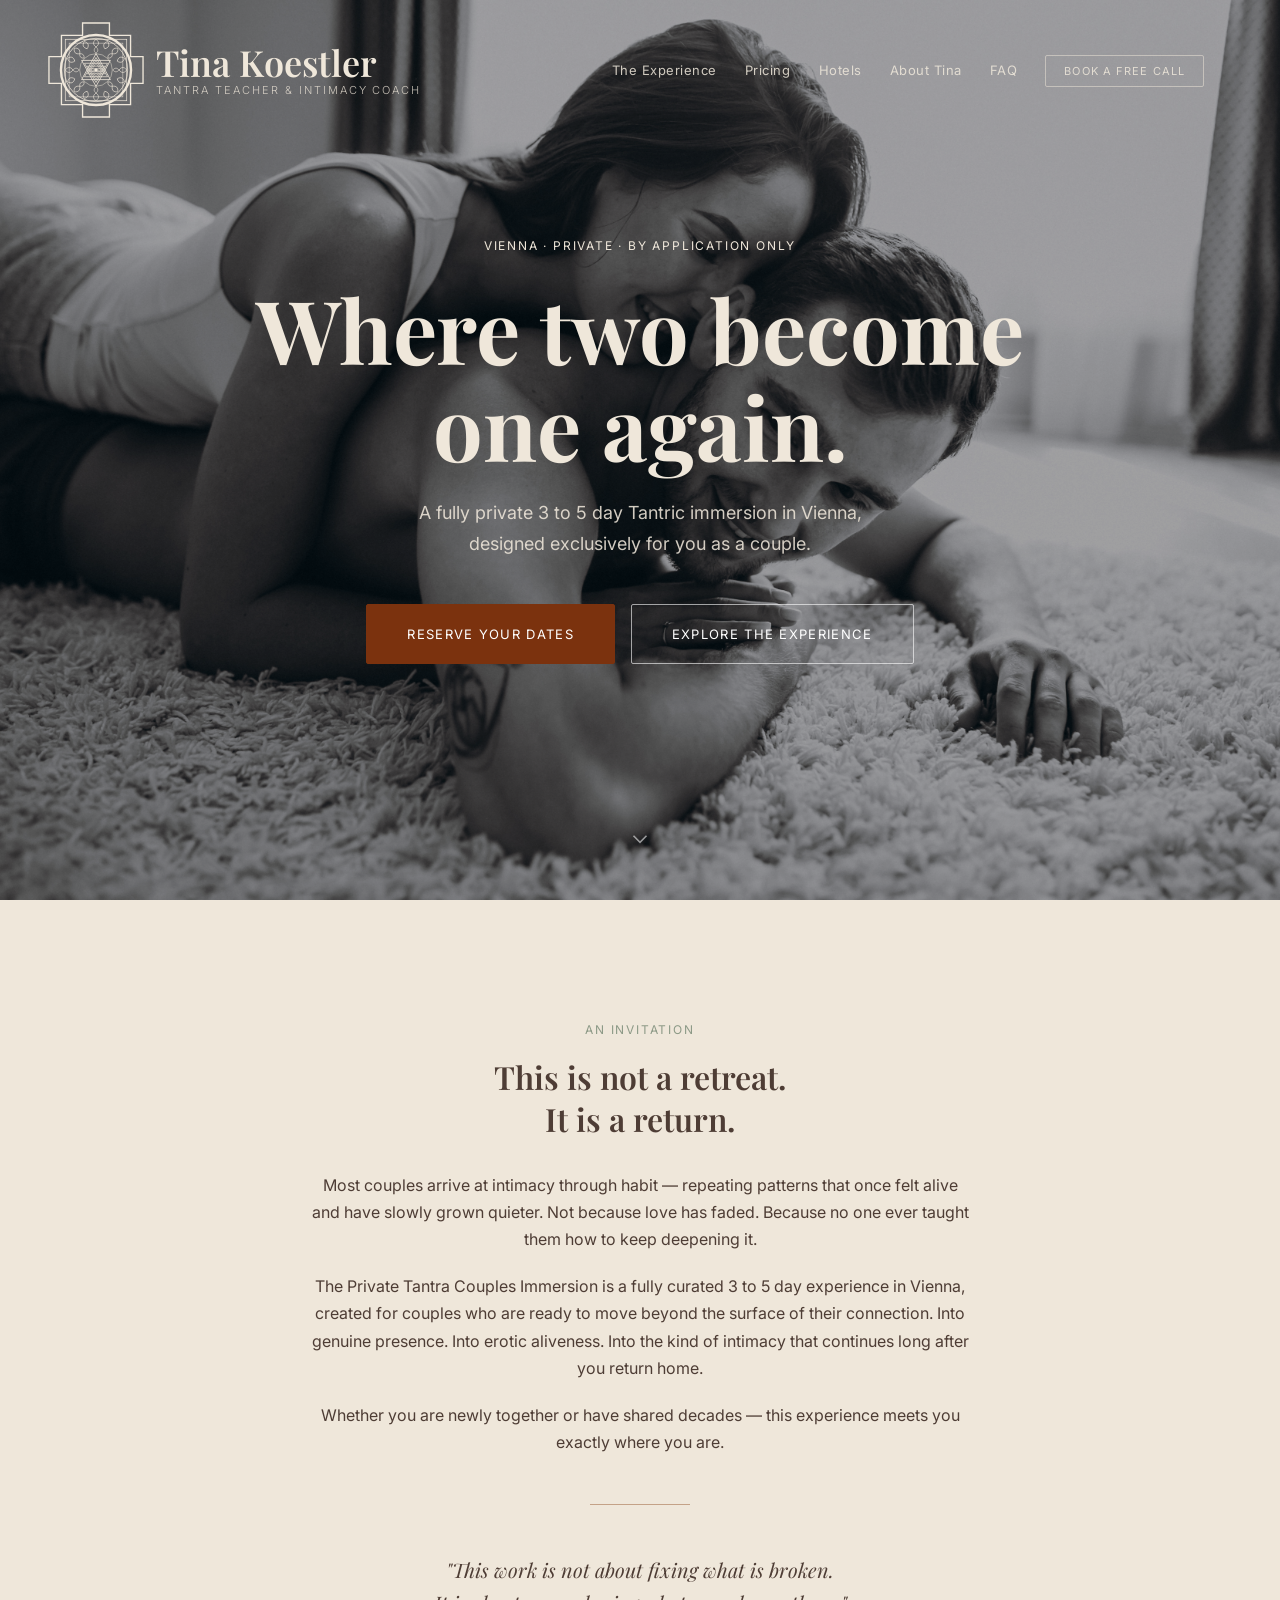
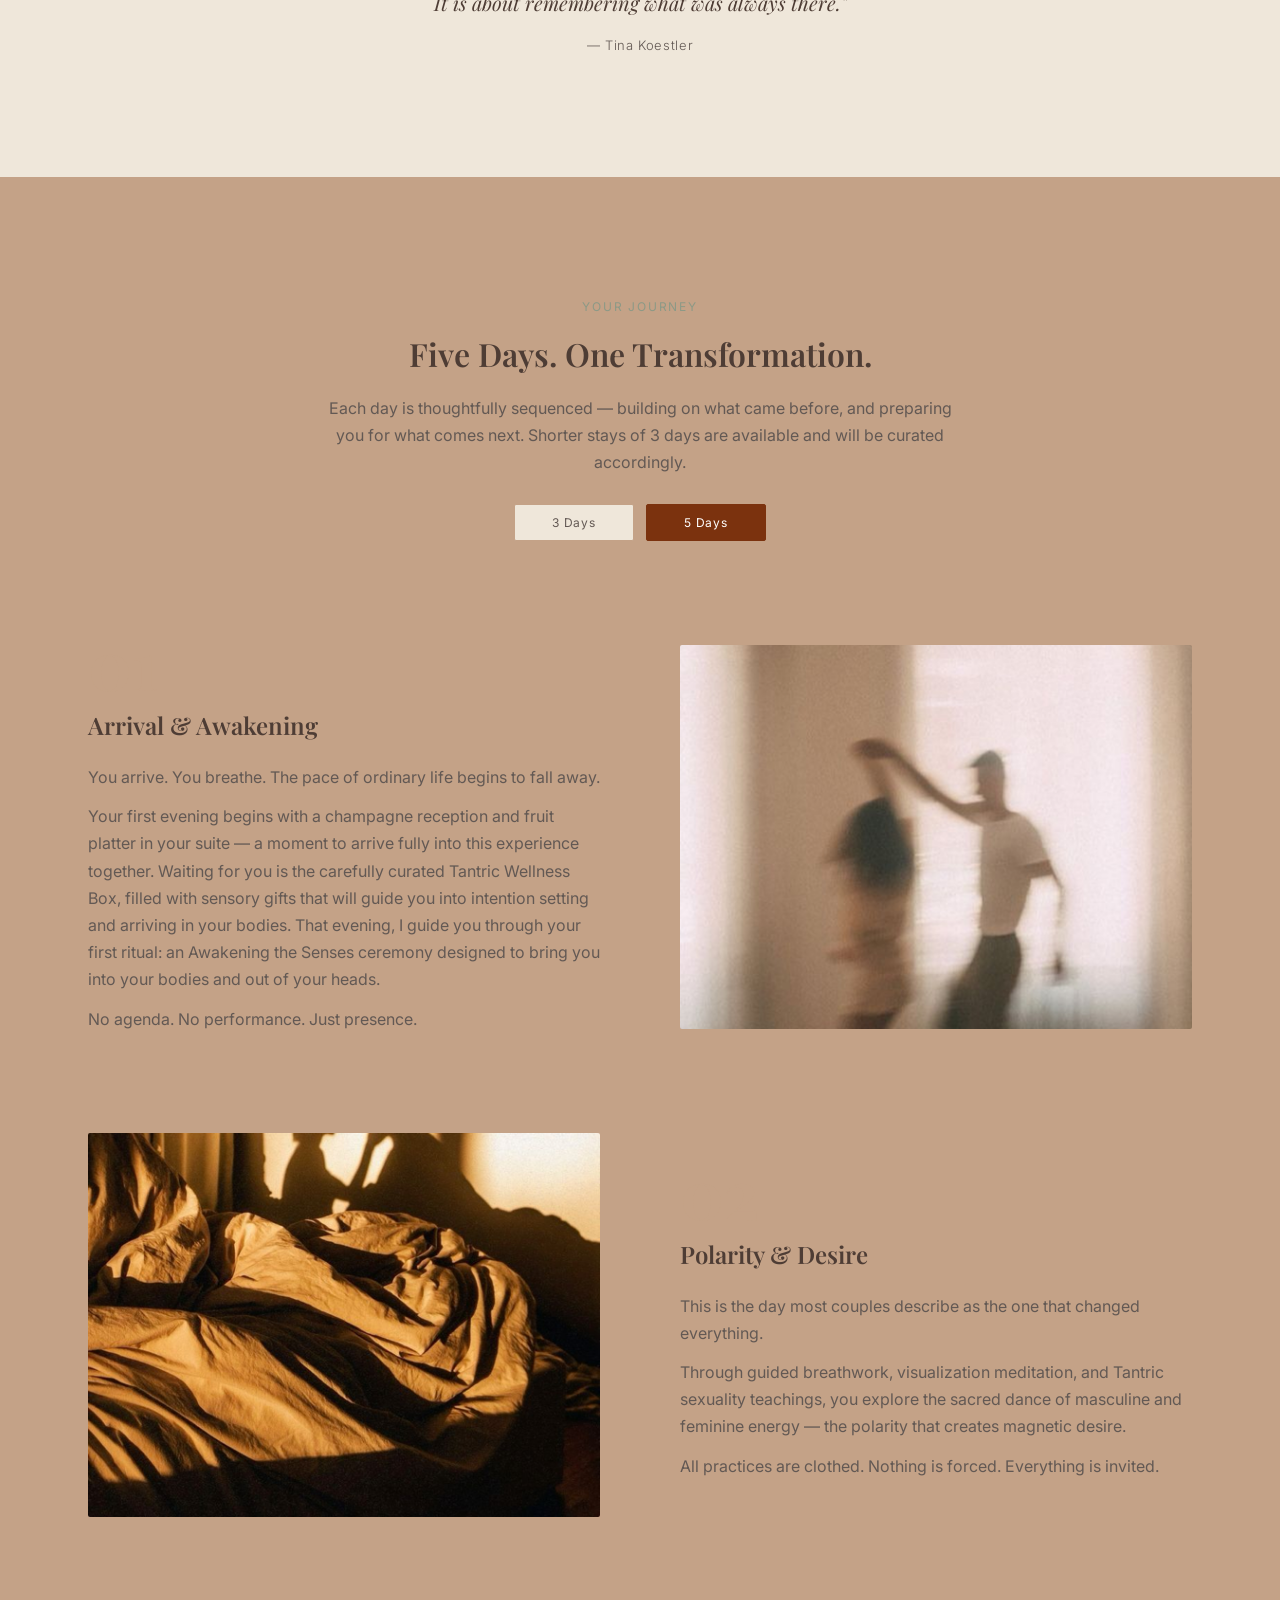
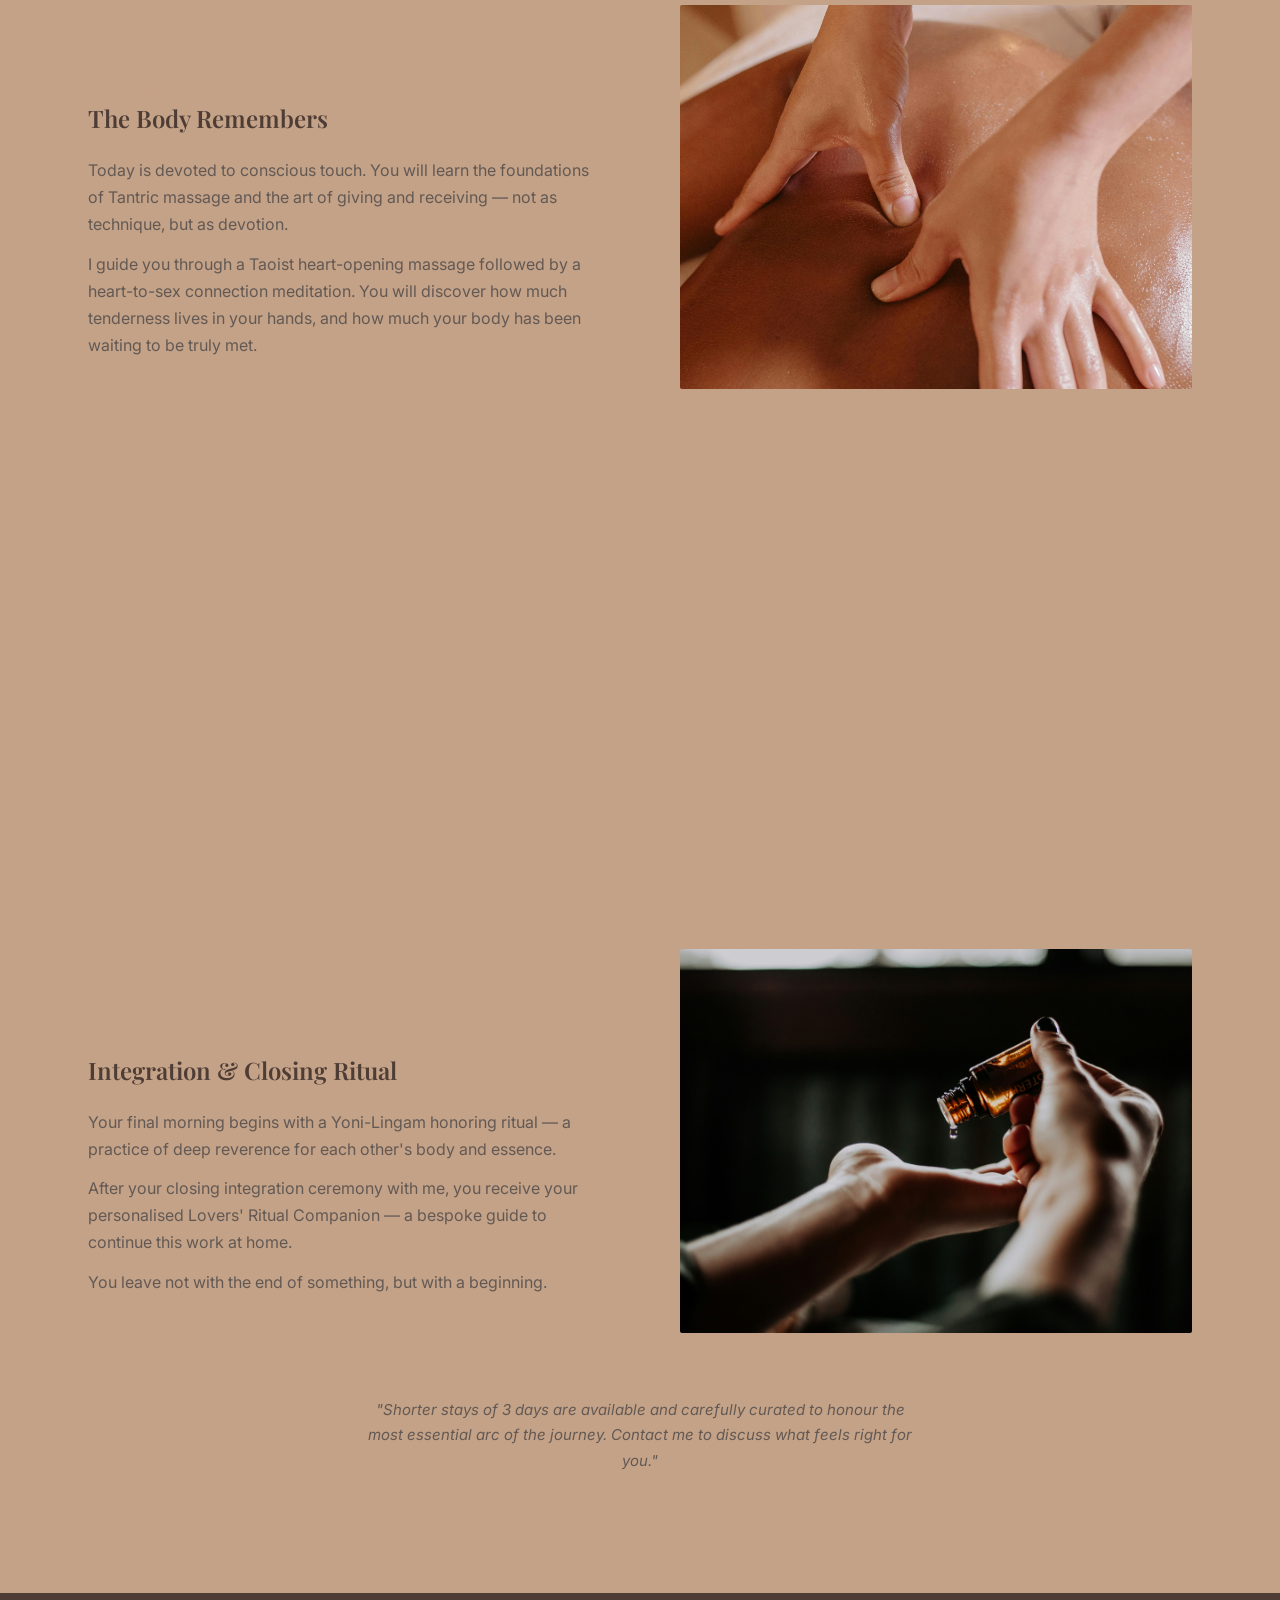
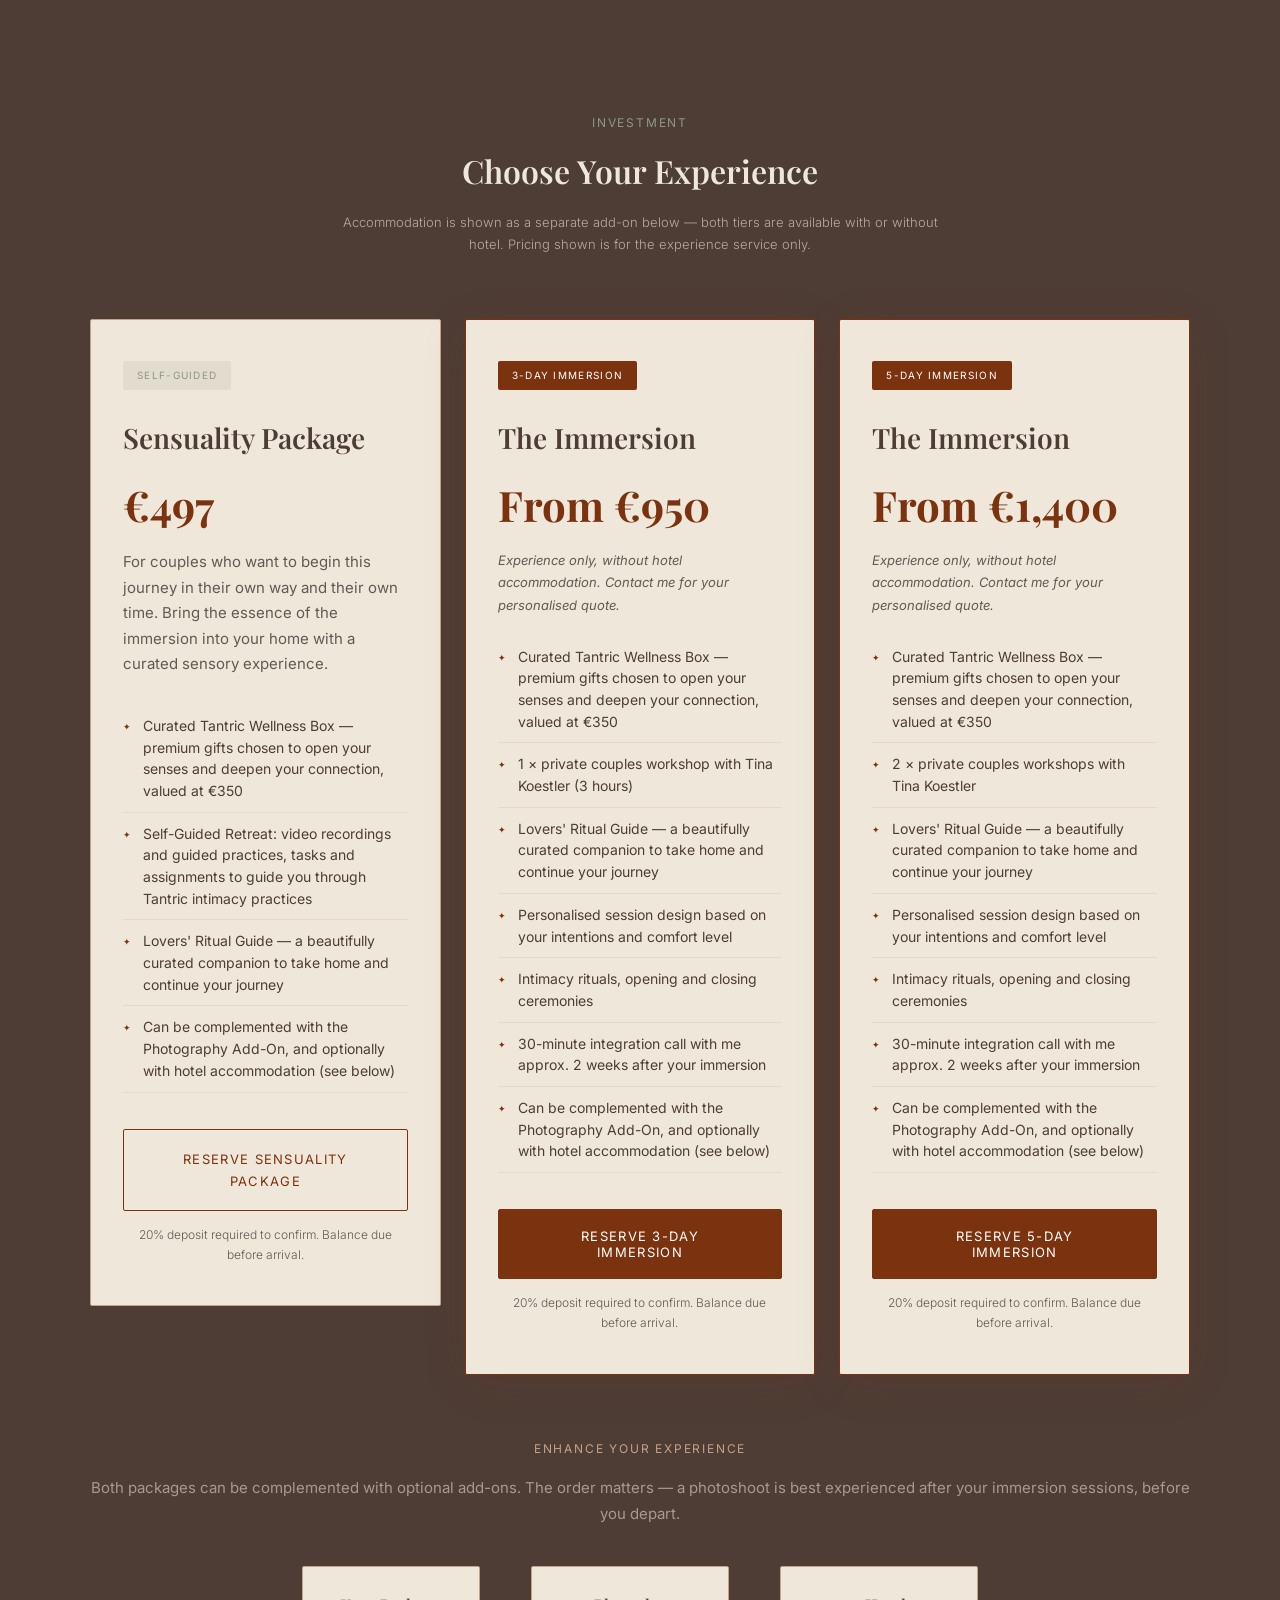
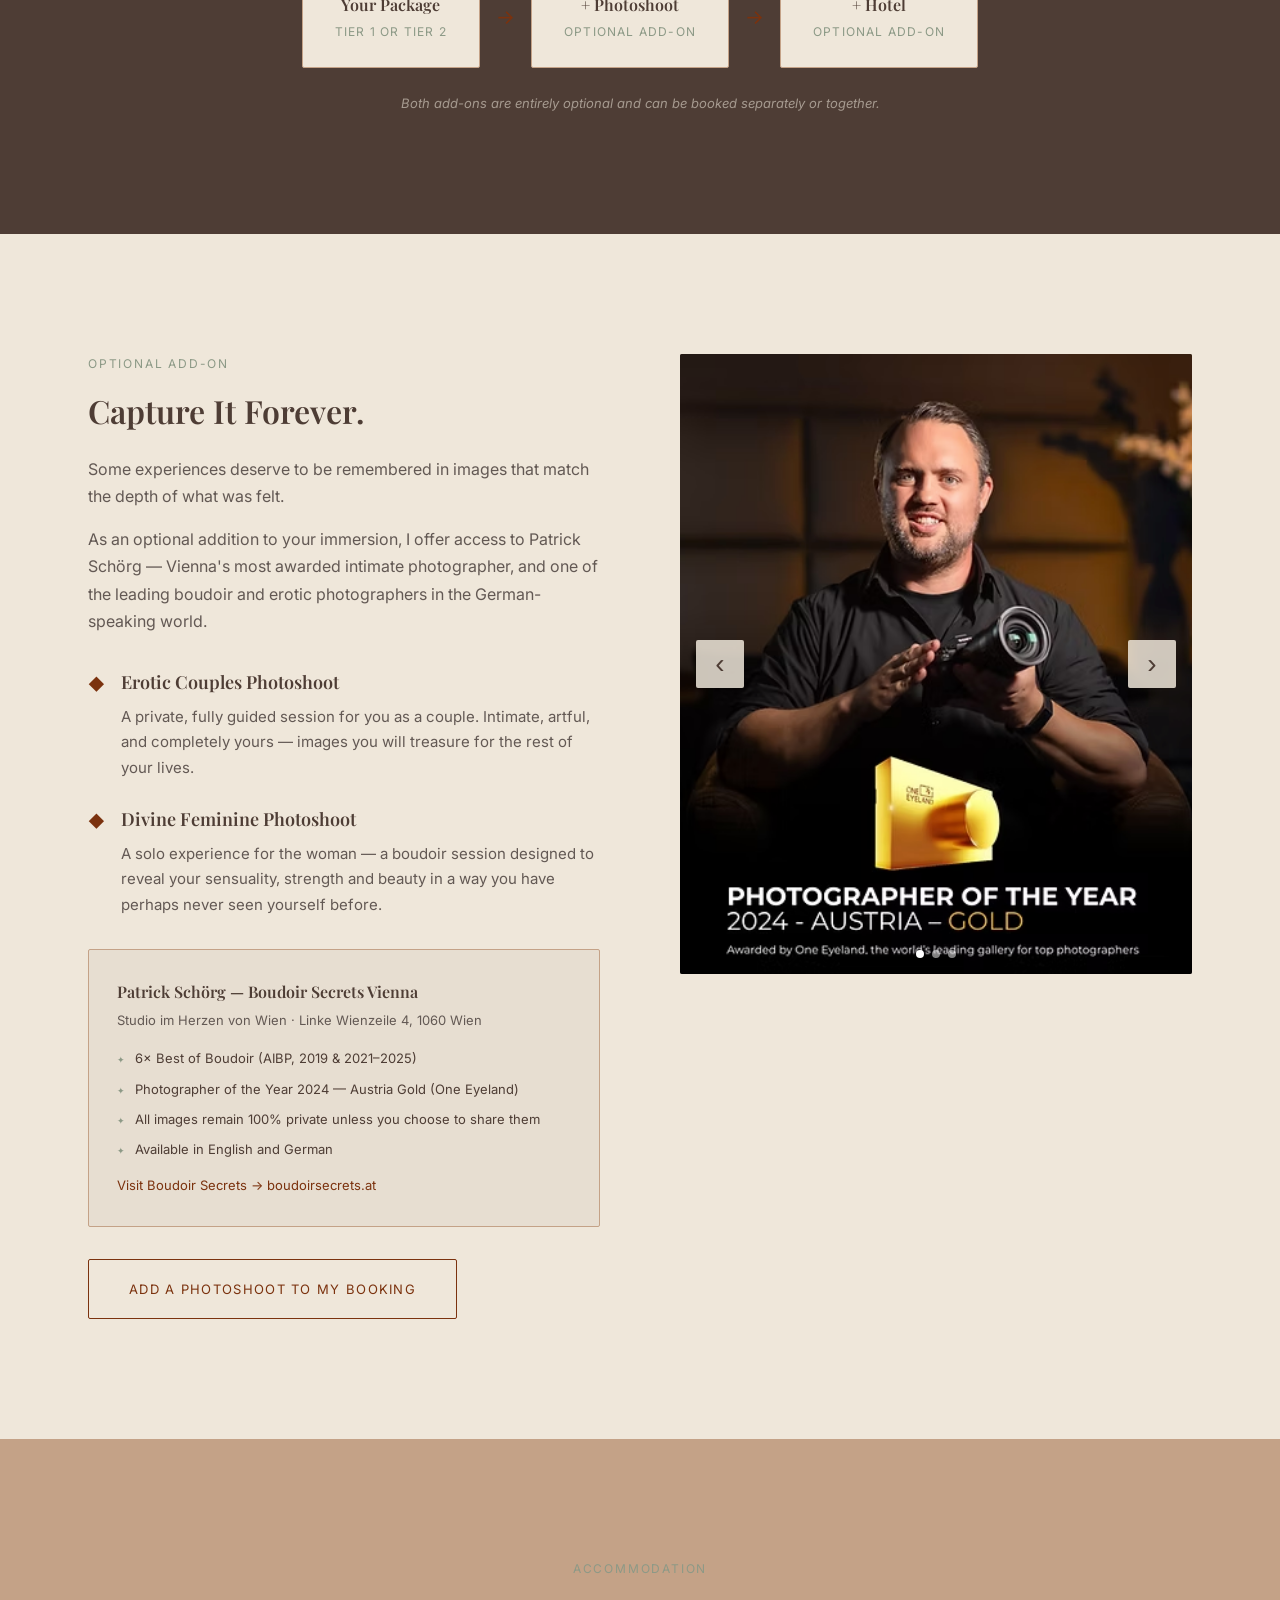
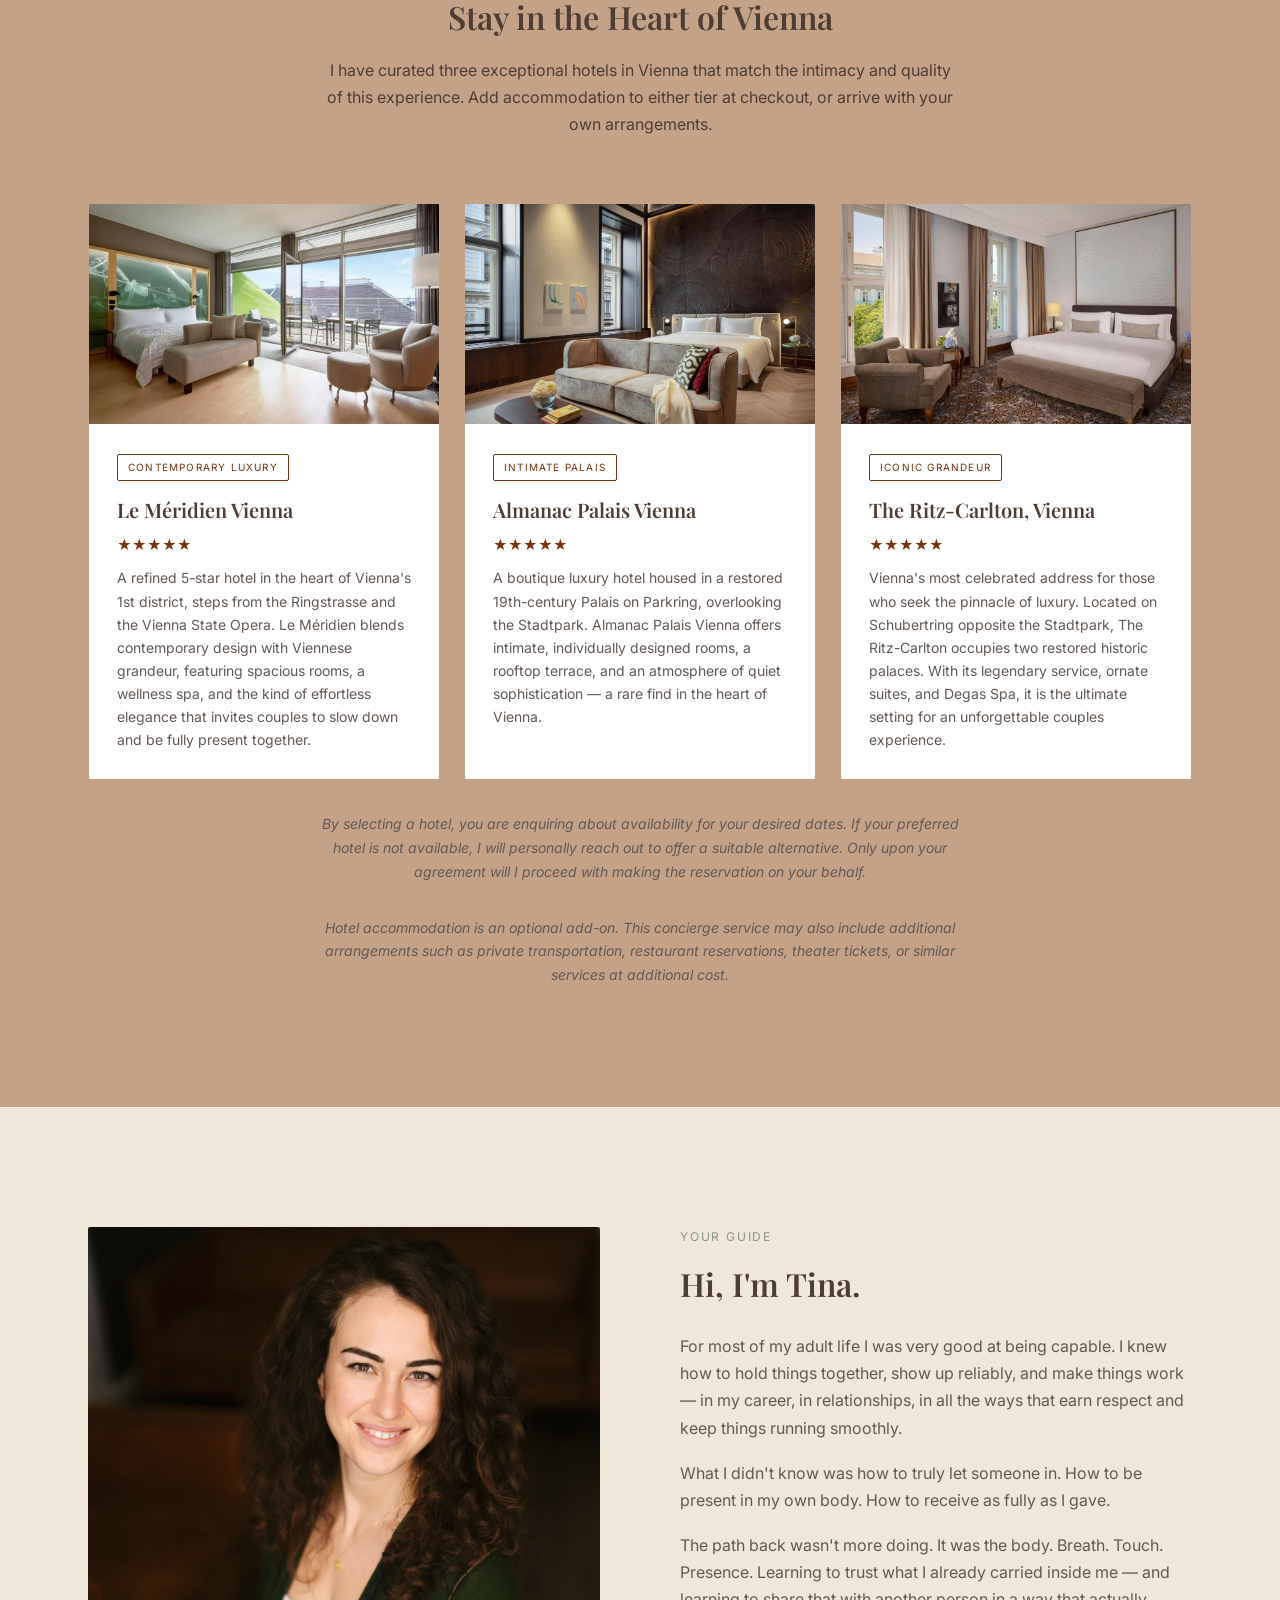
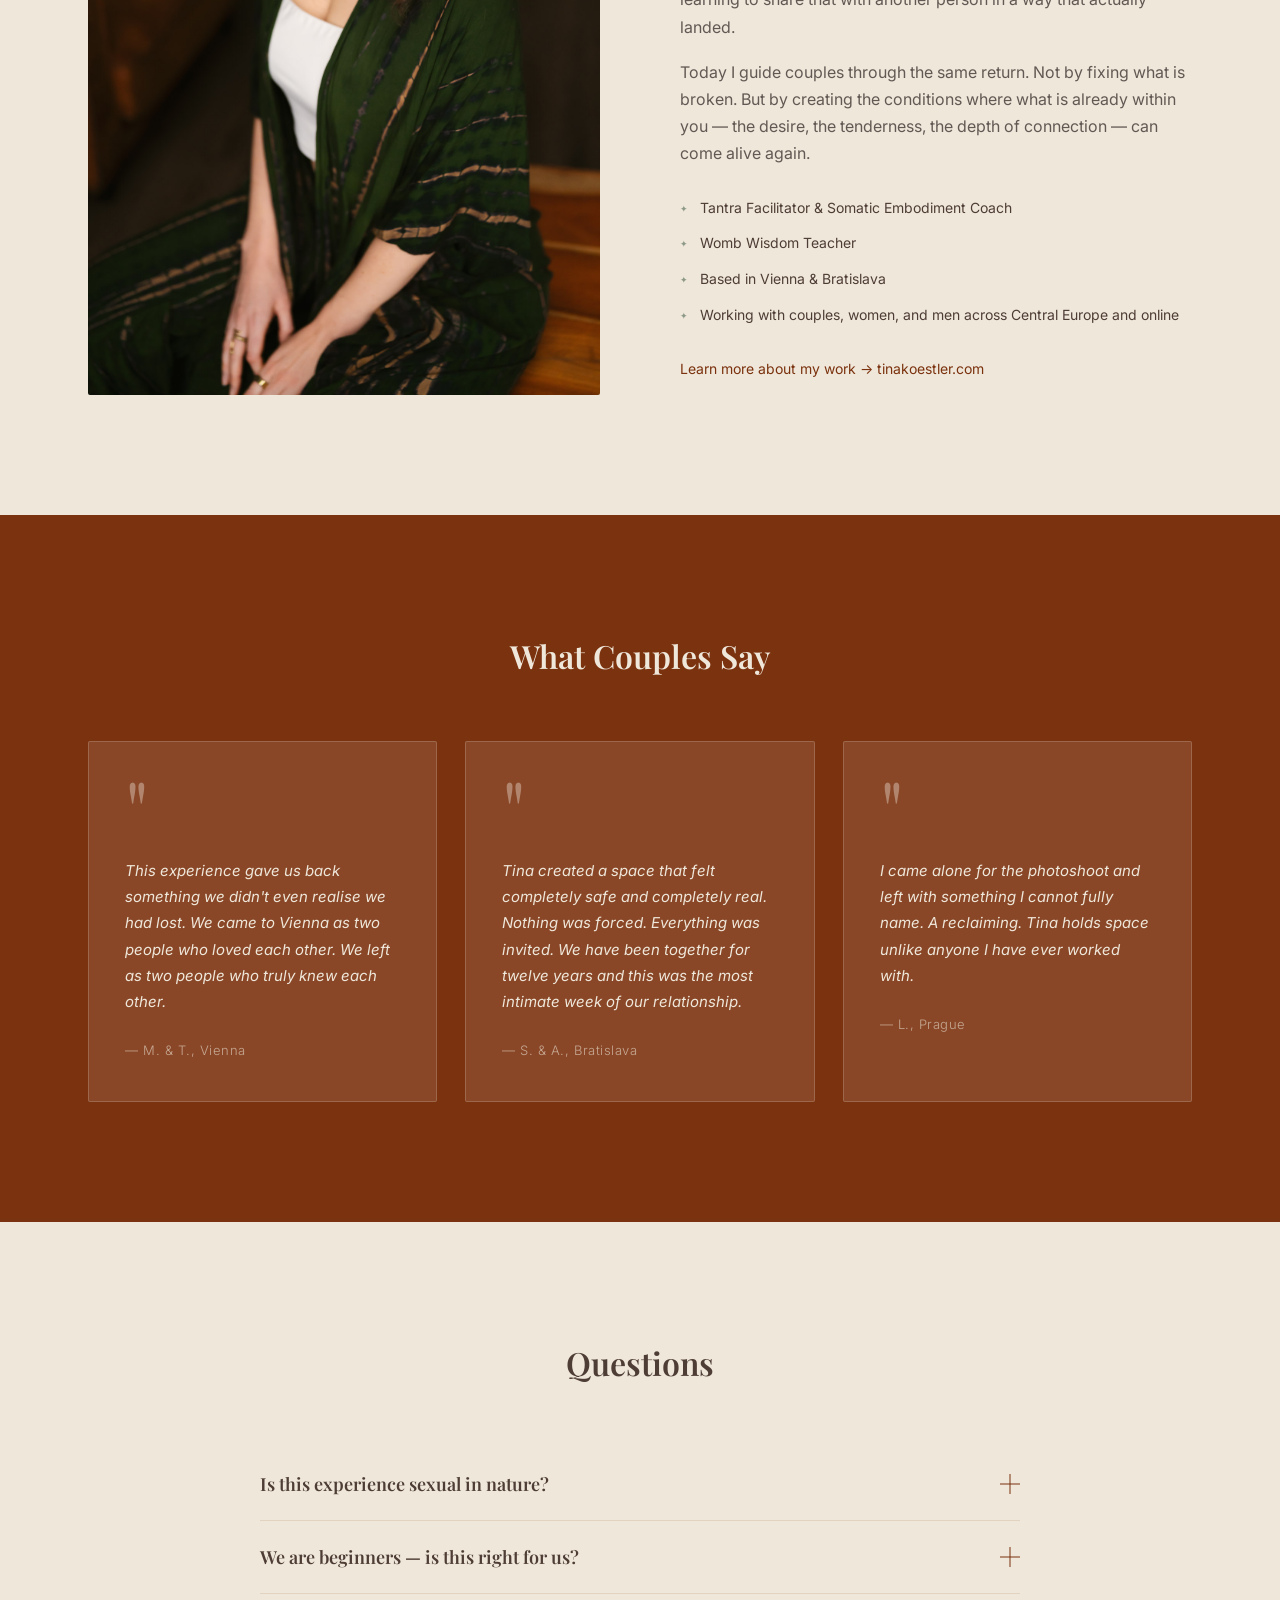
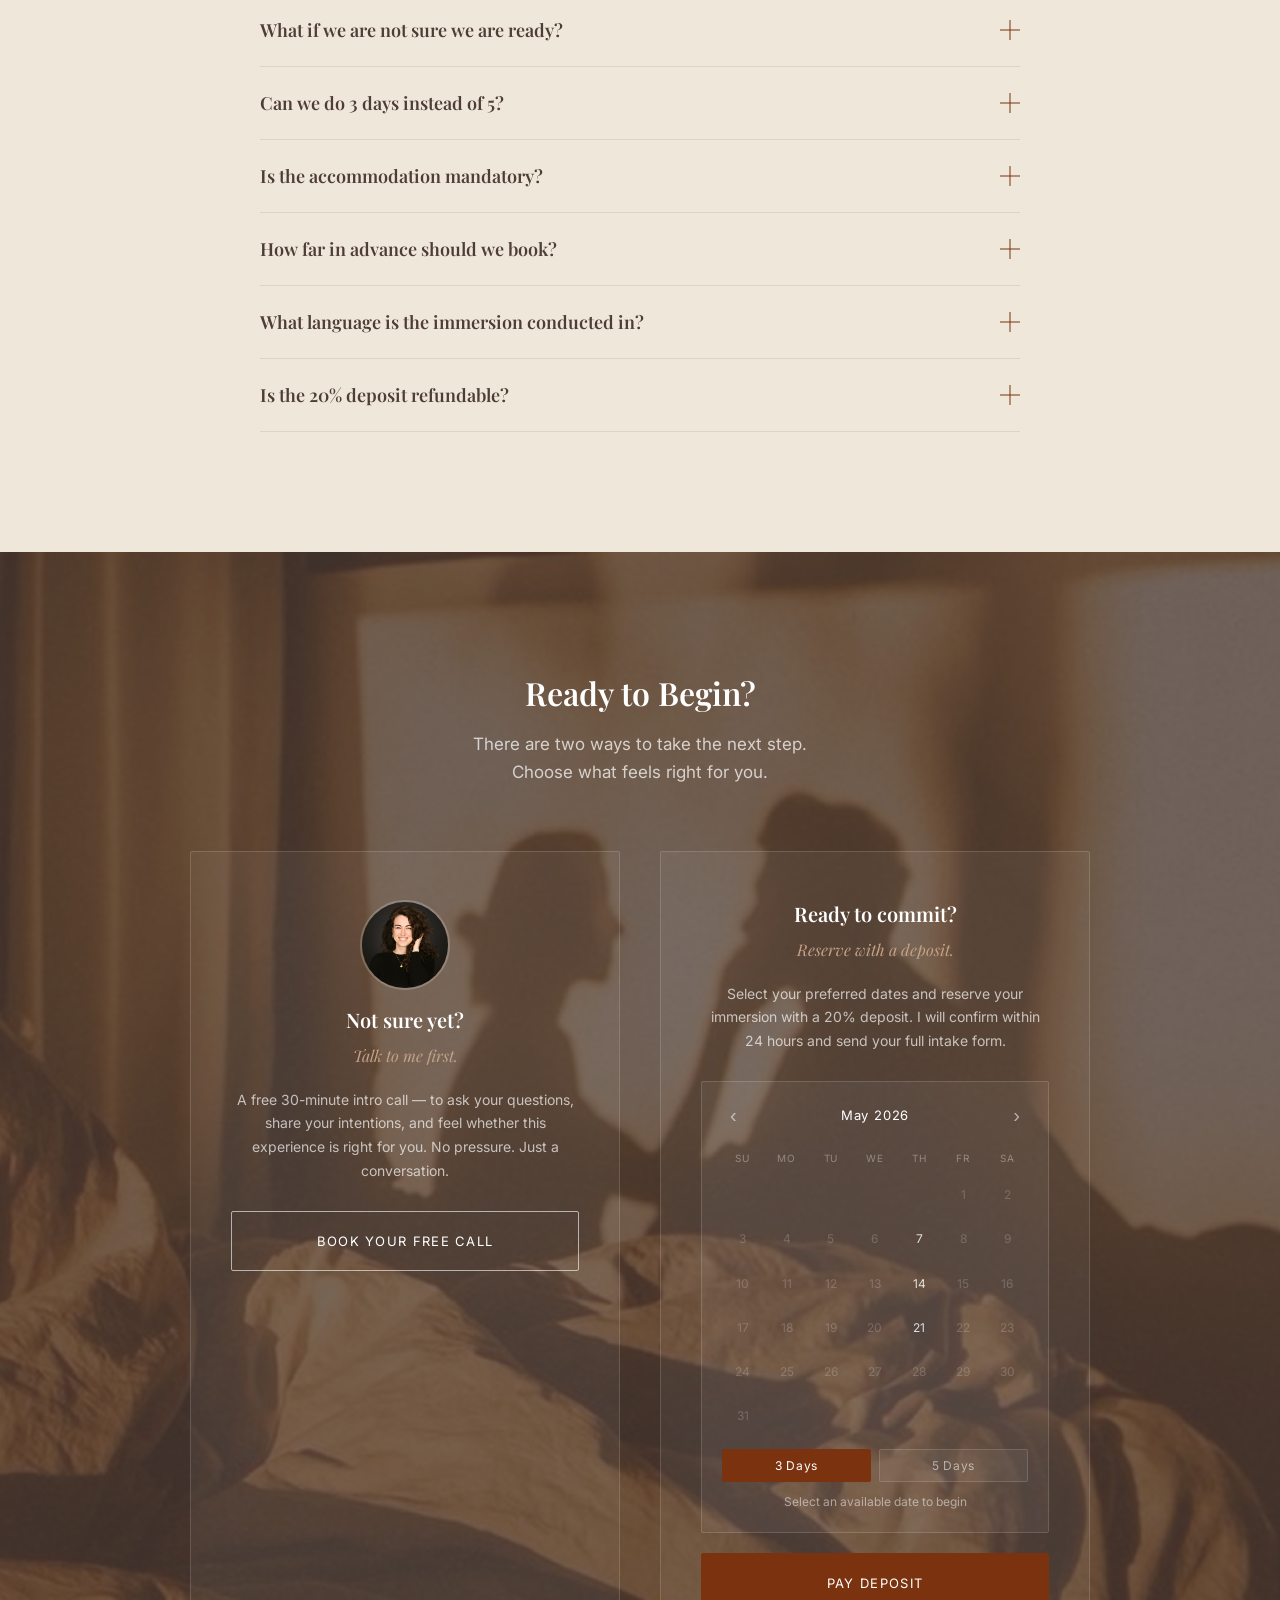
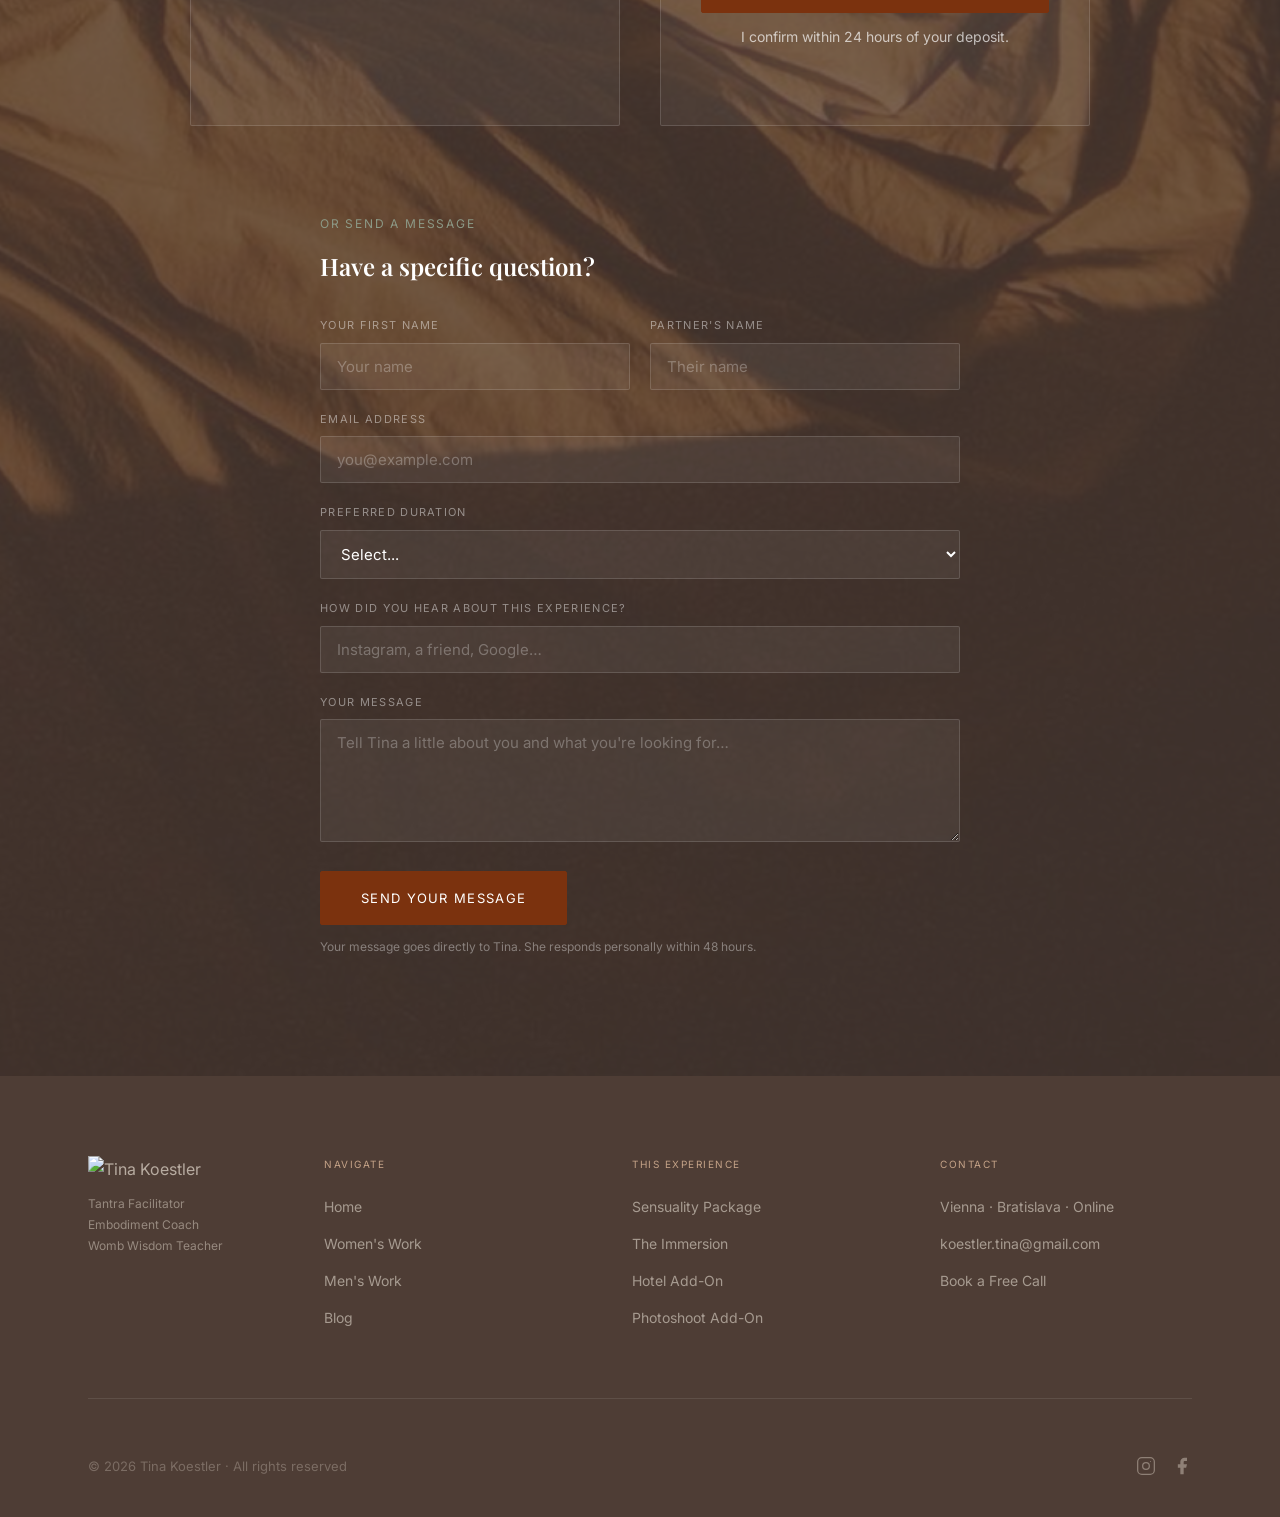
==== index.html @ 8d688c70 "Session 2: nav theming, booking flow, social links, forms & content Nav: - Section-aware nav using s" ====
<!DOCTYPE html>
<html lang="en">
<head>
  <meta charset="UTF-8">
  <meta name="viewport" content="width=device-width, initial-scale=1.0">
  <meta name="robots" content="noindex, nofollow">
  <title>Private Tantra Couples Immersion Vienna — Tina Koestler</title>
  <link rel="preconnect" href="https://fonts.googleapis.com">
  <link rel="preconnect" href="https://fonts.gstatic.com" crossorigin>
  <link href="https://fonts.googleapis.com/css2?family=Playfair+Display:ital,wght@0,600;0,700;1,600&family=Inter:wght@300;400&display=swap" rel="stylesheet">
  <!-- Open Graph -->
  <meta property="og:type"        content="website">
  <meta property="og:url"         content="https://tinka19-lab.github.io/">
  <meta property="og:title"       content="Private Tantra Couples Immersion Vienna — Tina Koestler">
  <meta property="og:description" content="A fully private 3 to 5 day Tantric immersion in Vienna, designed exclusively for you as a couple. By application only.">
  <meta property="og:image"       content="https://tinka19-lab.github.io/Photos/hero2.jpg">
  <meta name="twitter:card"       content="summary_large_image">
  <link rel="icon" type="image/svg+xml" href="favicon.svg">
  <link rel="stylesheet" href="styles.css">
</head>
<body>

  <!-- ════════════════════ NAV ════════════════════ -->
  <nav id="main-nav">
    <a href="https://shop.tinakoestler.com" class="nav-logo">
      <svg class="nav-mark" viewBox="0 0 100 100" xmlns="http://www.w3.org/2000/svg" aria-hidden="true">
        <path d="M14,14 L36,14 L36,1 L64,1 L64,14 L86,14 L86,36 L99,36 L99,64 L86,64 L86,86 L64,86 L64,99 L36,99 L36,86 L14,86 L14,64 L1,64 L1,36 L14,36 Z" fill="none" stroke="currentColor" stroke-width="1.4"/>
        <rect x="18" y="18" width="64" height="64" fill="none" stroke="currentColor" stroke-width="0.7"/>
        <rect x="22" y="22" width="56" height="56" fill="none" stroke="currentColor" stroke-width="0.5"/>
        <circle cx="50" cy="50" r="36.5" fill="none" stroke="currentColor" stroke-width="2.5"/>
        <circle cx="50" cy="50" r="33" fill="none" stroke="currentColor" stroke-width="0.8"/>
        <path d="M50,18 C53.5,20.5 53.5,23.5 50,26 C46.5,23.5 46.5,20.5 50,18 Z" fill="none" stroke="currentColor" stroke-width="0.65"/>
        <path d="M50,18 C53.5,20.5 53.5,23.5 50,26 C46.5,23.5 46.5,20.5 50,18 Z" fill="none" stroke="currentColor" stroke-width="0.65" transform="rotate(22.5,50,50)"/>
        <path d="M50,18 C53.5,20.5 53.5,23.5 50,26 C46.5,23.5 46.5,20.5 50,18 Z" fill="none" stroke="currentColor" stroke-width="0.65" transform="rotate(45,50,50)"/>
        <path d="M50,18 C53.5,20.5 53.5,23.5 50,26 C46.5,23.5 46.5,20.5 50,18 Z" fill="none" stroke="currentColor" stroke-width="0.65" transform="rotate(67.5,50,50)"/>
        <path d="M50,18 C53.5,20.5 53.5,23.5 50,26 C46.5,23.5 46.5,20.5 50,18 Z" fill="none" stroke="currentColor" stroke-width="0.65" transform="rotate(90,50,50)"/>
        <path d="M50,18 C53.5,20.5 53.5,23.5 50,26 C46.5,23.5 46.5,20.5 50,18 Z" fill="none" stroke="currentColor" stroke-width="0.65" transform="rotate(112.5,50,50)"/>
        <path d="M50,18 C53.5,20.5 53.5,23.5 50,26 C46.5,23.5 46.5,20.5 50,18 Z" fill="none" stroke="currentColor" stroke-width="0.65" transform="rotate(135,50,50)"/>
        <path d="M50,18 C53.5,20.5 53.5,23.5 50,26 C46.5,23.5 46.5,20.5 50,18 Z" fill="none" stroke="currentColor" stroke-width="0.65" transform="rotate(157.5,50,50)"/>
        <path d="M50,18 C53.5,20.5 53.5,23.5 50,26 C46.5,23.5 46.5,20.5 50,18 Z" fill="none" stroke="currentColor" stroke-width="0.65" transform="rotate(180,50,50)"/>
        <path d="M50,18 C53.5,20.5 53.5,23.5 50,26 C46.5,23.5 46.5,20.5 50,18 Z" fill="none" stroke="currentColor" stroke-width="0.65" transform="rotate(202.5,50,50)"/>
        <path d="M50,18 C53.5,20.5 53.5,23.5 50,26 C46.5,23.5 46.5,20.5 50,18 Z" fill="none" stroke="currentColor" stroke-width="0.65" transform="rotate(225,50,50)"/>
        <path d="M50,18 C53.5,20.5 53.5,23.5 50,26 C46.5,23.5 46.5,20.5 50,18 Z" fill="none" stroke="currentColor" stroke-width="0.65" transform="rotate(247.5,50,50)"/>
        <path d="M50,18 C53.5,20.5 53.5,23.5 50,26 C46.5,23.5 46.5,20.5 50,18 Z" fill="none" stroke="currentColor" stroke-width="0.65" transform="rotate(270,50,50)"/>
        <path d="M50,18 C53.5,20.5 53.5,23.5 50,26 C46.5,23.5 46.5,20.5 50,18 Z" fill="none" stroke="currentColor" stroke-width="0.65" transform="rotate(292.5,50,50)"/>
        <path d="M50,18 C53.5,20.5 53.5,23.5 50,26 C46.5,23.5 46.5,20.5 50,18 Z" fill="none" stroke="currentColor" stroke-width="0.65" transform="rotate(315,50,50)"/>
        <path d="M50,18 C53.5,20.5 53.5,23.5 50,26 C46.5,23.5 46.5,20.5 50,18 Z" fill="none" stroke="currentColor" stroke-width="0.65" transform="rotate(337.5,50,50)"/>
        <path d="M50,26 C52.5,28 52.5,30.5 50,32.5 C47.5,30.5 47.5,28 50,26 Z" fill="none" stroke="currentColor" stroke-width="0.6"/>
        <path d="M50,26 C52.5,28 52.5,30.5 50,32.5 C47.5,30.5 47.5,28 50,26 Z" fill="none" stroke="currentColor" stroke-width="0.6" transform="rotate(45,50,50)"/>
        <path d="M50,26 C52.5,28 52.5,30.5 50,32.5 C47.5,30.5 47.5,28 50,26 Z" fill="none" stroke="currentColor" stroke-width="0.6" transform="rotate(90,50,50)"/>
        <path d="M50,26 C52.5,28 52.5,30.5 50,32.5 C47.5,30.5 47.5,28 50,26 Z" fill="none" stroke="currentColor" stroke-width="0.6" transform="rotate(135,50,50)"/>
        <path d="M50,26 C52.5,28 52.5,30.5 50,32.5 C47.5,30.5 47.5,28 50,26 Z" fill="none" stroke="currentColor" stroke-width="0.6" transform="rotate(180,50,50)"/>
        <path d="M50,26 C52.5,28 52.5,30.5 50,32.5 C47.5,30.5 47.5,28 50,26 Z" fill="none" stroke="currentColor" stroke-width="0.6" transform="rotate(225,50,50)"/>
        <path d="M50,26 C52.5,28 52.5,30.5 50,32.5 C47.5,30.5 47.5,28 50,26 Z" fill="none" stroke="currentColor" stroke-width="0.6" transform="rotate(270,50,50)"/>
        <path d="M50,26 C52.5,28 52.5,30.5 50,32.5 C47.5,30.5 47.5,28 50,26 Z" fill="none" stroke="currentColor" stroke-width="0.6" transform="rotate(315,50,50)"/>
        <circle cx="50" cy="50" r="17" fill="none" stroke="currentColor" stroke-width="0.5"/>
        <polygon points="50,67 35,40 65,40" fill="none" stroke="currentColor" stroke-width="0.85"/>
        <polygon points="50,33 35,60 65,60" fill="none" stroke="currentColor" stroke-width="0.85"/>
        <polygon points="50,63 38,43 62,43" fill="none" stroke="currentColor" stroke-width="0.75"/>
        <polygon points="50,37 38,57 62,57" fill="none" stroke="currentColor" stroke-width="0.75"/>
        <polygon points="50,60 41,46 59,46" fill="none" stroke="currentColor" stroke-width="0.65"/>
        <polygon points="50,40 41,54 59,54" fill="none" stroke="currentColor" stroke-width="0.65"/>
        <polygon points="50,57 44,48.5 56,48.5" fill="none" stroke="currentColor" stroke-width="0.55"/>
        <polygon points="50,43 44,51.5 56,51.5" fill="none" stroke="currentColor" stroke-width="0.55"/>
        <polygon points="50,54 46.5,50 53.5,50" fill="none" stroke="currentColor" stroke-width="0.5"/>
        <circle cx="50" cy="50" r="1.8" fill="currentColor"/>
      </svg>
      <span class="nav-logo-text">
        <span class="nav-logo-name">Tina Koestler</span>
        <span class="nav-logo-tagline">Tantra Teacher &amp; Intimacy Coach</span>
      </span>
    </a>
    <ul class="nav-links">
      <li><a href="#experience">The Experience</a></li>
      <li><a href="#pricing">Pricing</a></li>
      <li><a href="#hotels">Hotels</a></li>
      <li><a href="#about">About Tina</a></li>
      <li><a href="#faq">FAQ</a></li>
      <li><a href="https://calendly.com/tina-intro-call/intro-conversation" target="_blank" class="nav-cta">Book a Free Call</a></li>
      <li><div id="google_translate_element_nav"></div></li>
    </ul>
    <button class="hamburger" id="hamburger" aria-label="Open menu">
      <span></span><span></span><span></span>
    </button>
  </nav>

  <!-- Mobile Menu -->
  <div class="mobile-menu" id="mobile-menu">
    <button class="mobile-close" id="mobile-close">×</button>
    <a href="#experience"  class="mobile-link">The Experience</a>
    <a href="#pricing"     class="mobile-link">Pricing</a>
    <a href="#hotels"      class="mobile-link">Hotels</a>
    <a href="#about"       class="mobile-link">About Tina</a>
    <a href="#faq"         class="mobile-link">FAQ</a>
    <a href="https://calendly.com/tina-intro-call/intro-conversation" target="_blank">Book a Free Call</a>
  </div>

  <!-- ════════════════════ S1 HERO ════════════════════ -->
  <section id="hero" data-theme="dark">
    <div class="hero-bg"></div>
    <div class="hero-overlay"></div>
    <div class="hero-content">
      <span class="label">Vienna · Private · By Application Only</span>
      <h1>Where two become<br>one again.</h1>
      <p class="hero-subhead">
        A fully private 3 to 5 day Tantric immersion in Vienna,<br>
        designed exclusively for you as a couple.
      </p>
      <div class="hero-buttons">
        <a href="#booking"    class="btn-primary">Reserve Your Dates</a>
        <a href="#experience" class="btn-secondary on-dark">Explore the Experience</a>
      </div>
    </div>
    <div class="scroll-chevron" onclick="document.getElementById('invitation').scrollIntoView({behavior:'smooth'})">
      <svg viewBox="0 0 24 24" xmlns="http://www.w3.org/2000/svg">
        <polyline points="6 9 12 15 18 9"></polyline>
      </svg>
    </div>
  </section>

  <!-- ════════════════════ S2 OPENING STATEMENT ════════════════════ -->
  <section id="invitation" data-theme="light">
    <div class="container-narrow" style="text-align:center;">
      <span class="label reveal">An Invitation</span>
      <h2 class="reveal">This is not a retreat.<br>It is a return.</h2>
      <div style="margin-top:32px;">
        <p class="reveal">Most couples arrive at intimacy through habit — repeating patterns that once felt alive and have slowly grown quieter. Not because love has faded. Because no one ever taught them how to keep deepening it.</p>
        <p class="reveal">The Private Tantra Couples Immersion is a fully curated 3 to 5 day experience in Vienna, created for couples who are ready to move beyond the surface of their connection. Into genuine presence. Into erotic aliveness. Into the kind of intimacy that continues long after you return home.</p>
        <p class="reveal">Whether you are newly together or have shared decades — this experience meets you exactly where you are.</p>
      </div>
      <div class="divider reveal"></div>
      <blockquote class="pull-quote reveal">
        "This work is not about fixing what is broken.<br>It is about remembering what was always there."
        <cite>— Tina Koestler</cite>
      </blockquote>
    </div>
  </section>

  <!-- ════════════════════ S3 THE EXPERIENCE ════════════════════ -->
  <section id="experience" data-theme="light">
    <div class="container">
      <div class="experience-header reveal">
        <span class="label">Your Journey</span>
        <h2>Five Days. One Transformation.</h2>
        <p>Each day is thoughtfully sequenced — building on what came before, and preparing you for what comes next. Shorter stays of 3 days are available and will be curated accordingly.</p>
        <div style="display:flex; gap:12px; justify-content:center; margin-top:28px;" id="journey-toggle">
          <button class="dp-dur-btn" data-journey="3" style="max-width:120px; padding:10px 20px;">3 Days</button>
          <button class="dp-dur-btn active" data-journey="5" style="max-width:120px; padding:10px 20px;">5 Days</button>
        </div>
      </div>

      <div class="timeline">

        <!-- Day 1 — shared by both 3-day and 5-day -->
        <div class="timeline-item reveal" data-day="1" data-show="both">
          <div class="timeline-text">
            <div class="day-number">01</div>
            <div class="day-title">Arrival &amp; Awakening</div>
            <p>You arrive. You breathe. The pace of ordinary life begins to fall away.</p>
            <p>Your first evening begins with a champagne reception and fruit platter in your suite — a moment to arrive fully into this experience together. Waiting for you is the carefully curated Tantric Wellness Box, filled with sensory gifts that will guide you into intention setting and arriving in your bodies. That evening, I guide you through your first ritual: an Awakening the Senses ceremony designed to bring you into your bodies and out of your heads.</p>
            <p>No agenda. No performance. Just presence.</p>
          </div>
          <div class="timeline-image">
            <img src="Photos/Tier%202.playful%20couple.png" alt="Couple dancing in light room" loading="lazy">
          </div>
        </div>

        <!-- 3-Day: Day 2 -->
        <div class="timeline-item reverse reveal" data-day="2" data-show="3">
          <div class="timeline-text">
            <div class="day-number">02</div>
            <div class="day-title">Your Personalised Session</div>
            <p>This is the heart of your three-day experience — a session designed entirely around you as a couple.</p>
            <p>Based on your intentions and what feels most alive for you, I curate your session from practices including Polarity &amp; Desire work, Tantric sexuality teachings, conscious touch techniques, or conscious communication. No two sessions are the same. Everything is tailored to where you are and what you need most.</p>
            <p>This day can also be complemented by the optional Photography Add-On — capturing this moment in images that honour its depth.</p>
          </div>
          <div class="timeline-image">
            <img src="Photos/connection.png" alt="Shadow of couple in golden light" loading="lazy">
          </div>
        </div>

        <!-- 3-Day: Day 3 -->
        <div class="timeline-item reveal" data-day="3" data-show="3">
          <div class="timeline-text">
            <div class="day-number">03</div>
            <div class="day-title">Integration &amp; Closing Ritual</div>
            <p>Your final morning begins with a closing integration ceremony — a space to honour what has shifted and anchor it into your bodies and your relationship.</p>
            <p>You receive your personalised Lovers' Ritual Companion: guided practices, rituals, and assignments curated by me to continue this journey at home, at your own pace.</p>
            <p>You leave not with the end of something, but with a beginning.</p>
          </div>
          <div class="timeline-image">
            <img src="Photos/christin-hume-0MoF-Fe0w0A-unsplash.jpg" alt="Woman in Vienna park, autumn light" loading="lazy">
          </div>
        </div>

        <!-- 5-Day: Days 2–5 -->
        <div class="timeline-item reverse reveal" data-day="2" data-show="5">
          <div class="timeline-text">
            <div class="day-number">02</div>
            <div class="day-title">Polarity &amp; Desire</div>
            <p>This is the day most couples describe as the one that changed everything.</p>
            <p>Through guided breathwork, visualization meditation, and Tantric sexuality teachings, you explore the sacred dance of masculine and feminine energy — the polarity that creates magnetic desire.</p>
            <p>All practices are clothed. Nothing is forced. Everything is invited.</p>
          </div>
          <div class="timeline-image">
            <img src="Photos/connection.png" alt="Shadow of couple in golden light" loading="lazy">
          </div>
        </div>

        <div class="timeline-item reveal" data-day="3" data-show="5">
          <div class="timeline-text">
            <div class="day-number">03</div>
            <div class="day-title">The Body Remembers</div>
            <p>Today is devoted to conscious touch. You will learn the foundations of Tantric massage and the art of giving and receiving — not as technique, but as devotion.</p>
            <p>I guide you through a Taoist heart-opening massage followed by a heart-to-sex connection meditation. You will discover how much tenderness lives in your hands, and how much your body has been waiting to be truly met.</p>
          </div>
          <div class="timeline-image">
            <img src="Photos/Tier%202.massage-a-domicile-nMVUTY8_gGw-unsplash.jpg" alt="Hands giving massage, warm skin" loading="lazy">
          </div>
        </div>

        <div class="timeline-item reverse reveal" data-day="4" data-show="5">
          <div class="timeline-text">
            <div class="day-number">04</div>
            <div class="day-title">Voice, Truth &amp; Intimacy</div>
            <p>Today I guide you through conscious communication — not therapy, but a somatic approach to being truly heard and truly seen.</p>
            <p>Many couples carry years of unspoken needs. Today those patterns gently surface and soften. The afternoon is yours — to explore Vienna, to rest, to be together in a new way.</p>
          </div>
          <div class="timeline-image">
            <img src="Photos/alexander-mass-GxiuaFqztCY-unsplash.jpg" alt="Couple embracing in Vienna" loading="lazy">
          </div>
        </div>

        <div class="timeline-item reveal" data-day="5" data-show="5">
          <div class="timeline-text">
            <div class="day-number">05</div>
            <div class="day-title">Integration &amp; Closing Ritual</div>
            <p>Your final morning begins with a Yoni-Lingam honoring ritual — a practice of deep reverence for each other's body and essence.</p>
            <p>After your closing integration ceremony with me, you receive your personalised Lovers' Ritual Companion — a bespoke guide to continue this work at home.</p>
            <p>You leave not with the end of something, but with a beginning.</p>
          </div>
          <div class="timeline-image">
            <img src="Photos/christin-hume-0MoF-Fe0w0A-unsplash.jpg" alt="Woman in Vienna park, autumn leaves" loading="lazy">
          </div>
        </div>

      </div>

      <p class="timeline-note reveal">
        "Shorter stays of 3 days are available and carefully curated to honour the most essential arc of the journey. Contact me to discuss what feels right for you."
      </p>
    </div>
  </section>


  <!-- ════════════════════ S5 PRICING ════════════════════ -->
  <section id="pricing" data-theme="dark">
    <div class="container">
      <div class="pricing-header reveal">
        <span class="label">Investment</span>
        <h2>Choose Your Experience</h2>
        <p class="body-small">Accommodation is shown as a separate add-on below — both tiers are available with or without hotel. Pricing shown is for the experience service only.</p>
      </div>

      <div class="pricing-cards">

        <!-- Tier 1 — The Sensory Ritual -->
        <div class="pricing-card reveal">
          <span class="pricing-tag self-guided">Self-Guided</span>
          <div class="pricing-name">Sensuality Package</div>
          <div class="pricing-price">€497</div>
          <p class="pricing-description">For couples who want to begin this journey in their own way and their own time. Bring the essence of the immersion into your home with a curated sensory experience.</p>
          <ul class="pricing-features">
            <li>Curated Tantric Wellness Box — premium gifts chosen to open your senses and deepen your connection, valued at €350</li>
            <li>Self-Guided Retreat: video recordings and guided practices, tasks and assignments to guide you through Tantric intimacy practices</li>
            <li>Lovers' Ritual Guide — a beautifully curated companion to take home and continue your journey</li>
            <li>Can be complemented with the Photography Add-On, and optionally with hotel accommodation (see below)</li>
          </ul>
          <a href="#booking" class="btn-secondary">Reserve Sensuality Package</a>
          <p class="pricing-deposit-note">20% deposit required to confirm. Balance due before arrival.</p>
        </div>

        <!-- Tier 2 — The Immersion, 3 Days -->
        <div class="pricing-card featured reveal">
          <span class="pricing-tag transformative">3-Day Immersion</span>
          <div class="pricing-name">The Immersion</div>
          <div class="pricing-price">From €950</div>
          <p class="pricing-price-note">Experience only, without hotel accommodation. Contact me for your personalised quote.</p>
          <ul class="pricing-features">
            <li>Curated Tantric Wellness Box — premium gifts chosen to open your senses and deepen your connection, valued at €350</li>
            <li>1 × private couples workshop with Tina Koestler (3 hours)</li>
            <li>Lovers' Ritual Guide — a beautifully curated companion to take home and continue your journey</li>
            <li>Personalised session design based on your intentions and comfort level</li>
            <li>Intimacy rituals, opening and closing ceremonies</li>
            <li>30-minute integration call with me approx. 2 weeks after your immersion</li>
            <li>Can be complemented with the Photography Add-On, and optionally with hotel accommodation (see below)</li>
          </ul>
          <button class="btn-primary open-dp-modal" data-days="3">Reserve 3-Day Immersion</button>
          <p class="pricing-deposit-note">20% deposit required to confirm. Balance due before arrival.</p>
        </div>

        <!-- Tier 2 — The Immersion, 5 Days -->
        <div class="pricing-card featured reveal">
          <span class="pricing-tag transformative">5-Day Immersion</span>
          <div class="pricing-name">The Immersion</div>
          <div class="pricing-price">From €1,400</div>
          <p class="pricing-price-note">Experience only, without hotel accommodation. Contact me for your personalised quote.</p>
          <ul class="pricing-features">
            <li>Curated Tantric Wellness Box — premium gifts chosen to open your senses and deepen your connection, valued at €350</li>
            <li>2 × private couples workshops with Tina Koestler</li>
            <li>Lovers' Ritual Guide — a beautifully curated companion to take home and continue your journey</li>
            <li>Personalised session design based on your intentions and comfort level</li>
            <li>Intimacy rituals, opening and closing ceremonies</li>
            <li>30-minute integration call with me approx. 2 weeks after your immersion</li>
            <li>Can be complemented with the Photography Add-On, and optionally with hotel accommodation (see below)</li>
          </ul>
          <button class="btn-primary open-dp-modal" data-days="5">Reserve 5-Day Immersion</button>
          <p class="pricing-deposit-note">20% deposit required to confirm. Balance due before arrival.</p>
        </div>

      </div>

      <div class="addons-flow reveal" style="margin-top:64px; text-align:center;">
        <span class="label">Enhance Your Experience</span>
        <p style="color:var(--brown-mid); margin-bottom:40px; font-size:15px;">Both packages can be complemented with optional add-ons. The order matters — a photoshoot is best experienced after your immersion sessions, before you depart.</p>
        <div style="display:flex; align-items:center; justify-content:center; gap:0; flex-wrap:wrap;">
          <div style="background:var(--cream); border:1px solid var(--sand); border-radius:2px; padding:24px 32px; min-width:160px; text-align:center;">
            <div style="font-family:'Playfair Display',serif; font-size:16px; font-weight:600; margin-bottom:4px;">Your Package</div>
            <div style="font-size:12px; color:var(--sage); letter-spacing:0.1em; text-transform:uppercase;">Tier 1 or Tier 2</div>
          </div>
          <div style="padding:0 16px; color:var(--terracotta); font-size:20px;">→</div>
          <div style="background:var(--cream); border:1px solid var(--sand); border-radius:2px; padding:24px 32px; min-width:160px; text-align:center;">
            <div style="font-family:'Playfair Display',serif; font-size:16px; font-weight:600; margin-bottom:4px;">+ Photoshoot</div>
            <div style="font-size:12px; color:var(--sage); letter-spacing:0.1em; text-transform:uppercase;">Optional add-on</div>
          </div>
          <div style="padding:0 16px; color:var(--terracotta); font-size:20px;">→</div>
          <div style="background:var(--cream); border:1px solid var(--sand); border-radius:2px; padding:24px 32px; min-width:160px; text-align:center;">
            <div style="font-family:'Playfair Display',serif; font-size:16px; font-weight:600; margin-bottom:4px;">+ Hotel</div>
            <div style="font-size:12px; color:var(--sage); letter-spacing:0.1em; text-transform:uppercase;">Optional add-on</div>
          </div>
        </div>
        <p style="font-size:13px; color:var(--brown-mid); margin-top:24px; font-style:italic;">Both add-ons are entirely optional and can be booked separately or together.</p>
      </div>
    </div>
  </section>

  <!-- ════════════════════ S7 PHOTOGRAPHY ════════════════════ -->
  <section id="photography" data-theme="light">
    <div class="container">

      <!-- Content -->
      <div class="photography-inner">
        <div class="photography-content reveal">
          <span class="label">Optional Add-On</span>
          <h2>Capture It Forever.</h2>
          <p>Some experiences deserve to be remembered in images that match the depth of what was felt.</p>
          <p>As an optional addition to your immersion, I offer access to Patrick Schörg — Vienna's most awarded intimate photographer, and one of the leading boudoir and erotic photographers in the German-speaking world.</p>

          <div class="photo-options">
            <div class="photo-option">
              <span class="photo-symbol">◆</span>
              <div>
                <h4>Erotic Couples Photoshoot</h4>
                <p>A private, fully guided session for you as a couple. Intimate, artful, and completely yours — images you will treasure for the rest of your lives.</p>
              </div>
            </div>
            <div class="photo-option">
              <span class="photo-symbol">◆</span>
              <div>
                <h4>Divine Feminine Photoshoot</h4>
                <p>A solo experience for the woman — a boudoir session designed to reveal your sensuality, strength and beauty in a way you have perhaps never seen yourself before.</p>
              </div>
            </div>
          </div>

          <div class="photographer-box">
            <h4>Patrick Schörg — Boudoir Secrets Vienna</h4>
            <p class="p-subtitle">Studio im Herzen von Wien · Linke Wienzeile 4, 1060 Wien</p>
            <ul class="photographer-awards">
              <li>6× Best of Boudoir (AIBP, 2019 &amp; 2021–2025)</li>
              <li>Photographer of the Year 2024 — Austria Gold (One Eyeland)</li>
              <li>All images remain 100% private unless you choose to share them</li>
              <li>Available in English and German</li>
            </ul>
            <a href="https://boudoirsecrets.at" target="_blank" class="photographer-link">Visit Boudoir Secrets → boudoirsecrets.at</a>
          </div>

          <a href="#booking" class="btn-secondary">Add a Photoshoot to My Booking</a>
        </div>

        <div class="photography-image reveal">
          <div class="photo-carousel">
            <div class="carousel-track" id="carousel-track">
              <img src="Photos/photography1.png" alt="Photography sample 1">
              <img src="Photos/photography2.png" alt="Photography sample 2">
              <img src="Photos/photography3.png" alt="Photography sample 3">
            </div>
            <button class="carousel-btn carousel-prev" id="carousel-prev" aria-label="Previous">&#8249;</button>
            <button class="carousel-btn carousel-next" id="carousel-next" aria-label="Next">&#8250;</button>
            <div class="carousel-dots" id="carousel-dots">
              <span class="carousel-dot active"></span>
              <span class="carousel-dot"></span>
              <span class="carousel-dot"></span>
            </div>
          </div>
        </div>
      </div>

    </div>
  </section>

  <!-- ════════════════════ S6 HOTELS ════════════════════ -->
  <section id="hotels" data-theme="light">
    <div class="container">
      <div class="hotels-header reveal">
        <span class="label">Accommodation</span>
        <h2>Stay in the Heart of Vienna</h2>
        <p>I have curated three exceptional hotels in Vienna that match the intimacy and quality of this experience. Add accommodation to either tier at checkout, or arrive with your own arrangements.</p>
      </div>

      <div class="hotels-grid">
        <div class="hotel-card reveal">
          <div class="hotel-thumb">
            <img src="Hotels/Le%20M%C3%A9ridien%20Vienna.jpg" alt="Le Méridien Vienna" loading="lazy">
          </div>
          <div class="hotel-content">
            <span class="hotel-tag">Contemporary Luxury</span>
            <div class="hotel-name">Le Méridien Vienna</div>
            <div class="hotel-stars">★★★★★</div>
            <p class="hotel-desc">A refined 5-star hotel in the heart of Vienna's 1st district, steps from the Ringstrasse and the Vienna State Opera. Le Méridien blends contemporary design with Viennese grandeur, featuring spacious rooms, a wellness spa, and the kind of effortless elegance that invites couples to slow down and be fully present together.</p>
          </div>
        </div>

        <div class="hotel-card reveal">
          <div class="hotel-thumb">
            <img src="Hotels/Almanac%20Palais%20Vienna.jpg" alt="Almanac Palais Vienna" loading="lazy">
          </div>
          <div class="hotel-content">
            <span class="hotel-tag">Intimate Palais</span>
            <div class="hotel-name">Almanac Palais Vienna</div>
            <div class="hotel-stars">★★★★★</div>
            <p class="hotel-desc">A boutique luxury hotel housed in a restored 19th-century Palais on Parkring, overlooking the Stadtpark. Almanac Palais Vienna offers intimate, individually designed rooms, a rooftop terrace, and an atmosphere of quiet sophistication — a rare find in the heart of Vienna.</p>
          </div>
        </div>

        <div class="hotel-card reveal">
          <div class="hotel-thumb">
            <img src="Hotels/The%20Ritz-Carlton%20Vienna.jpg" alt="The Ritz-Carlton, Vienna" loading="lazy">
          </div>
          <div class="hotel-content">
            <span class="hotel-tag">Iconic Grandeur</span>
            <div class="hotel-name">The Ritz-Carlton, Vienna</div>
            <div class="hotel-stars">★★★★★</div>
            <p class="hotel-desc">Vienna's most celebrated address for those who seek the pinnacle of luxury. Located on Schubertring opposite the Stadtpark, The Ritz-Carlton occupies two restored historic palaces. With its legendary service, ornate suites, and Degas Spa, it is the ultimate setting for an unforgettable couples experience.</p>
          </div>
        </div>
      </div>

      <p class="hotels-note reveal">By selecting a hotel, you are enquiring about availability for your desired dates. If your preferred hotel is not available, I will personally reach out to offer a suitable alternative. Only upon your agreement will I proceed with making the reservation on your behalf.</p>
      <p class="hotels-note reveal">Hotel accommodation is an optional add-on. This concierge service may also include additional arrangements such as private transportation, restaurant reservations, theater tickets, or similar services at additional cost.</p>
    </div>
  </section>

  <!-- ════════════════════ S8 ABOUT ════════════════════ -->
  <section id="about" data-theme="light">
    <div class="container">
      <div class="about-inner">
        <div class="about-image reveal">
          <img src="Photos/Tina%20K%20-%20Top-32.jpg" alt="Tina Koestler in green kimono, warm and approachable">
        </div>
        <div class="about-content reveal">
          <span class="label">Your Guide</span>
          <h2>Hi, I'm Tina.</h2>
          <p>For most of my adult life I was very good at being capable. I knew how to hold things together, show up reliably, and make things work — in my career, in relationships, in all the ways that earn respect and keep things running smoothly.</p>
          <p>What I didn't know was how to truly let someone in. How to be present in my own body. How to receive as fully as I gave.</p>
          <p>The path back wasn't more doing. It was the body. Breath. Touch. Presence. Learning to trust what I already carried inside me — and learning to share that with another person in a way that actually landed.</p>
          <p>Today I guide couples through the same return. Not by fixing what is broken. But by creating the conditions where what is already within you — the desire, the tenderness, the depth of connection — can come alive again.</p>

          <ul class="credentials">
            <li>Tantra Facilitator &amp; Somatic Embodiment Coach</li>
            <li>Womb Wisdom Teacher</li>
            <li>Based in Vienna &amp; Bratislava</li>
            <li>Working with couples, women, and men across Central Europe and online</li>
          </ul>

          <a href="https://tinakoestler.com" target="_blank" class="about-link">Learn more about my work → tinakoestler.com</a>
        </div>
      </div>
    </div>
  </section>

  <!-- ════════════════════ S9 TESTIMONIALS ════════════════════ -->
  <section id="testimonials" data-theme="dark">
    <div class="container">
      <div class="testimonials-header reveal">
        <h2>What Couples Say</h2>
      </div>

      <div class="testimonials-grid">
        <div class="testimonial-card reveal">
          <span class="testimonial-mark">"</span>
          <p class="testimonial-text">This experience gave us back something we didn't even realise we had lost. We came to Vienna as two people who loved each other. We left as two people who truly knew each other.</p>
          <p class="testimonial-author">— M. &amp; T., Vienna</p>
        </div>

        <div class="testimonial-card reveal">
          <span class="testimonial-mark">"</span>
          <p class="testimonial-text">Tina created a space that felt completely safe and completely real. Nothing was forced. Everything was invited. We have been together for twelve years and this was the most intimate week of our relationship.</p>
          <p class="testimonial-author">— S. &amp; A., Bratislava</p>
        </div>

        <div class="testimonial-card reveal">
          <span class="testimonial-mark">"</span>
          <p class="testimonial-text">I came alone for the photoshoot and left with something I cannot fully name. A reclaiming. Tina holds space unlike anyone I have ever worked with.</p>
          <p class="testimonial-author">— L., Prague</p>
        </div>
      </div>
    </div>
  </section>

  <!-- ════════════════════ S10 FAQ ════════════════════ -->
  <section id="faq" data-theme="light">
    <div class="container">
      <div class="faq-header reveal">
        <h2>Questions</h2>
      </div>

      <div class="faq-list">
        <div class="faq-item">
          <button class="faq-question">Is this experience sexual in nature?<span class="faq-icon"></span></button>
          <div class="faq-answer"><div class="faq-answer-inner">The immersion explores intimacy, sensuality and erotic energy — but it is not a sexual service. All practices are conducted with full consent, clear boundaries, and within a safe, professional container. Most practices are fully clothed. The yoni-lingam honoring ritual is a sacred practice of reverence, not sexual contact. I will discuss everything with you in your intro call before any booking is confirmed.</div></div>
        </div>

        <div class="faq-item">
          <button class="faq-question">We are beginners — is this right for us?<span class="faq-icon"></span></button>
          <div class="faq-answer"><div class="faq-answer-inner">Yes. The immersion is designed primarily for beginners and intermediate practitioners. You do not need any prior experience with Tantra. I work entirely at your pace and comfort level. Every session is personalised to where you are.</div></div>
        </div>

        <div class="faq-item">
          <button class="faq-question">What if we are not sure we are ready?<span class="faq-icon"></span></button>
          <div class="faq-answer"><div class="faq-answer-inner">Book a free intro call with me. Many couples come to that call with exactly this question — and leave knowing clearly whether this is right for them and when. There is no pressure.</div></div>
        </div>

        <div class="faq-item">
          <button class="faq-question">Can we do 3 days instead of 5?<span class="faq-icon"></span></button>
          <div class="faq-answer"><div class="faq-answer-inner">Yes. A 3-day experience is available and is carefully curated to honour the most essential arc of the journey. Contact me to discuss what feels right.</div></div>
        </div>

        <div class="faq-item">
          <button class="faq-question">Is the accommodation mandatory?<span class="faq-icon"></span></button>
          <div class="faq-answer"><div class="faq-answer-inner">No. Both tiers are available with or without hotel accommodation. If you are already in Vienna or prefer to arrange your own stay, that is absolutely fine.</div></div>
        </div>

        <div class="faq-item">
          <button class="faq-question">How far in advance should we book?<span class="faq-icon"></span></button>
          <div class="faq-answer"><div class="faq-answer-inner">As this is a fully private, bespoke experience, I take a limited number of immersion couples per month. I recommend enquiring at least 4–6 weeks in advance. Some dates book out further ahead.</div></div>
        </div>

        <div class="faq-item">
          <button class="faq-question">What language is the immersion conducted in?<span class="faq-icon"></span></button>
          <div class="faq-answer"><div class="faq-answer-inner">Primarily English. Sessions can also be conducted in German if preferred upon prior agreement. Please mention your language preference when enquiring.</div></div>
        </div>

        <div class="faq-item">
          <button class="faq-question">Is the 20% deposit refundable?<span class="faq-icon"></span></button>
          <div class="faq-answer"><div class="faq-answer-inner">The deposit secures your dates and covers my preparation time. In the event of cancellation more than 30 days before your start date, 50% of the deposit will be refunded. Cancellations within 30 days are non-refundable. Should I be unable to confirm the booking upon receipt, or need to cancel for any reason, a full 100% refund will of course be issued. Full details provided at booking.</div></div>
        </div>
      </div>
    </div>
  </section>

  <!-- ════════════════════ S11 BOOKING ════════════════════ -->
  <section id="booking" data-theme="dark">
    <div class="booking-bg"></div>
    <div class="booking-inner container">

      <div class="booking-header reveal">
        <h2>Ready to Begin?</h2>
        <p>There are two ways to take the next step.<br>Choose what feels right for you.</p>
      </div>

      <div class="booking-options reveal">

        <!-- Option A — Free Call -->
        <div class="booking-option">
          <img src="Photos/Tina%20K%20-%20Top-12.jpg" alt="Tina Koestler" style="width:90px;height:90px;border-radius:50%;object-fit:cover;object-position:top;margin:0 auto 16px;display:block;border:2px solid rgba(255,255,255,0.2);">
          <h3>Not sure yet?</h3>
          <span class="option-subtitle">Talk to me first.</span>
          <p>A free 30-minute intro call — to ask your questions, share your intentions, and feel whether this experience is right for you. No pressure. Just a conversation.</p>
          <a href="https://calendly.com/tina-intro-call/intro-conversation" target="_blank" class="btn-secondary on-dark">Book Your Free Call</a>
        </div>

        <!-- Option B — Reserve with Deposit -->
        <div class="booking-option">
          <h3>Ready to commit?</h3>
          <span class="option-subtitle">Reserve with a deposit.</span>
          <p>Select your preferred dates and reserve your immersion with a 20% deposit. I will confirm within 24 hours and send your full intake form.</p>

          <div class="date-picker">
            <div class="dp-header">
              <button class="dp-nav" id="dp-prev">&#8249;</button>
              <span class="dp-month" id="dp-month-label"></span>
              <button class="dp-nav" id="dp-next">&#8250;</button>
            </div>
            <div class="dp-grid" id="dp-grid"></div>
            <div class="dp-duration" id="booking-dur">
              <button class="dp-dur-btn active" data-days="3">3 Days</button>
              <button class="dp-dur-btn" data-days="5">5 Days</button>
            </div>
            <div class="dp-info" id="dp-info">Select an available date to begin</div>
          </div>

          <a href="https://book.stripe.com/cNi5kC32114k1Bz4cZ5wI00" target="_blank" class="btn-primary" id="stripe-btn">Pay Deposit</a>
          <p class="form-note" style="text-align:center; margin-top:12px;">I confirm within 24 hours of your deposit.</p>
        </div>

      </div>

      <!-- Inquiry Form -->
      <div class="inquiry-section reveal">
        <span class="label">Or send a message</span>
        <h3>Have a specific question?</h3>

        <form id="inquiry-form" action="https://formspree.io/f/xlgoogbk" method="POST">
          <div class="form-row">
            <div class="form-group">
              <label for="first-name">Your First Name</label>
              <input type="text" id="first-name" name="first_name" placeholder="Your name" required>
            </div>
            <div class="form-group">
              <label for="partner-name">Partner's Name</label>
              <input type="text" id="partner-name" name="partner_name" placeholder="Their name">
            </div>
          </div>
          <div class="form-group">
            <label for="email">Email Address</label>
            <input type="email" id="email" name="email" placeholder="you@example.com" required>
          </div>
          <div class="form-group">
            <label for="duration">Preferred Duration</label>
            <select id="duration" name="duration">
              <option value="">Select...</option>
              <option value="3-days">3 Days</option>
              <option value="5-days">5 Days</option>
              <option value="not-sure">Not sure yet</option>
            </select>
          </div>
          <div class="form-group">
            <label for="referral">How did you hear about this experience?</label>
            <input type="text" id="referral" name="referral" placeholder="Instagram, a friend, Google…">
          </div>
          <div class="form-group">
            <label for="message">Your Message</label>
            <textarea id="message" name="message" rows="5" placeholder="Tell Tina a little about you and what you're looking for…" required></textarea>
          </div>
          <button type="submit" class="btn-primary">Send Your Message</button>
          <p class="form-note">Your message goes directly to Tina. She responds personally within 48 hours.</p>
        </form>

        <div class="form-success" id="form-success">
          <p style="font-family:'Playfair Display',serif; font-style:italic; font-size:20px; color:#fff; margin-bottom:12px;">Thank you.</p>
          <p>Tina will be in touch within 48 hours.</p>
        </div>
      </div>

    </div>
  </section>

  <!-- ════════════════════ FOOTER ════════════════════ -->
  <footer>
    <div class="container">
      <div class="footer-top">
        <div>
          <img src="logo-sand.svg" alt="Tina Koestler" class="footer-logo-img">
          <p class="footer-tagline">Tantra Facilitator<br>Embodiment Coach<br>Womb Wisdom Teacher</p>
        </div>

        <div class="footer-col">
          <h5>Navigate</h5>
          <ul>
            <li><a href="https://tinakoestler.com" target="_blank">Home</a></li>
            <li><a href="https://tinakoestler.com/women" target="_blank">Women's Work</a></li>
            <li><a href="https://tinakoestler.com/men" target="_blank">Men's Work</a></li>
            <li><a href="https://tinakoestler.com/blog" target="_blank">Blog</a></li>
          </ul>
        </div>

        <div class="footer-col">
          <h5>This Experience</h5>
          <ul>
            <li><a href="#pricing">Sensuality Package</a></li>
            <li><a href="#pricing">The Immersion</a></li>
            <li><a href="#hotels">Hotel Add-On</a></li>
            <li><a href="#photography">Photoshoot Add-On</a></li>
          </ul>
        </div>

        <div class="footer-col">
          <h5>Contact</h5>
          <ul>
            <li><a href="#">Vienna · Bratislava · Online</a></li>
            <li><a href="mailto:koestler.tina@gmail.com">koestler.tina@gmail.com</a></li>
            <li><a href="https://calendly.com/tina-intro-call/intro-conversation" target="_blank">Book a Free Call</a></li>
          </ul>
          <div class="footer-translate" style="margin-top:20px;">
            <div id="google_translate_element_footer"></div>
          </div>
        </div>
      </div>

      <div class="footer-bottom">
        <p class="footer-copyright">© 2026 Tina Koestler · All rights reserved</p>
        <div class="footer-social">
          <a href="https://www.instagram.com/tina.koestler/" target="_blank" rel="noopener" aria-label="Instagram">
            <svg viewBox="0 0 24 24" fill="none" stroke="currentColor" stroke-width="1.5" stroke-linecap="round" stroke-linejoin="round">
              <rect x="2" y="2" width="20" height="20" rx="5"/>
              <circle cx="12" cy="12" r="4"/>
              <circle cx="17.5" cy="6.5" r="0.6" fill="currentColor" stroke="none"/>
            </svg>
          </a>
          <a href="https://www.facebook.com/profile.php?id=61558483243259" target="_blank" rel="noopener" aria-label="Facebook">
            <svg viewBox="0 0 24 24" fill="currentColor">
              <path d="M18 2h-3a5 5 0 0 0-5 5v3H7v4h3v8h4v-8h3l1-4h-4V7a1 1 0 0 1 1-1h3z"/>
            </svg>
          </a>
        </div>
      </div>
    </div>
  </footer>

  <!-- ════════════════════ DATE PICKER MODAL ════════════════════ -->
  <div id="dp-modal" class="form-modal-overlay">
    <div class="form-modal-card dp-modal-card">
      <button class="modal-x" id="dp-modal-close">&#x2715;</button>

      <!-- Step 1: Date selection -->
      <div id="dp-step-1" class="dp-step">
        <p class="form-modal-label"><span id="dp-modal-package">3-Day Immersion</span> &middot; Step 1 of 2</p>
        <h3>Select Your Start Date</h3>
        <div class="date-picker">
          <div class="dp-header">
            <button class="dp-nav" id="modal-dp-prev">&#8249;</button>
            <span class="dp-month" id="modal-dp-month-label"></span>
            <button class="dp-nav" id="modal-dp-next">&#8250;</button>
          </div>
          <div class="dp-grid" id="modal-dp-grid"></div>
          <div class="dp-duration" id="modal-dp-duration">
            <button class="dp-dur-btn active" data-days="3">3 Days</button>
            <button class="dp-dur-btn" data-days="5">5 Days</button>
          </div>
          <div class="dp-info" id="modal-dp-info">Select an available date to begin</div>
        </div>
        <button class="btn-primary dp-continue-btn" id="dp-step1-next" disabled>Continue &rarr;</button>
      </div>

      <!-- Step 2: Inquiry form -->
      <div id="dp-step-2" class="dp-step" style="display:none">
        <p class="form-modal-label"><span id="dp-step2-label">3-Day Immersion</span> &middot; Step 2 of 2</p>
        <h3>Tell me about you</h3>
        <form id="modal-inquiry-form" action="https://formspree.io/f/xlgoogbk" method="POST">
          <input type="hidden" name="Package"              id="modal-hidden-package">
          <input type="hidden" name="Preferred Start Date" id="modal-hidden-date">

          <div class="form-group">
            <label>Your names (both partners) <span class="form-asterisk">*</span></label>
            <input type="text" name="Names" required placeholder="e.g. Sarah &amp; Michael">
          </div>
          <div class="form-group">
            <label>Email address <span class="form-asterisk">*</span></label>
            <input type="email" name="email" required
              pattern="[^@\s]+@[^@\s]+\.[^@\s]{2,}"
              title="Please enter a valid email address (e.g. name@domain.com)"
              placeholder="your@email.com">
          </div>
          <div class="form-group">
            <label>Where are you joining from? <span class="form-asterisk">*</span></label>
            <input type="text" name="Location" required placeholder="City, Country">
          </div>
          <div class="form-group">
            <label>What brings you to this experience? <span class="form-asterisk">*</span></label>
            <textarea name="Intention" rows="3" required placeholder="Share a little about what you're hoping to explore or receive…"></textarea>
          </div>
          <div class="form-group">
            <label>Prior experience with Tantra or conscious intimacy work? <span class="form-asterisk">*</span></label>
            <select name="Experience" required>
              <option value="">Please select…</option>
              <option value="None">None — this is new territory for us</option>
              <option value="A little">A little — we've explored some</option>
              <option value="Yes, regularly">Yes — we practice regularly</option>
            </select>
          </div>
          <div class="form-group">
            <label>Are you interested in the Photography Add-On?</label>
            <div class="form-checkbox-group">
              <label class="form-checkbox"><input type="checkbox" name="Photography Add-On" value="Yes"> Yes, I'd like to know more</label>
            </div>
          </div>

          <div class="form-group">
            <label>Are you interested in Hotel Accommodation?</label>
            <div class="form-checkbox-group">
              <label class="form-checkbox"><input type="checkbox" name="Hotel" value="Le Méridien Vienna"> Le Méridien Vienna</label>
              <label class="form-checkbox"><input type="checkbox" name="Hotel" value="Almanac Palais Vienna"> Almanac Palais Vienna</label>
              <label class="form-checkbox"><input type="checkbox" name="Hotel" value="The Ritz-Carlton, Vienna"> The Ritz-Carlton, Vienna</label>
              <label class="form-checkbox"><input type="checkbox" name="Hotel" value="No accommodation needed"> No accommodation needed</label>
            </div>
          </div>

          <div class="form-group">
            <label>Is there anything I should know before we connect? <span class="form-req">(optional)</span></label>
            <textarea name="Notes" rows="2" placeholder="Health considerations, boundaries, specific needs…"></textarea>
          </div>

          <div class="dp-step2-actions">
            <button type="button" class="btn-secondary" id="dp-step2-back">&larr; Back</button>
            <button type="submit" class="btn-primary">Send Inquiry</button>
          </div>
        </form>
      </div>

      <!-- Step 3: Confirmation -->
      <div id="dp-step-3" class="dp-step dp-step-confirm" style="display:none">
        <p class="form-modal-label">Thank You</p>
        <h3>Your inquiry has been received.</h3>
        <p class="form-modal-body">I will be in touch with you via email within 48 hours. I look forward to connecting with you.</p>
        <button class="btn-primary" id="dp-step3-close">Close</button>
      </div>

    </div>
  </div>

  <!-- ════════════════════ FORM SUCCESS MODAL ════════════════════ -->
  <div id="form-modal" class="form-modal-overlay" role="dialog" aria-modal="true" aria-labelledby="modal-title">
    <div class="form-modal-card">
      <p class="form-modal-label">Thank You</p>
      <h3 id="modal-title">Your inquiry has been received.</h3>
      <p class="form-modal-body">I will be in touch with you via email within 48 hours. I look forward to connecting with you.</p>
      <button class="btn-primary form-modal-close" onclick="document.getElementById('form-modal').classList.remove('open')">Close</button>
    </div>
  </div>

  <script src="scripts.js"></script>
  <script src="//translate.google.com/translate_a/element.js?cb=googleTranslateElementInit"></script>

</body>
</html>
---- styles.css ----
*, *::before, *::after { box-sizing: border-box; margin: 0; padding: 0; }

:root {
  --cream:       #EFE7DA;
  --cream-light: #EDE8DF;
  --sand:        #C4A287;
  --terracotta:  #7B320E;
  --sage:        #8C9986;
  --brown-mid:   #635954;
  --brown-dark:  #4E3D35;
}

html { scroll-behavior: smooth; }

body {
  font-family: 'Inter', sans-serif;
  font-weight: 400;
  font-size: 16px;
  line-height: 1.7;
  color: var(--brown-dark);
  background: var(--cream);
}

h1, h2, h3, h4 {
  font-family: 'Playfair Display', serif;
  color: var(--brown-dark);
}

h1 {
  font-size: clamp(42px, 7vw, 88px);
  font-weight: 700;
  line-height: 1.1;
}

h2 { font-size: 32px; font-weight: 600; line-height: 1.3; }
h3 { font-size: 24px; font-weight: 600; line-height: 1.4; }

.label {
  font-family: 'Inter', sans-serif;
  font-size: 12px;
  font-weight: 400;
  letter-spacing: 0.15em;
  text-transform: uppercase;
  color: var(--sage);
  display: block;
  margin-bottom: 16px;
}

.body-small { font-size: 13px; font-weight: 300; color: var(--brown-mid); }

/* ── Buttons ── */
.btn-primary, .btn-secondary {
  display: inline-block;
  padding: 18px 40px;
  font-family: 'Inter', sans-serif;
  font-size: 13px;
  font-weight: 400;
  letter-spacing: 0.1em;
  text-transform: uppercase;
  text-decoration: none;
  border-radius: 2px;
  cursor: pointer;
  transition: all 0.22s ease;
  border: 1px solid var(--terracotta);
}

.btn-primary {
  background: var(--terracotta);
  color: #fff;
}

.btn-primary:hover { opacity: 0.85; }

.btn-secondary {
  background: transparent;
  color: var(--terracotta);
}

.btn-secondary:hover { background: var(--terracotta); color: #fff; }

.btn-secondary.on-dark {
  color: #fff;
  border-color: rgba(255,255,255,0.6);
}

.btn-secondary.on-dark:hover {
  background: rgba(255,255,255,0.12);
  color: #fff;
}

/* ── Layout ── */
.container       { max-width: 1200px; margin: 0 auto; padding: 0 48px; }
.container-narrow { max-width: 760px;  margin: 0 auto; padding: 0 48px; }

section { padding: 120px 0; }

@media (max-width: 768px) {
  section { padding: 72px 0; }
  .container, .container-narrow { padding: 0 24px; }
}

/* ── Reveal ── */
.reveal {
  opacity: 0;
  transform: translateY(28px);
  transition: opacity 0.65s ease, transform 0.65s ease;
}
.reveal.visible { opacity: 1; transform: none; }

/* ════════════════════════════════════════
   NAVIGATION
════════════════════════════════════════ */
nav#main-nav {
  position: fixed;
  top: 0; left: 0; right: 0;
  z-index: 100;
  padding: 22px 48px;
  display: flex;
  align-items: center;
  justify-content: space-between;
  transition: background 0.3s ease, padding 0.3s ease, box-shadow 0.3s ease;
}

/* Hero: transparent bg, large logo */
nav#main-nav.nav-hero {
  background: transparent;
  padding: 22px 48px;
}
nav#main-nav.nav-hero .nav-mark       { width: 96px; height: 96px; }
nav#main-nav.nav-hero .nav-logo-name  { font-size: 36px; }
nav#main-nav.nav-hero .nav-logo-tagline { font-size: 11px; }
nav#main-nav.nav-hero .nav-logo,
nav#main-nav.nav-hero .nav-logo-name,
nav#main-nav.nav-hero .nav-logo-tagline { color: var(--cream) !important; }
nav#main-nav.nav-hero .nav-links a    { color: rgba(239,231,218,0.85) !important; }
nav#main-nav.nav-hero .nav-cta        { color: var(--cream) !important; border-color: rgba(239,231,218,0.5) !important; }
nav#main-nav.nav-hero .hamburger span { background: var(--cream); }

/* Light sections: cream bg, terracotta text */
nav#main-nav.scrolled {
  background: var(--cream);
  padding: 14px 48px;
  box-shadow: 0 1px 24px rgba(78,61,53,0.09);
}

.nav-logo {
  color: var(--cream);
  text-decoration: none;
  transition: color 0.3s;
  display: flex;
  align-items: center;
  gap: 12px;
}

.nav-mark {
  width: 64px;
  height: 64px;
  flex-shrink: 0;
}

.nav-logo-text {
  display: flex;
  flex-direction: column;
  gap: 5px;
}

.nav-logo-name {
  font-family: 'Playfair Display', serif;
  font-size: 22px;
  font-weight: 600;
  line-height: 1;
  white-space: nowrap;
}

.nav-logo-tagline {
  font-family: 'Inter', sans-serif;
  font-size: 8px;
  font-weight: 300;
  letter-spacing: 0.18em;
  text-transform: uppercase;
  line-height: 1;
  white-space: nowrap;
  opacity: 0.8;
}

nav#main-nav.scrolled .nav-logo          { color: var(--terracotta) !important; }
nav#main-nav.scrolled .nav-logo-name    { color: var(--terracotta) !important; }
nav#main-nav.scrolled .nav-logo-tagline { color: var(--terracotta) !important; }

.nav-links {
  display: flex;
  align-items: center;
  gap: 28px;
  list-style: none;
}

.nav-links a {
  font-size: 13px;
  letter-spacing: 0.04em;
  color: rgba(255,255,255,0.82);
  text-decoration: none;
  transition: color 0.2s;
}

nav#main-nav.scrolled .nav-links a { color: var(--terracotta) !important; }
.nav-links a:hover { color: var(--terracotta) !important; }

.nav-cta {
  font-size: 11px !important;
  letter-spacing: 0.1em !important;
  text-transform: uppercase;
  color: rgba(255,255,255,0.9) !important;
  border: 1px solid rgba(255,255,255,0.45);
  padding: 8px 18px;
  border-radius: 2px;
}

nav#main-nav.scrolled .nav-cta {
  color: var(--terracotta) !important;
  border-color: var(--terracotta) !important;
}

.hamburger {
  display: none;
  flex-direction: column;
  gap: 5px;
  cursor: pointer;
  background: none;
  border: none;
  padding: 4px;
}

.hamburger span {
  display: block;
  width: 24px;
  height: 1.5px;
  background: #fff;
  transition: background 0.3s;
}

nav#main-nav.scrolled .hamburger span { background: var(--brown-dark); }

/* ── Nav on dark sections: shared cream text ── */
nav#main-nav.nav-bg-brown,
nav#main-nav.nav-bg-terracotta {
  padding: 14px 48px;
  box-shadow: 0 1px 24px rgba(78,61,53,0.18);
}
nav#main-nav.nav-bg-brown         { background: var(--brown-dark); }
nav#main-nav.nav-bg-terracotta    { background: var(--terracotta); }

nav#main-nav.nav-bg-brown .nav-logo,
nav#main-nav.nav-bg-brown .nav-logo-name,
nav#main-nav.nav-bg-brown .nav-logo-tagline,
nav#main-nav.nav-bg-terracotta .nav-logo,
nav#main-nav.nav-bg-terracotta .nav-logo-name,
nav#main-nav.nav-bg-terracotta .nav-logo-tagline  { color: var(--cream) !important; }

nav#main-nav.nav-bg-brown .nav-links a,
nav#main-nav.nav-bg-terracotta .nav-links a       { color: rgba(239,231,218,0.85) !important; }

nav#main-nav.nav-bg-brown .nav-cta,
nav#main-nav.nav-bg-terracotta .nav-cta           { color: var(--cream) !important; border-color: rgba(239,231,218,0.5) !important; }

nav#main-nav.nav-bg-brown .hamburger span,
nav#main-nav.nav-bg-terracotta .hamburger span    { background: var(--cream); }

nav#main-nav.nav-bg-brown .goog-te-gadget select,
nav#main-nav.nav-bg-terracotta .goog-te-gadget select { border-color: rgba(239,231,218,0.35); color: rgba(239,231,218,0.75); }

/* Booking: transparent bg, cream text, small logo */
nav#main-nav.nav-transparent {
  background: transparent;
  padding: 14px 48px;
}
nav#main-nav.nav-transparent .nav-logo,
nav#main-nav.nav-transparent .nav-logo-name,
nav#main-nav.nav-transparent .nav-logo-tagline { color: var(--cream) !important; }
nav#main-nav.nav-transparent .nav-links a      { color: rgba(239,231,218,0.85) !important; }
nav#main-nav.nav-transparent .nav-cta          { color: var(--cream) !important; border-color: rgba(239,231,218,0.5) !important; }
nav#main-nav.nav-transparent .hamburger span   { background: var(--cream); }

/* Experience (#E8D0BB) and Hotels (#DBC3AB): section bg, terracotta text */
nav#main-nav.nav-bg-experience { background: #C4A287; padding: 14px 48px; box-shadow: 0 1px 24px rgba(78,61,53,0.07); }
nav#main-nav.nav-bg-hotels     { background: #C4A287; padding: 14px 48px; box-shadow: 0 1px 24px rgba(78,61,53,0.07); }

nav#main-nav.nav-bg-experience .nav-logo,
nav#main-nav.nav-bg-experience .nav-logo-name,
nav#main-nav.nav-bg-experience .nav-logo-tagline,
nav#main-nav.nav-bg-hotels .nav-logo,
nav#main-nav.nav-bg-hotels .nav-logo-name,
nav#main-nav.nav-bg-hotels .nav-logo-tagline  { color: var(--brown-dark) !important; }

nav#main-nav.nav-bg-experience .nav-links a,
nav#main-nav.nav-bg-hotels .nav-links a       { color: var(--brown-dark) !important; }

nav#main-nav.nav-bg-experience .nav-cta,
nav#main-nav.nav-bg-hotels .nav-cta           { color: var(--brown-dark) !important; border-color: var(--brown-dark) !important; }

nav#main-nav.nav-bg-experience .hamburger span,
nav#main-nav.nav-bg-hotels .hamburger span    { background: var(--brown-dark); }

.mobile-menu {
  display: none;
  position: fixed;
  inset: 0;
  background: var(--cream);
  z-index: 99;
  flex-direction: column;
  align-items: center;
  justify-content: center;
  gap: 32px;
}

.mobile-menu.open { display: flex; }

.mobile-menu a {
  font-family: 'Playfair Display', serif;
  font-size: 26px;
  color: var(--brown-dark);
  text-decoration: none;
}

.mobile-menu a:hover { color: var(--terracotta); }

.mobile-close {
  position: absolute;
  top: 24px; right: 40px;
  font-size: 32px;
  cursor: pointer;
  background: none;
  border: none;
  color: var(--brown-dark);
  line-height: 1;
}

/* Google Translate minimal styling */
.goog-te-gadget { font-size: 0 !important; }
.goog-te-gadget select {
  font-family: 'Inter', sans-serif;
  font-size: 11px;
  background: transparent;
  border: 1px solid rgba(255,255,255,0.35);
  color: rgba(255,255,255,0.75);
  padding: 5px 8px;
  border-radius: 2px;
  cursor: pointer;
  outline: none;
}
nav#main-nav.scrolled .goog-te-gadget select {
  border-color: var(--sand);
  color: var(--brown-mid);
}
.footer-translate .goog-te-gadget select {
  border-color: rgba(255,255,255,0.18);
  color: rgba(239,231,218,0.5);
}

@media (max-width: 900px) {
  nav#main-nav { padding: 16px 24px; }
  nav#main-nav.scrolled,
  nav#main-nav.nav-bg-brown,
  nav#main-nav.nav-bg-terracotta,
  nav#main-nav.nav-transparent,
  nav#main-nav.nav-bg-experience,
  nav#main-nav.nav-bg-hotels { padding: 12px 24px; }
  nav#main-nav.nav-hero { padding: 16px 24px; }
  .nav-links { display: none; }
  .hamburger { display: flex; }
}

/* ════════════════════════════════════════
   SECTION 1 — HERO
════════════════════════════════════════ */
#hero {
  position: relative;
  height: 100vh;
  min-height: 620px;
  display: flex;
  align-items: center;
  justify-content: center;
  text-align: center;
  overflow: hidden;
  padding: 0;
}

.hero-bg {
  position: absolute;
  inset: 0;
  background: url('Photos/hero2.jpg') center center / cover no-repeat;
}

.hero-overlay {
  position: absolute;
  inset: 0;
  background: rgba(0,0,0,0.35);
}

.hero-content {
  position: relative;
  z-index: 2;
  padding: 0 24px;
}

.hero-content .label { color: var(--cream); margin-bottom: 24px; }

.hero-content h1 { color: var(--cream); margin-bottom: 24px; }

.hero-subhead {
  font-size: 18px;
  color: rgba(239,231,218,0.87);
  max-width: 520px;
  margin: 0 auto 44px;
  line-height: 1.7;
}

.hero-buttons {
  display: flex;
  gap: 16px;
  justify-content: center;
  flex-wrap: wrap;
}

.scroll-chevron {
  position: absolute;
  bottom: 40px;
  left: 50%;
  transform: translateX(-50%);
  z-index: 2;
  cursor: pointer;
  animation: chevron-bounce 2.2s ease-in-out infinite;
}

.scroll-chevron svg {
  width: 26px; height: 26px;
  stroke: rgba(255,255,255,0.55);
  fill: none;
  stroke-width: 1.5;
}

@keyframes chevron-bounce {
  0%, 100% { transform: translateX(-50%) translateY(0); }
  50%       { transform: translateX(-50%) translateY(9px); }
}

/* ════════════════════════════════════════
   SECTION 2 — OPENING STATEMENT
════════════════════════════════════════ */
#invitation { background: var(--cream); text-align: center; }

#invitation h2 { margin-bottom: 32px; }

#invitation p {
  color: var(--brown-dark);
  margin-bottom: 20px;
  max-width: 660px;
  margin-left: auto;
  margin-right: auto;
}

.divider {
  height: 1px;
  background: var(--sand);
  margin: 48px auto;
  max-width: 100px;
}

.pull-quote {
  font-family: 'Playfair Display', serif;
  font-style: italic;
  font-size: 20px;
  line-height: 1.65;
  color: var(--brown-dark);
  max-width: 520px;
  margin: 0 auto;
}

.pull-quote cite {
  display: block;
  font-family: 'Inter', sans-serif;
  font-size: 13px;
  font-style: normal;
  font-weight: 300;
  color: var(--brown-mid);
  margin-top: 16px;
  letter-spacing: 0.05em;
}

/* ════════════════════════════════════════
   SECTION 3 — EXPERIENCE / TIMELINE
════════════════════════════════════════ */
#experience { background: #C4A287; }

.experience-header {
  text-align: center;
  max-width: 640px;
  margin: 0 auto 88px;
}

.experience-header h2 { margin-bottom: 20px; }
.experience-header p  { color: var(--brown-mid); }

.timeline { display: flex; flex-direction: column; gap: 88px; }

.timeline-item {
  display: grid;
  grid-template-columns: 1fr 1fr;
  gap: 80px;
  align-items: center;
}

.timeline-item.reverse .timeline-image { order: -1; }

.day-number {
  font-family: 'Playfair Display', serif;
  font-size: 68px;
  font-weight: 700;
  color: var(--sand);
  opacity: 0.45;
  line-height: 1;
  margin-bottom: 8px;
}

.day-title {
  font-family: 'Playfair Display', serif;
  font-size: 24px;
  font-weight: 600;
  color: var(--brown-dark);
  margin-bottom: 18px;
}

.timeline-text p { color: var(--brown-mid); margin-bottom: 12px; }

.timeline-image {
  border-radius: 2px;
  overflow: hidden;
  aspect-ratio: 4/3;
  background: linear-gradient(135deg, var(--sand) 0%, var(--brown-mid) 100%);
}

.timeline-image img {
  width: 100%; height: 100%;
  object-fit: cover;
  display: block;
  transition: transform 0.55s ease;
}

.timeline-image:hover img { transform: scale(1.04); }

.timeline-note {
  text-align: center;
  font-style: italic;
  color: var(--brown-mid);
  font-size: 15px;
  max-width: 560px;
  margin: 64px auto 0;
}

@media (max-width: 900px) {
  .timeline-item { grid-template-columns: 1fr; gap: 32px; }
  .timeline-item.reverse .timeline-image { order: 0; }
}

/* ════════════════════════════════════════
   SECTION 4 — INCLUDED
════════════════════════════════════════ */
#included { background: var(--cream); }

.included-header {
  text-align: center;
  max-width: 640px;
  margin: 0 auto 64px;
}

.included-header h2 { margin-bottom: 20px; }

.included-grid {
  display: grid;
  grid-template-columns: 1fr 1fr;
  gap: 0 64px;
  max-width: 920px;
  margin: 0 auto 64px;
}

.included-item {
  display: flex;
  gap: 16px;
  align-items: flex-start;
  padding: 20px 0;
  border-bottom: 1px solid rgba(196,162,135,0.25);
}

.included-symbol { color: var(--terracotta); font-size: 14px; flex-shrink: 0; margin-top: 3px; }

.included-text { font-size: 15px; color: var(--brown-dark); line-height: 1.6; }

.addons-teaser {
  text-align: center;
  border-top: 1px solid var(--sand);
  padding-top: 52px;
  max-width: 600px;
  margin: 0 auto;
}

@media (max-width: 768px) {
  .included-grid { grid-template-columns: 1fr; gap: 0; }
  #included-comparison { grid-template-columns: 1fr !important; }
}

/* ════════════════════════════════════════
   SECTION 5 — PRICING
════════════════════════════════════════ */
#pricing { background: var(--brown-dark); }

/* Text overrides for dark #pricing background */
#pricing .pricing-header h2 { color: var(--cream); }
#pricing .pricing-header .body-small { color: rgba(239,231,218,0.65); }
#pricing .addons-flow .label { color: var(--sand); }
#pricing .addons-flow > p { color: rgba(239,231,218,0.72); }
#pricing .addons-flow p[style] { color: rgba(239,231,218,0.55) !important; }

.pricing-header {
  text-align: center;
  max-width: 600px;
  margin: 0 auto 64px;
}

.pricing-header h2 { margin-bottom: 20px; }

.pricing-cards {
  display: grid;
  grid-template-columns: 1fr 1fr 1fr;
  gap: 24px;
  max-width: 1100px;
  margin: 0 auto;
  align-items: start;
}

.pricing-card {
  background: var(--cream);
  border: 1px solid var(--sand);
  border-radius: 2px;
  padding: 40px 32px;
}

.pricing-card.featured {
  border-color: var(--terracotta);
  box-shadow: 0 8px 48px rgba(123,50,14,0.1);
}

.pricing-tag {
  display: inline-block;
  font-size: 10px;
  font-weight: 400;
  letter-spacing: 0.13em;
  text-transform: uppercase;
  padding: 6px 14px;
  border-radius: 2px;
  margin-bottom: 24px;
}

.pricing-tag.self-guided { background: rgba(140,153,134,0.15); color: var(--sage); }
.pricing-tag.transformative { background: var(--terracotta); color: #fff; }

.pricing-name {
  font-family: 'Playfair Display', serif;
  font-size: 28px;
  font-weight: 600;
  margin-bottom: 8px;
}

.pricing-price {
  font-family: 'Playfair Display', serif;
  font-size: 42px;
  font-weight: 700;
  color: var(--terracotta);
  margin-bottom: 8px;
}

.pricing-price-note { font-size: 13px; font-style: italic; color: var(--brown-mid); margin-bottom: 20px; }

.pricing-description { font-size: 15px; color: var(--brown-mid); margin-bottom: 28px; line-height: 1.7; }

.pricing-features { list-style: none; margin-bottom: 36px; }

.pricing-features li {
  display: flex;
  gap: 12px;
  padding: 10px 0;
  border-bottom: 1px solid rgba(196,162,135,0.2);
  font-size: 14px;
  color: var(--brown-dark);
  line-height: 1.55;
}

.pricing-features li::before {
  content: '✦';
  color: var(--terracotta);
  flex-shrink: 0;
  font-size: 9px;
  margin-top: 5px;
}

.pricing-card .btn-primary,
.pricing-card .btn-secondary { width: 100%; text-align: center; }

.pricing-deposit-note { font-size: 12px; font-weight: 300; color: var(--brown-mid); margin-top: 14px; text-align: center; }

@media (max-width: 1024px) { .pricing-cards { grid-template-columns: 1fr 1fr; } }
@media (max-width: 640px)  { .pricing-cards { grid-template-columns: 1fr; } }

/* ════════════════════════════════════════
   SECTION 6 — HOTELS
════════════════════════════════════════ */
#hotels { background: #C4A287; }

.hotels-header {
  text-align: center;
  max-width: 640px;
  margin: 0 auto 64px;
}

.hotels-header h2 { margin-bottom: 20px; }

.hotels-grid {
  display: grid;
  grid-template-columns: repeat(3, 1fr);
  gap: 24px;
}

.hotel-card {
  border: 1px solid var(--sand);
  border-radius: 2px;
  overflow: hidden;
  background: #fff;
  transition: transform 0.3s ease, box-shadow 0.3s ease;
}

.hotel-card:hover {
  transform: translateY(-4px);
  box-shadow: 0 12px 40px rgba(78,61,53,0.1);
}

.hotel-thumb {
  height: 220px;
  overflow: hidden;
}

.hotel-thumb img {
  width: 100%; height: 100%;
  object-fit: cover;
  display: block;
  transition: transform 0.5s ease;
}

.hotel-card:hover .hotel-thumb img { transform: scale(1.05); }

.hotel-content { padding: 28px; }

.hotel-tag {
  display: inline-block;
  font-size: 10px;
  letter-spacing: 0.12em;
  text-transform: uppercase;
  color: var(--terracotta);
  border: 1px solid var(--terracotta);
  padding: 4px 10px;
  border-radius: 2px;
  margin-bottom: 12px;
}

.hotel-name { font-family: 'Playfair Display', serif; font-size: 20px; font-weight: 600; margin-bottom: 6px; }
.hotel-stars { color: var(--terracotta); font-size: 14px; margin-bottom: 10px; }
.hotel-desc  { font-size: 14px; color: var(--brown-mid); line-height: 1.65; }

.hotels-note {
  text-align: center;
  font-style: italic;
  font-size: 14px;
  color: var(--brown-mid);
  margin-top: 32px;
  max-width: 640px;
  margin-left: auto;
  margin-right: auto;
}

@media (max-width: 768px) {
  .hotels-grid { display: flex; overflow-x: auto; -webkit-overflow-scrolling: touch; gap: 16px; }
  .hotel-card  { min-width: 280px; flex-shrink: 0; }
}

/* ════════════════════════════════════════
   PHOTO CAROUSEL
════════════════════════════════════════ */
.photo-carousel {
  position: relative;
  overflow: hidden;
}

.carousel-track {
  display: flex;
  transition: transform 0.5s ease;
}

.carousel-track img {
  min-width: 100%;
  max-height: 620px;
  object-fit: cover;
  display: block;
}

.carousel-btn {
  position: absolute;
  top: 50%;
  transform: translateY(-50%);
  background: rgba(239,231,218,0.85);
  border: none;
  color: var(--brown-dark);
  font-size: 28px;
  line-height: 1;
  width: 48px;
  height: 48px;
  border-radius: 2px;
  cursor: pointer;
  transition: background 0.2s;
  z-index: 2;
}

.carousel-btn:hover { background: var(--cream); }
.carousel-prev { left: 16px; }
.carousel-next { right: 16px; }

.carousel-dots {
  position: absolute;
  bottom: 16px;
  left: 50%;
  transform: translateX(-50%);
  display: flex;
  gap: 8px;
  z-index: 2;
}

.carousel-dot {
  width: 8px;
  height: 8px;
  border-radius: 50%;
  background: rgba(255,255,255,0.5);
  cursor: pointer;
  transition: background 0.2s;
}

.carousel-dot.active { background: #fff; }

/* ════════════════════════════════════════
   SECTION 7 — PHOTOGRAPHY
════════════════════════════════════════ */
#photography { background: var(--cream); }

.photography-inner {
  display: grid;
  grid-template-columns: 1fr 1fr;
  gap: 80px;
  align-items: start;
}

.photography-image {
  border-radius: 2px;
  overflow: hidden;
  position: sticky;
  top: 110px;
  background: linear-gradient(180deg, #4E3D35 0%, #635954 100%);
}

.photography-image img { width: 100%; display: block; object-fit: cover; max-height: 620px; }

.photography-content .label { margin-bottom: 16px; }
.photography-content h2 { margin-bottom: 24px; }
.photography-content > p { color: var(--brown-mid); margin-bottom: 16px; }

.photo-options { display: flex; flex-direction: column; gap: 24px; margin: 32px 0; }

.photo-option { display: flex; gap: 16px; align-items: flex-start; }

.photo-symbol { color: var(--terracotta); font-size: 16px; flex-shrink: 0; margin-top: 4px; }

.photo-option h4 {
  font-family: 'Playfair Display', serif;
  font-size: 18px;
  font-weight: 600;
  margin-bottom: 6px;
}

.photo-option p { font-size: 15px; color: var(--brown-mid); }

.photographer-box {
  background: rgba(78,61,53,0.05);
  border: 1px solid var(--sand);
  border-radius: 2px;
  padding: 28px;
  margin: 32px 0;
}

.photographer-box h4 { font-family: 'Playfair Display', serif; font-size: 16px; font-weight: 600; margin-bottom: 4px; }
.photographer-box .p-subtitle { font-size: 13px; color: var(--brown-mid); margin-bottom: 16px; }

.photographer-awards { list-style: none; display: flex; flex-direction: column; gap: 8px; }

.photographer-awards li { font-size: 13px; color: var(--brown-dark); display: flex; gap: 10px; }

.photographer-awards li::before { content: '✦'; color: var(--sage); font-size: 9px; margin-top: 5px; flex-shrink: 0; }

.photographer-link { display: inline-block; font-size: 13px; color: var(--terracotta); text-decoration: none; margin-top: 14px; }
.photographer-link:hover { text-decoration: underline; }

@media (max-width: 900px) {
  .photography-inner { grid-template-columns: 1fr; gap: 40px; }
  .photography-image { position: relative; top: auto; }
}

/* ════════════════════════════════════════
   SECTION 8 — ABOUT
════════════════════════════════════════ */
#about { background: var(--cream); }

.about-inner {
  display: grid;
  grid-template-columns: 1fr 1fr;
  gap: 80px;
  align-items: start;
}

.about-image {
  border-radius: 2px;
  overflow: hidden;
  position: sticky;
  top: 110px;
}

.about-image img { width: 100%; display: block; object-fit: cover; }

.about-content .label { margin-bottom: 16px; }
.about-content h2 { margin-bottom: 28px; }
.about-content p { color: var(--brown-mid); margin-bottom: 18px; }

.credentials { list-style: none; margin: 28px 0; display: flex; flex-direction: column; gap: 12px; }

.credentials li { display: flex; gap: 12px; font-size: 14px; color: var(--brown-dark); }

.credentials li::before { content: '✦'; color: var(--sage); font-size: 9px; margin-top: 5px; flex-shrink: 0; }

.about-link { font-size: 14px; color: var(--terracotta); text-decoration: none; }
.about-link:hover { text-decoration: underline; }

@media (max-width: 900px) {
  .about-inner { grid-template-columns: 1fr; gap: 40px; }
  .about-image { position: relative; top: auto; }
}

/* ════════════════════════════════════════
   SECTION 9 — TESTIMONIALS
════════════════════════════════════════ */
#testimonials { background: var(--terracotta); }

/* Text overrides for dark #testimonials background */
#testimonials .testimonials-header h2 { color: var(--cream); }
#testimonials .testimonial-card { background: rgba(239,231,218,0.12); border-color: rgba(239,231,218,0.2); }
#testimonials .testimonial-mark { color: rgba(239,231,218,0.4); }
#testimonials .testimonial-text { color: var(--cream); }
#testimonials .testimonial-author { color: rgba(239,231,218,0.6); }

.testimonials-header { text-align: center; margin-bottom: 64px; }

.testimonials-grid {
  display: grid;
  grid-template-columns: repeat(3, 1fr);
  gap: 28px;
}

.testimonial-card {
  background: var(--cream);
  border: 1px solid rgba(196,162,135,0.3);
  border-radius: 2px;
  padding: 40px 36px;
}

.testimonial-mark {
  font-family: 'Playfair Display', serif;
  font-size: 80px;
  line-height: 0.65;
  color: var(--sand);
  margin-bottom: 24px;
  display: block;
}

.testimonial-text { font-size: 15px; color: var(--brown-dark); line-height: 1.75; font-style: italic; margin-bottom: 24px; }

.testimonial-author { font-size: 13px; font-weight: 300; color: var(--brown-mid); letter-spacing: 0.04em; }

@media (max-width: 900px) { .testimonials-grid { grid-template-columns: 1fr; } }

/* ════════════════════════════════════════
   SECTION 10 — FAQ
════════════════════════════════════════ */
#faq { background: var(--cream); }

.faq-header { text-align: center; margin-bottom: 64px; }

.faq-list { max-width: 760px; margin: 0 auto; }

.faq-item { border-bottom: 1px solid rgba(196,162,135,0.3); }

.faq-question {
  width: 100%;
  background: none;
  border: none;
  text-align: left;
  padding: 24px 0;
  font-family: 'Playfair Display', serif;
  font-size: 18px;
  font-weight: 600;
  color: var(--brown-dark);
  cursor: pointer;
  display: flex;
  justify-content: space-between;
  align-items: center;
  gap: 16px;
}

.faq-question:hover { color: var(--terracotta); }

.faq-icon {
  flex-shrink: 0;
  width: 20px; height: 20px;
  position: relative;
}

.faq-icon::before, .faq-icon::after {
  content: '';
  position: absolute;
  background: var(--terracotta);
  transition: transform 0.3s ease, opacity 0.3s ease;
}

.faq-icon::before { top: 50%; left: 0; right: 0; height: 1px; transform: translateY(-50%); }
.faq-icon::after  { left: 50%; top: 0; bottom: 0; width: 1px; transform: translateX(-50%); }

.faq-item.open .faq-icon::after { transform: translateX(-50%) rotate(90deg); opacity: 0; }

.faq-answer { max-height: 0; overflow: hidden; transition: max-height 0.4s ease; }

.faq-answer-inner { padding: 0 0 28px; font-size: 15px; color: var(--brown-mid); line-height: 1.75; }

/* ════════════════════════════════════════
   SECTION 11 — BOOKING
════════════════════════════════════════ */
#booking {
  position: relative;
  background: var(--brown-dark);
  overflow: hidden;
}

.booking-bg {
  position: absolute;
  inset: 0;
  background: url('Photos/connection.png') center center / cover no-repeat;
  opacity: 0.2;
}

.booking-inner { position: relative; z-index: 2; }

.booking-header { text-align: center; margin-bottom: 64px; }
.booking-header h2   { color: #fff; margin-bottom: 16px; }
.booking-header p    { color: rgba(255,255,255,0.72); font-size: 17px; }

.booking-options {
  display: grid;
  grid-template-columns: 1fr 1fr;
  gap: 40px;
  max-width: 900px;
  margin: 0 auto 88px;
}

.booking-option {
  background: rgba(255,255,255,0.05);
  border: 1px solid rgba(255,255,255,0.14);
  border-radius: 2px;
  padding: 48px 40px;
  text-align: center;
}

.booking-option-icon { font-size: 26px; display: block; margin-bottom: 18px; }

.booking-option h3 { color: #fff; font-size: 20px; margin-bottom: 8px; }

.booking-option .option-subtitle {
  font-family: 'Playfair Display', serif;
  font-style: italic;
  font-size: 16px;
  color: var(--sand);
  display: block;
  margin-bottom: 18px;
}

.booking-option p { color: rgba(255,255,255,0.68); font-size: 14px; margin-bottom: 28px; line-height: 1.7; }

.booking-option .btn-primary,
.booking-option .btn-secondary { width: 100%; text-align: center; }

/* Date Picker */
.date-picker {
  background: rgba(255,255,255,0.05);
  border: 1px solid rgba(255,255,255,0.14);
  border-radius: 2px;
  padding: 20px;
  margin-bottom: 20px;
  text-align: left;
}

.dp-header { display: flex; justify-content: space-between; align-items: center; margin-bottom: 16px; }

.dp-month { color: #fff; font-size: 13px; letter-spacing: 0.06em; }

.dp-nav {
  background: none; border: none;
  color: rgba(255,255,255,0.55);
  font-size: 20px; cursor: pointer;
  padding: 2px 8px;
  transition: color 0.2s;
}

.dp-nav:hover { color: #fff; }

.dp-grid { display: grid; grid-template-columns: repeat(7, 1fr); gap: 3px; }

.dp-weekday { text-align: center; font-size: 10px; letter-spacing: 0.08em; color: rgba(255,255,255,0.35); padding: 5px 0; text-transform: uppercase; }

.dp-day {
  aspect-ratio: 1;
  display: flex; align-items: center; justify-content: center;
  font-size: 12px;
  color: rgba(255,255,255,0.2);
  border-radius: 2px;
  cursor: default;
}

.dp-day.available  { color: rgba(255,255,255,0.82); cursor: pointer; transition: background 0.2s; }
.dp-day.available:hover { background: rgba(255,255,255,0.13); }
.dp-day.selected   { background: var(--terracotta); color: #fff; }
.dp-day.in-range   { background: rgba(123,50,14,0.28); color: rgba(255,255,255,0.8); }
.dp-day.end-date   { background: rgba(123,50,14,0.6); color: #fff; }

.dp-duration { display: flex; gap: 8px; margin-top: 12px; }

.dp-dur-btn {
  flex: 1; padding: 8px;
  background: rgba(255,255,255,0.05);
  border: 1px solid rgba(255,255,255,0.14);
  color: rgba(255,255,255,0.55);
  font-size: 12px; letter-spacing: 0.06em;
  cursor: pointer; border-radius: 2px;
  transition: all 0.2s;
  font-family: 'Inter', sans-serif;
}

.dp-dur-btn.active, .dp-dur-btn:hover { background: var(--terracotta); border-color: var(--terracotta); color: #fff; }

/* Journey toggle — visible on light section background */
#journey-toggle .dp-dur-btn {
  background: var(--cream);
  border: 1.5px solid var(--sand);
  color: var(--brown-mid);
  font-weight: 400;
  letter-spacing: 0.08em;
  padding: 10px 28px;
}
#journey-toggle .dp-dur-btn.active,
#journey-toggle .dp-dur-btn:hover {
  background: var(--terracotta);
  border-color: var(--terracotta);
  color: #fff;
}

.dp-info { font-size: 12px; color: rgba(255,255,255,0.5); margin-top: 10px; text-align: center; min-height: 16px; }

/* Inquiry Form */
.inquiry-section { max-width: 640px; margin: 0 auto; }
.inquiry-section .label  { color: var(--sage); }
.inquiry-section h3      { color: #fff; margin-bottom: 32px; }

.form-row { display: grid; grid-template-columns: 1fr 1fr; gap: 20px; }

.form-group { margin-bottom: 20px; }

.form-group label {
  display: block; font-size: 11px; letter-spacing: 0.12em;
  text-transform: uppercase; color: rgba(255,255,255,0.45); margin-bottom: 8px;
}

.form-group input,
.form-group select,
.form-group textarea {
  width: 100%;
  background: rgba(255,255,255,0.06);
  border: 1px solid rgba(255,255,255,0.14);
  border-radius: 2px;
  padding: 13px 16px;
  font-family: 'Inter', sans-serif;
  font-size: 15px;
  color: #fff;
  outline: none;
  transition: border-color 0.2s;
}

.form-group input::placeholder,
.form-group textarea::placeholder { color: rgba(255,255,255,0.28); }

.form-group select option { background: var(--brown-dark); color: #fff; }

.form-group input:focus,
.form-group select:focus,
.form-group textarea:focus { border-color: var(--sand); }

.form-group textarea { resize: vertical; min-height: 120px; }

.form-note { font-size: 12px; color: rgba(255,255,255,0.38); margin-top: 12px; line-height: 1.6; }

.form-success {
  display: none;
  text-align: center;
  padding: 32px;
  color: rgba(255,255,255,0.8);
  font-size: 16px;
  font-style: italic;
}

@media (max-width: 768px) {
  .booking-options { grid-template-columns: 1fr; gap: 24px; }
  .form-row { grid-template-columns: 1fr; }
}

/* ════════════════════════════════════════
   FOOTER
════════════════════════════════════════ */
footer {
  background: var(--brown-dark);
  color: rgba(239,231,218,0.65);
  padding: 80px 0 40px;
}

.footer-top {
  display: grid;
  grid-template-columns: 180px 1fr 1fr 1fr;
  gap: 56px;
  margin-bottom: 56px;
  padding-bottom: 56px;
  border-bottom: 1px solid rgba(255,255,255,0.09);
}

.footer-logo { font-family: 'Playfair Display', serif; font-size: 20px; font-weight: 600; color: var(--cream); margin-bottom: 10px; }
.footer-logo-img { width: 220px; height: auto; margin-bottom: 10px; display: block; }

.footer-tagline { font-size: 12px; color: rgba(239,231,218,0.45); line-height: 1.75; }

.footer-col h5 {
  font-family: 'Inter', sans-serif;
  font-size: 10px; font-weight: 400;
  letter-spacing: 0.15em; text-transform: uppercase;
  color: var(--sand); margin-bottom: 20px;
}

.footer-col ul { list-style: none; }
.footer-col ul li { margin-bottom: 10px; }

.footer-col ul li a { font-size: 14px; color: rgba(239,231,218,0.55); text-decoration: none; transition: color 0.2s; }
.footer-col ul li a:hover { color: var(--cream); }

.footer-bottom { display: flex; justify-content: space-between; align-items: center; flex-wrap: wrap; gap: 16px; }

.footer-copyright { font-size: 13px; color: rgba(239,231,218,0.28); }

.footer-social { display: flex; gap: 16px; align-items: center; }
.footer-social a { color: rgba(239,231,218,0.4); transition: color 0.2s; display: flex; }
.footer-social a:hover { color: var(--cream); }
.footer-social svg { width: 20px; height: 20px; }

/* ── Form confirmation modal ── */
.form-modal-overlay {
  display: none;
  position: fixed;
  inset: 0;
  z-index: 500;
  background: rgba(78,61,53,0.72);
  backdrop-filter: blur(4px);
  align-items: center;
  justify-content: center;
}
.form-modal-overlay.open { display: flex; }

.form-modal-card {
  background: var(--cream);
  border-radius: 4px;
  padding: 56px 48px;
  max-width: 480px;
  width: 90%;
  text-align: center;
}
.form-modal-label {
  font-family: 'Inter', sans-serif;
  font-size: 11px;
  letter-spacing: 0.18em;
  text-transform: uppercase;
  color: var(--sage);
  margin-bottom: 16px;
}
.form-modal-card h3 { color: var(--brown-dark); margin-bottom: 16px; }
.form-modal-body { font-size: 15px; color: var(--brown-mid); margin-bottom: 32px; line-height: 1.7; }
.form-modal-close { cursor: pointer; border: none; }

/* Calendar inside modal — override dark-background defaults */
.dp-modal-card .date-picker        { background: rgba(78,61,53,0.06); border-color: rgba(78,61,53,0.15); }
.dp-modal-card .dp-month           { color: var(--brown-dark); }
.dp-modal-card .dp-nav             { color: var(--brown-mid); }
.dp-modal-card .dp-nav:hover       { color: var(--brown-dark); }
.dp-modal-card .dp-weekday         { color: var(--brown-mid); }
.dp-modal-card .dp-day             { color: rgba(78,61,53,0.2); }
.dp-modal-card .dp-day.available   { color: var(--brown-dark); }
.dp-modal-card .dp-day.available:hover { background: rgba(78,61,53,0.1); }
.dp-modal-card .dp-day.in-range    { background: rgba(123,50,14,0.12); color: var(--brown-dark); }
.dp-modal-card .dp-day.end-date    { background: rgba(123,50,14,0.5); color: #fff; }
.dp-modal-card .dp-dur-btn         { background: transparent; border-color: rgba(78,61,53,0.3); color: var(--brown-mid); }
.dp-modal-card .dp-dur-btn.active,
.dp-modal-card .dp-dur-btn:hover   { background: var(--terracotta); border-color: var(--terracotta); color: #fff; }
.dp-modal-card .dp-info            { color: var(--brown-mid); }

/* Calendar modal */
.dp-modal-card {
  max-width: 676px;
  width: 95%;
  position: relative;
  padding: 48px 40px 40px;
  text-align: center;
  max-height: 90vh;
  overflow-y: auto;
}
.dp-modal-card h3 { margin-bottom: 20px; }
.dp-modal-card .date-picker { margin: 0 auto 20px; }
.dp-continue-btn { width: 100%; margin-top: 4px; }
.dp-continue-btn:disabled { opacity: 0.35; cursor: not-allowed; }

/* Step 2 — form inside modal */
.dp-modal-card .form-group { text-align: left; margin-bottom: 16px; }
.dp-modal-card .form-group label { display: block; font-size: 12px; letter-spacing: 0.05em; color: var(--brown-mid); margin-bottom: 6px; }
.dp-modal-card .form-group input,
.dp-modal-card .form-group textarea,
.dp-modal-card .form-group select {
  width: 100%; padding: 10px 14px;
  background: rgba(78,61,53,0.05);
  border: 1px solid rgba(78,61,53,0.2);
  border-radius: 2px;
  font-family: 'Inter', sans-serif;
  font-size: 14px;
  color: var(--brown-dark);
  outline: none;
  transition: border-color 0.2s;
}
.dp-modal-card .form-group input:focus,
.dp-modal-card .form-group textarea:focus,
.dp-modal-card .form-group select:focus { border-color: var(--terracotta); }
.dp-modal-card .form-group input::placeholder,
.dp-modal-card .form-group textarea::placeholder { color: rgba(78,61,53,0.45); }
.dp-modal-card .form-group textarea { resize: vertical; }
.form-req { opacity: 0.55; font-weight: 300; }
.form-asterisk { color: var(--terracotta); font-weight: 400; }

.form-checkbox-group { display: flex; flex-direction: column; gap: 8px; margin-top: 4px; }
.form-checkbox {
  display: flex;
  align-items: center;
  gap: 10px;
  font-size: 13px;
  color: var(--brown-dark);
  cursor: pointer;
  font-family: 'Inter', sans-serif;
  letter-spacing: 0;
}
.form-checkbox input[type="checkbox"] {
  width: 16px; height: 16px;
  flex-shrink: 0;
  accent-color: var(--terracotta);
  cursor: pointer;
  border: 1px solid rgba(78,61,53,0.3);
}

.dp-step2-actions { display: flex; gap: 12px; margin-top: 24px; }
.dp-step2-actions .btn-secondary { flex: 0 0 auto; }
.dp-step2-actions .btn-primary   { flex: 1; }

/* Step 3 — confirmation */
.dp-step-confirm { padding: 20px 0; }

.modal-x {
  position: absolute;
  top: 16px; right: 20px;
  background: none;
  border: none;
  font-size: 18px;
  color: var(--brown-mid);
  cursor: pointer;
  line-height: 1;
  padding: 4px 8px;
}
.modal-x:hover { color: var(--brown-dark); }

@media (max-width: 900px) { .footer-top { grid-template-columns: 1fr 1fr; gap: 40px; } }
@media (max-width: 600px) { .footer-top { grid-template-columns: 1fr; } }
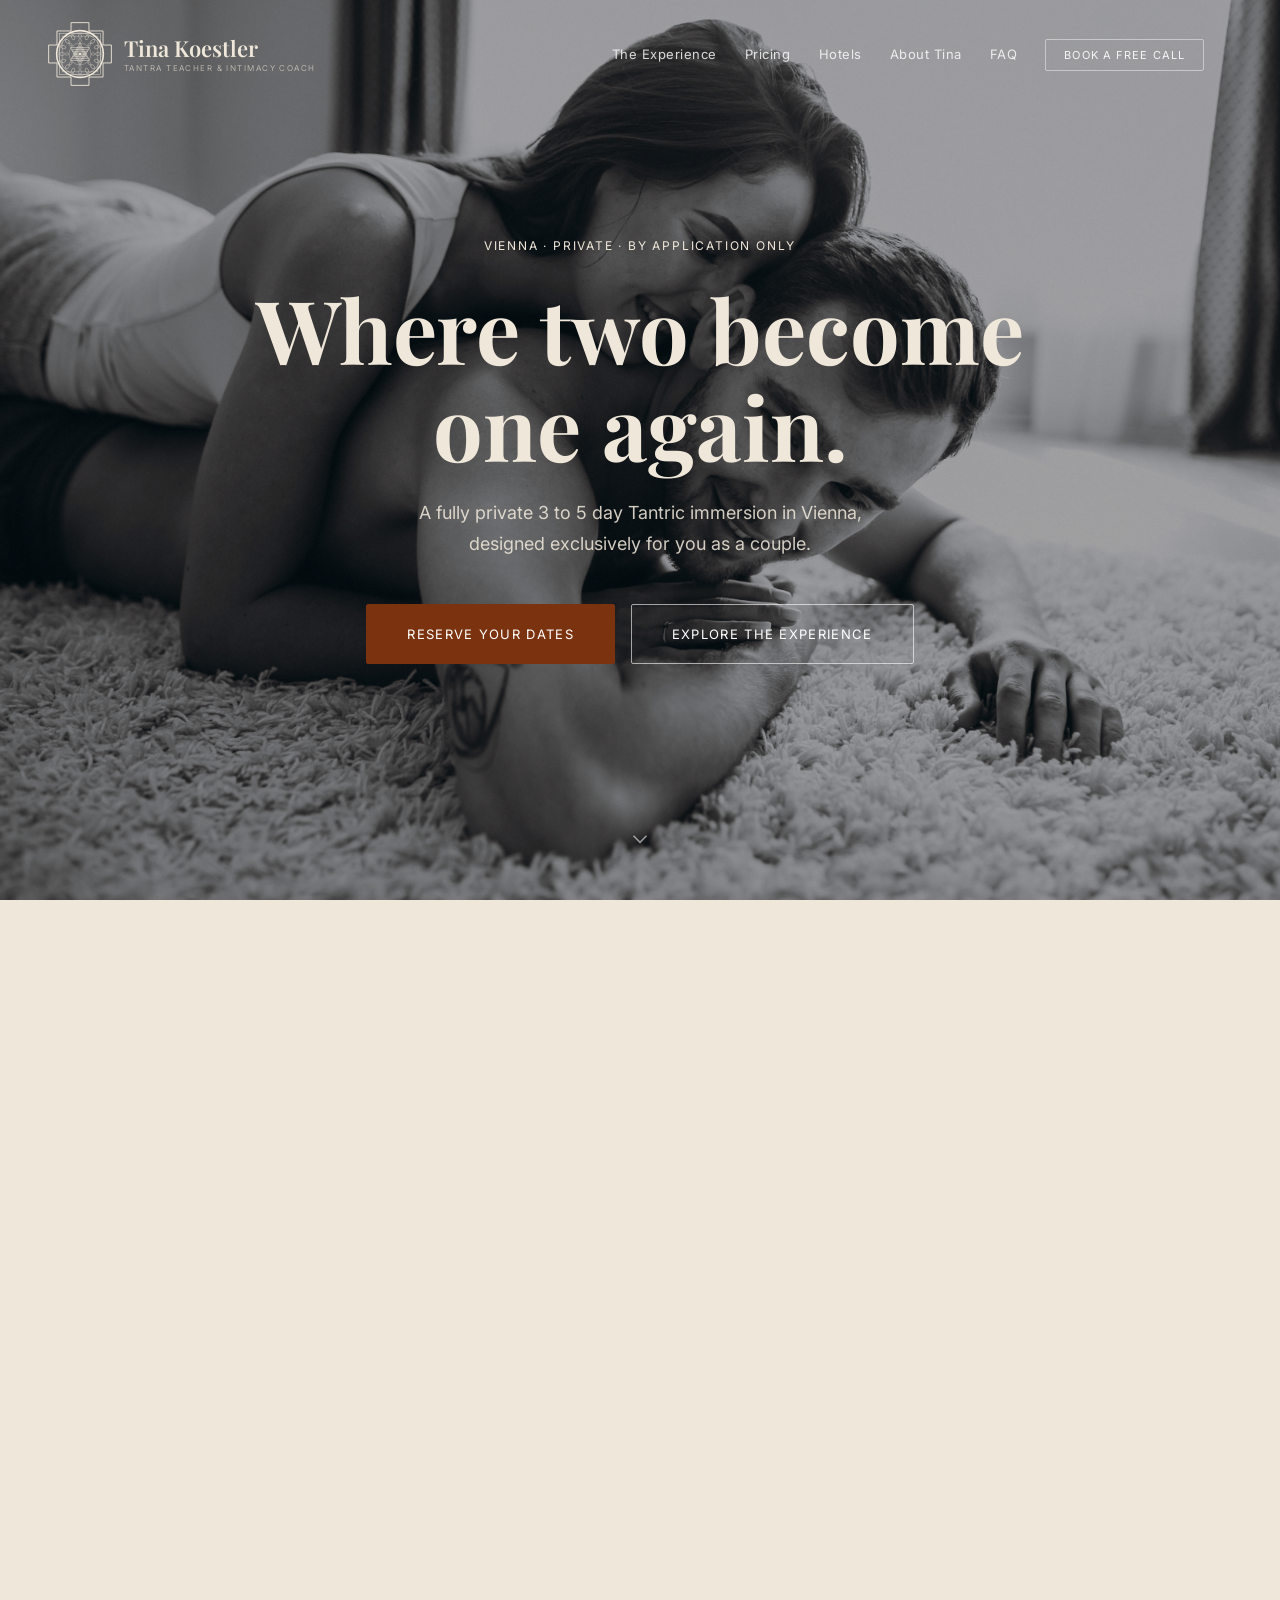
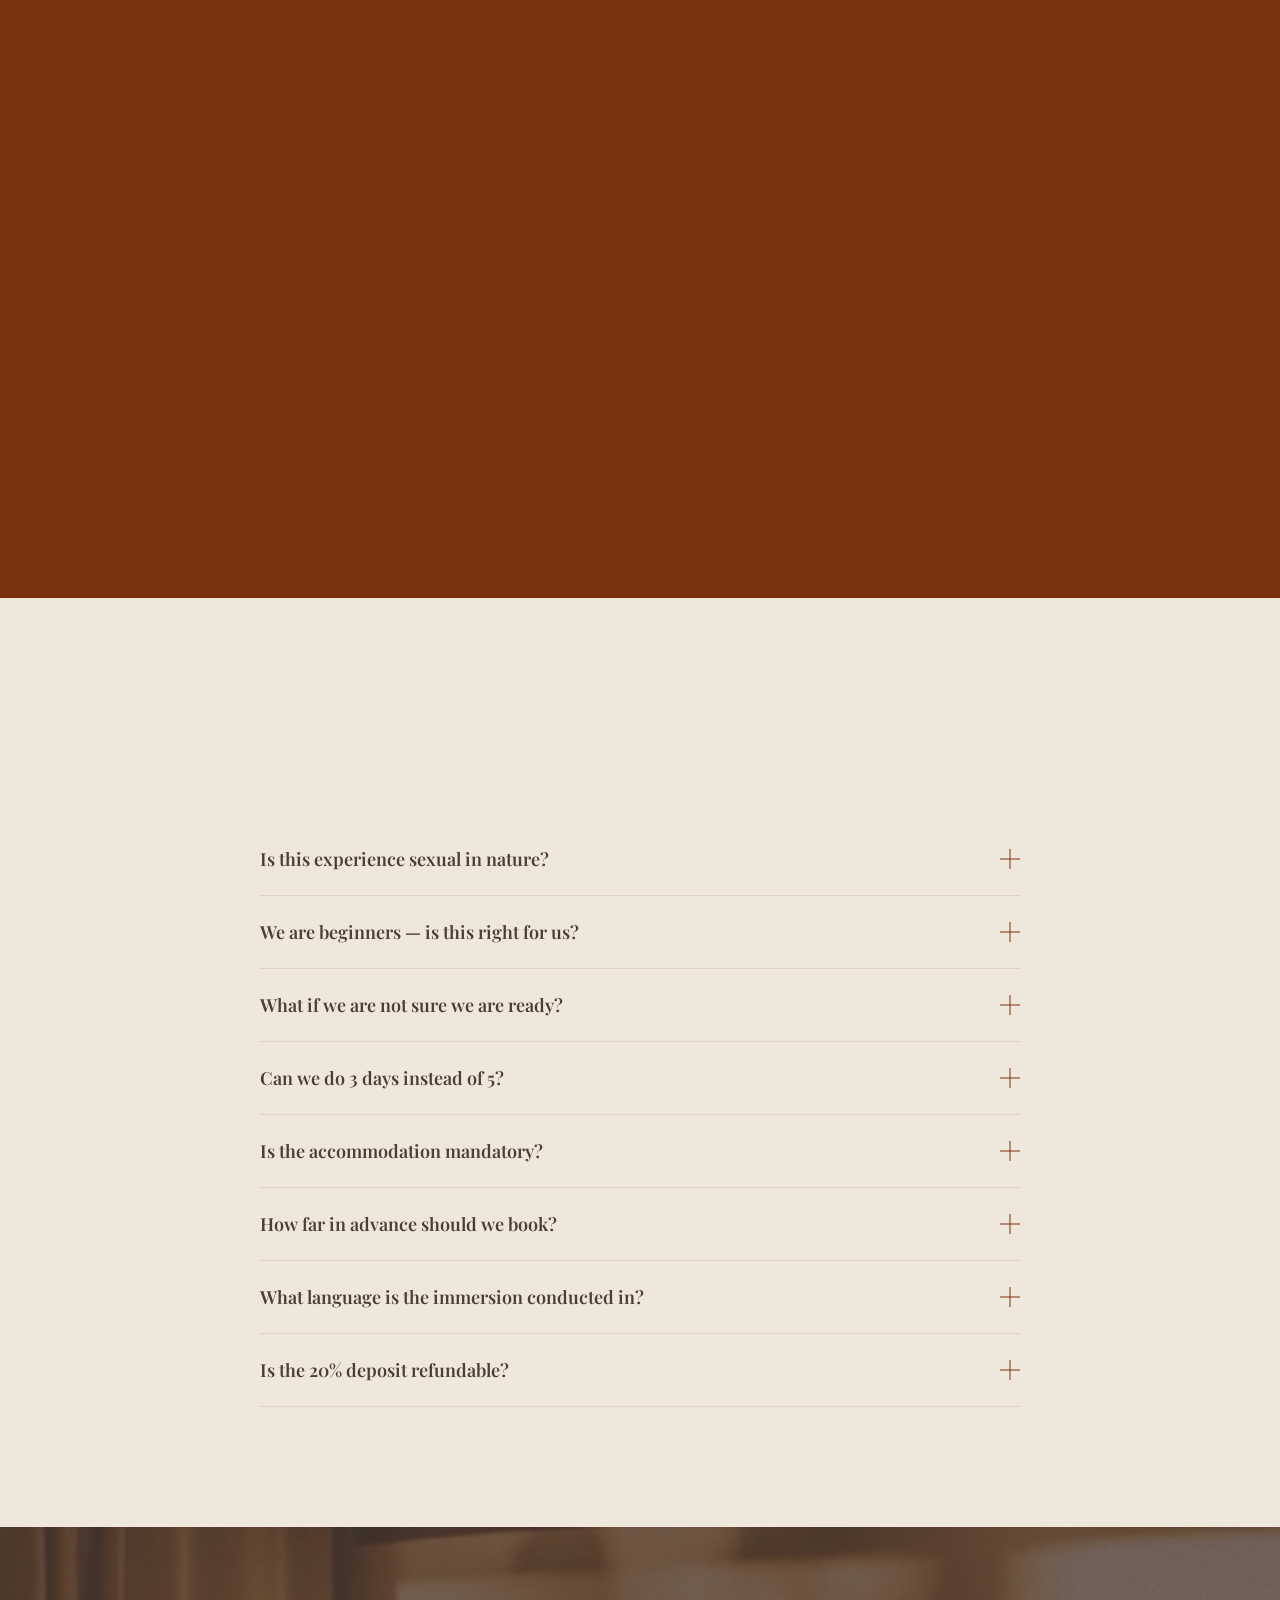
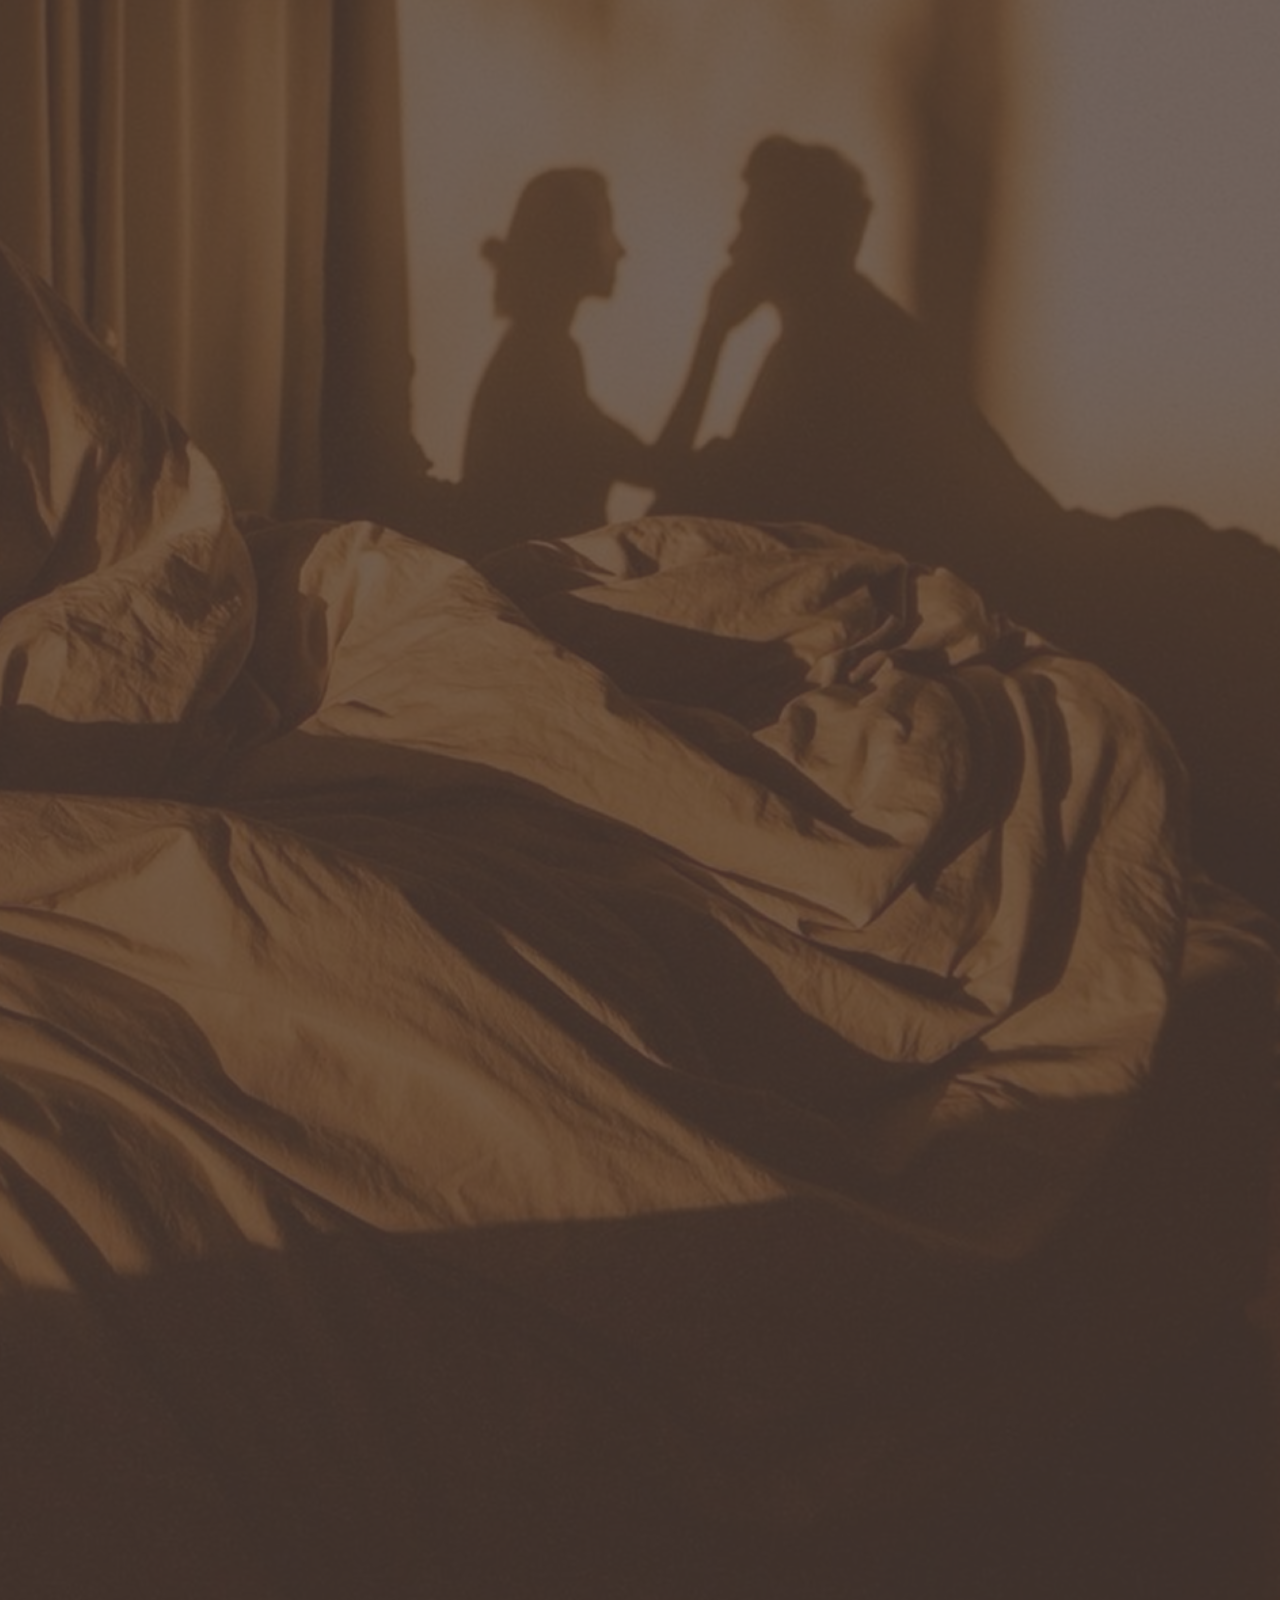
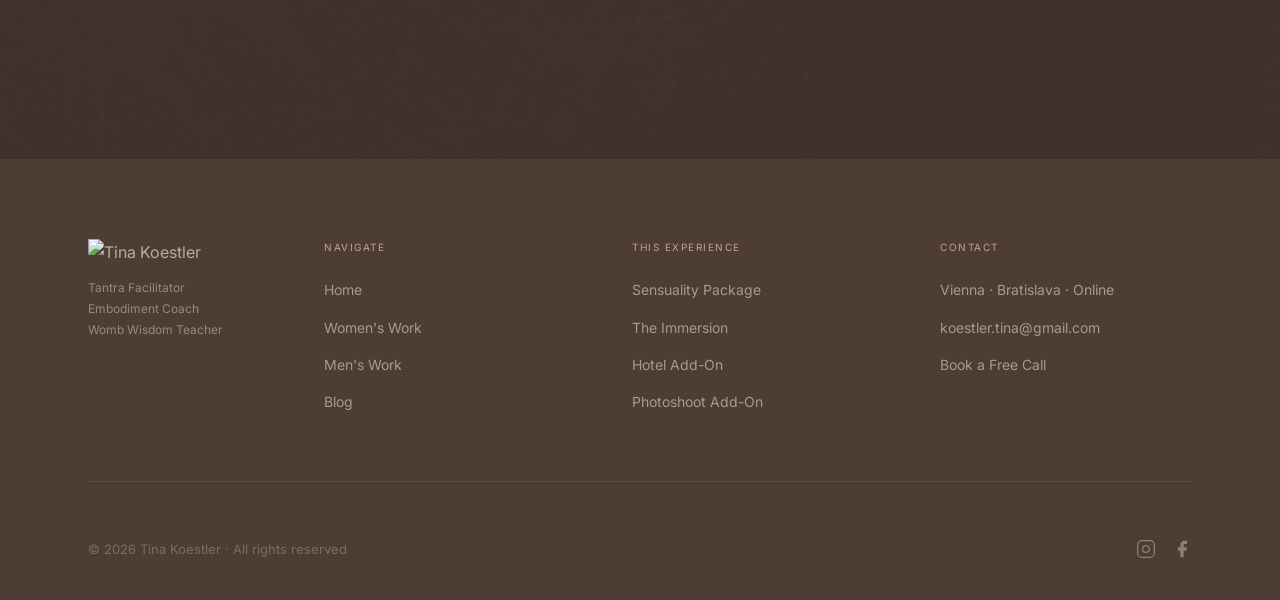
==== commit 4ded2611: "Add admin panel and Supabase availability system - Admin panel at /admin/ with login, availability c" ====
--- a/index.html
+++ b/index.html
@@ -839,6 +839,7 @@
     </div>
   </div>
 
+  <script src="https://cdn.jsdelivr.net/npm/@supabase/supabase-js@2/dist/umd/supabase.js"></script>
   <script src="scripts.js"></script>
   <script src="//translate.google.com/translate_a/element.js?cb=googleTranslateElementInit"></script>
 
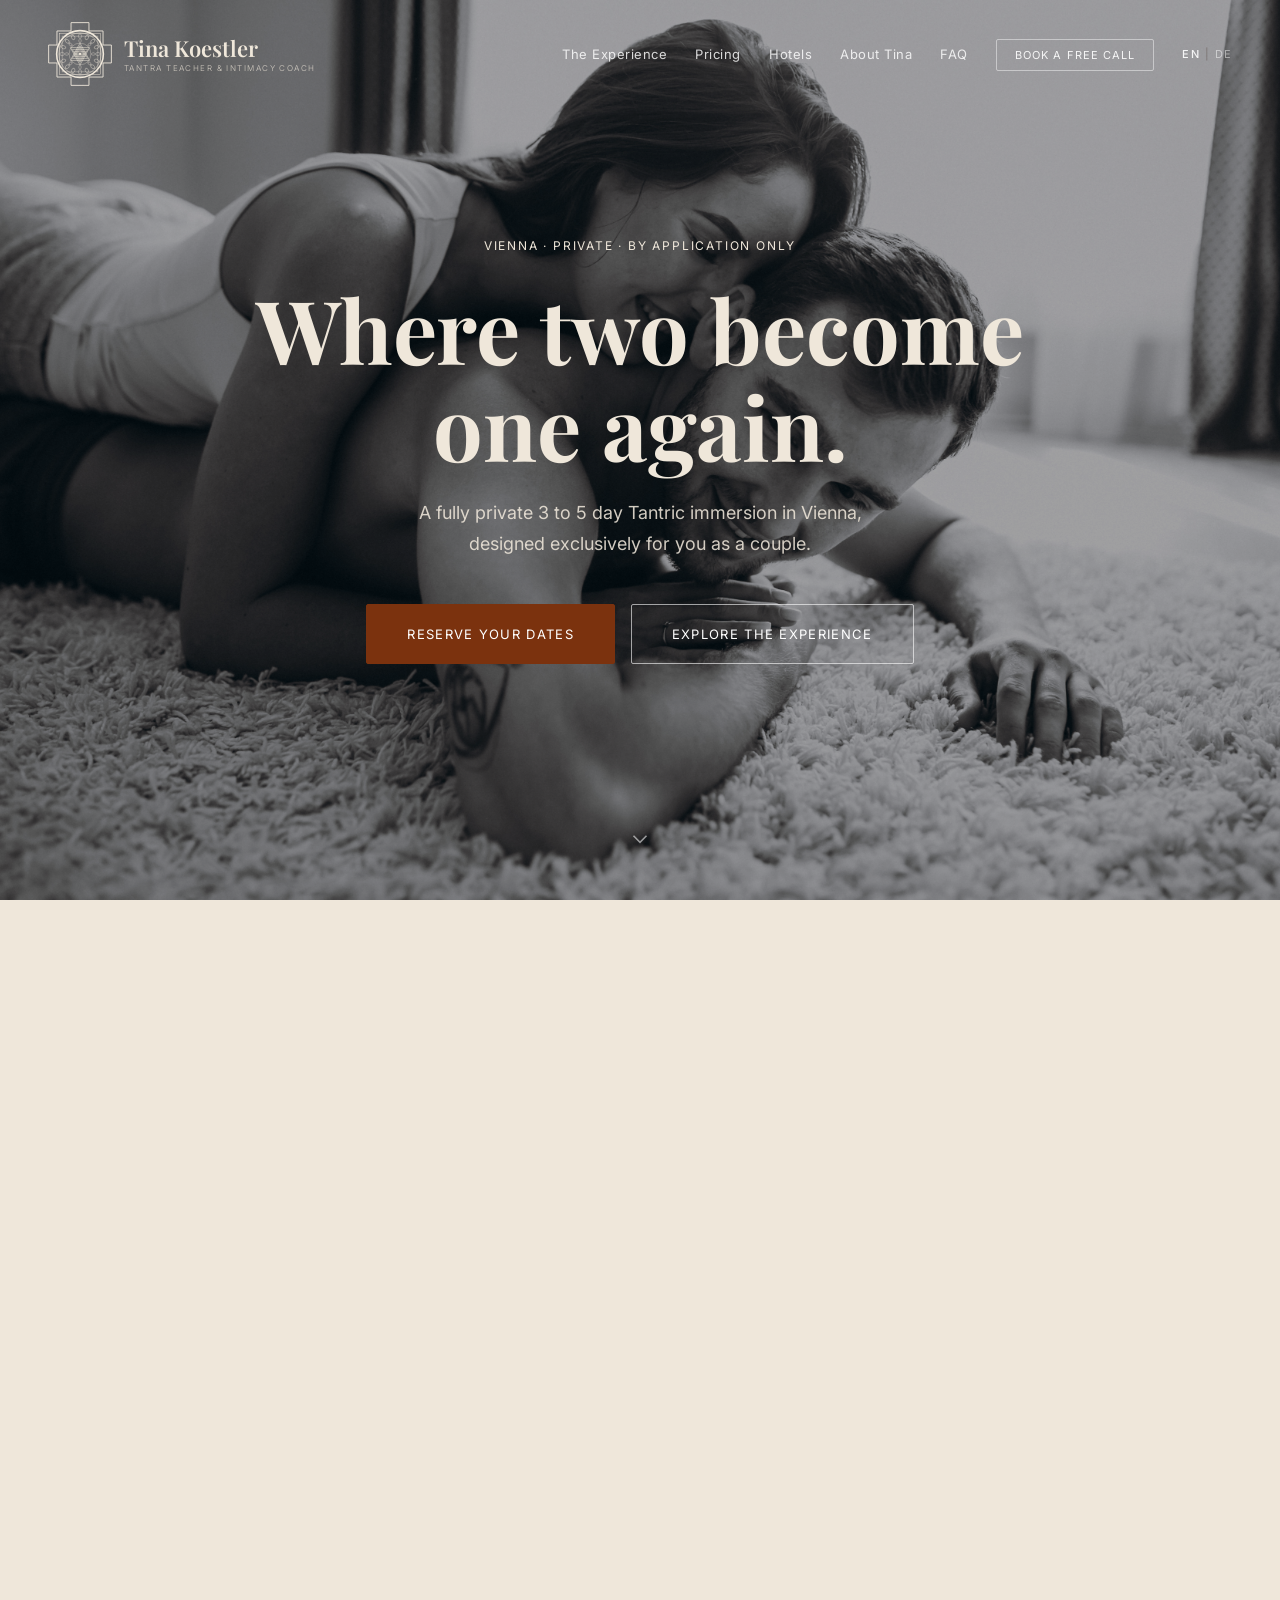
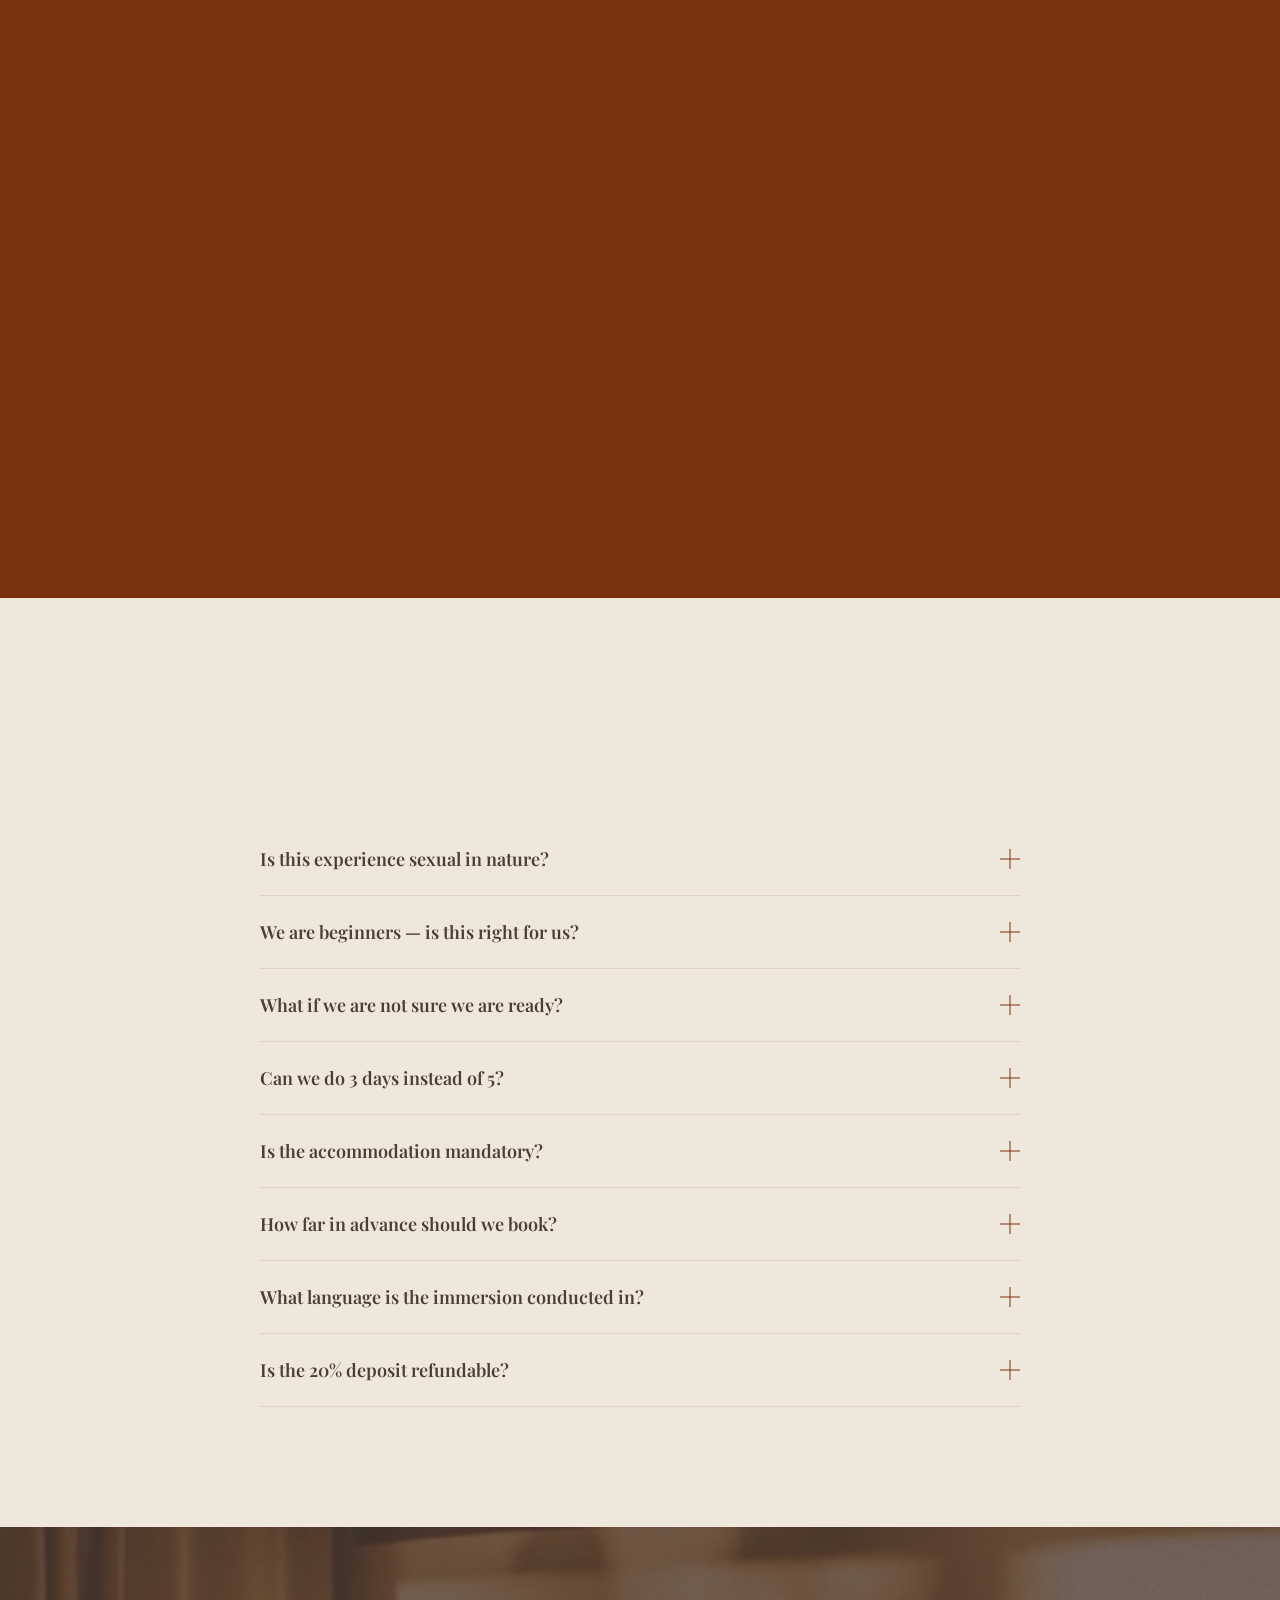
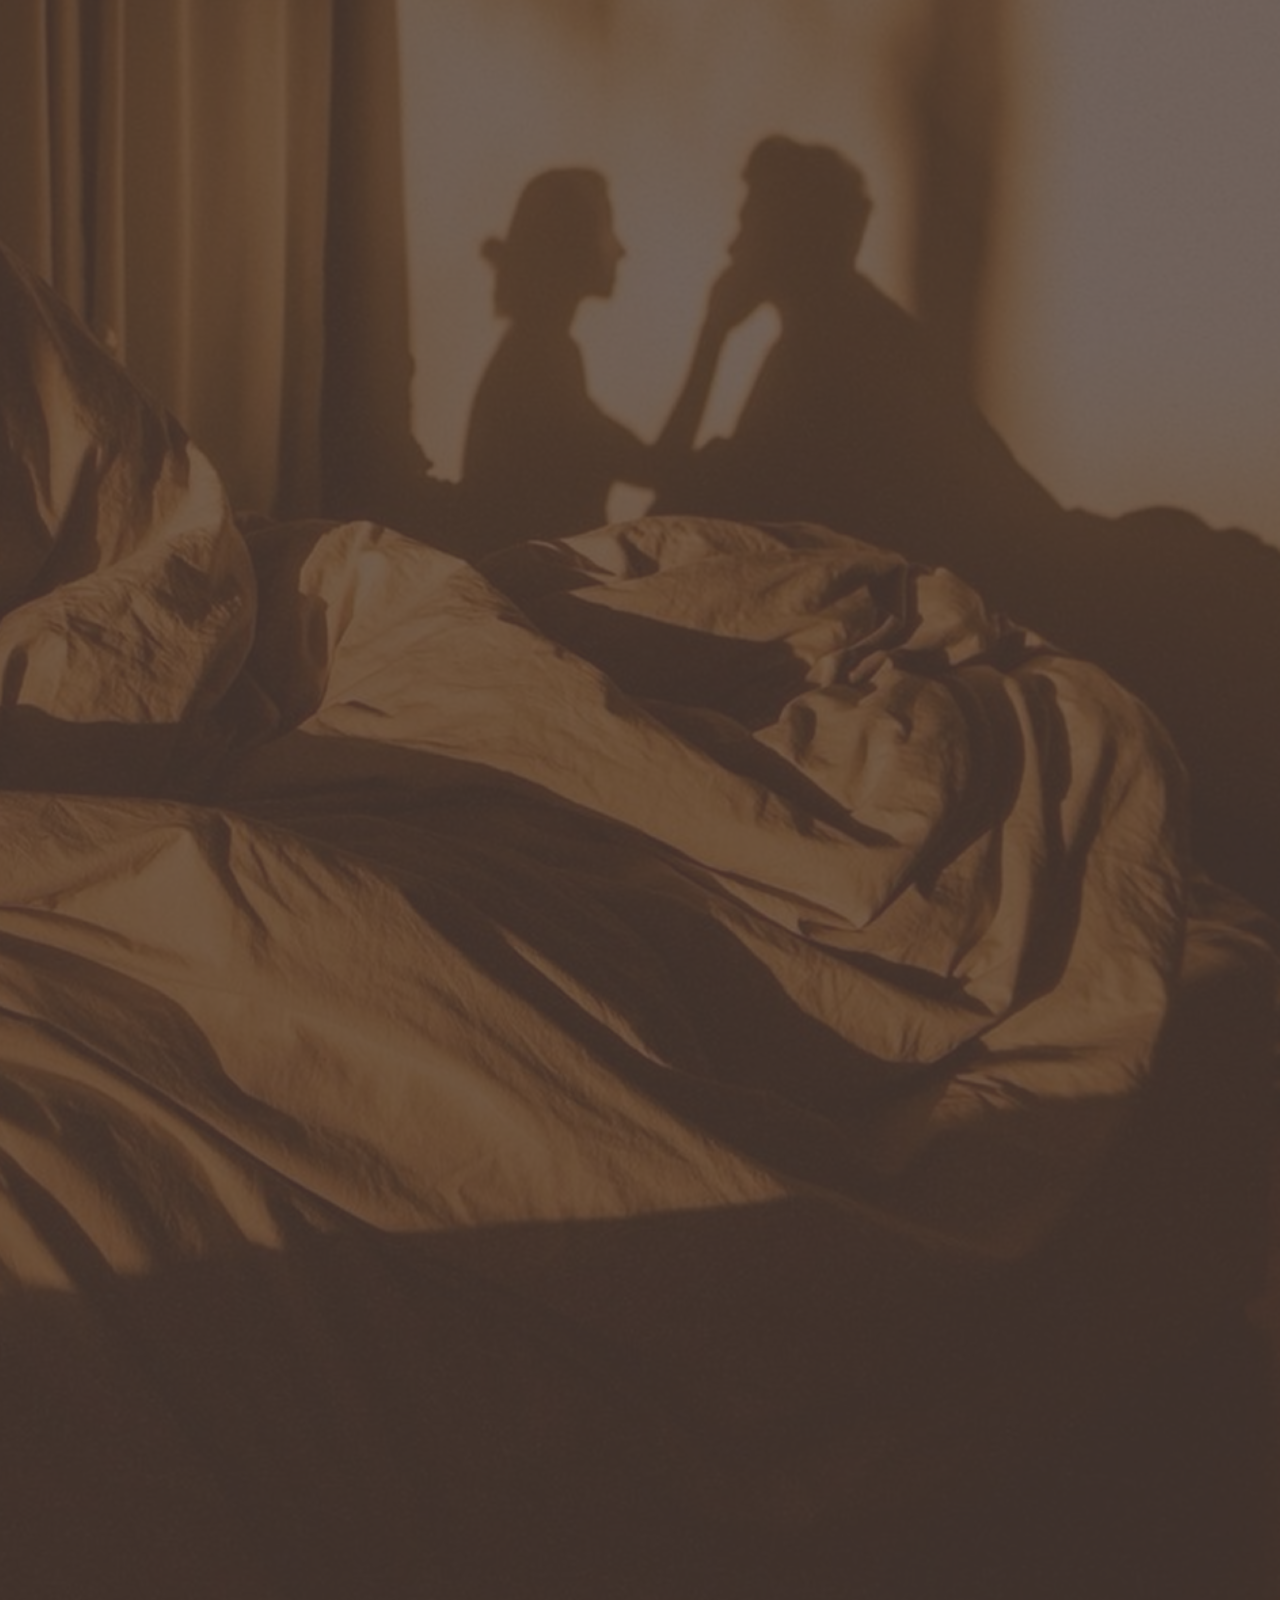
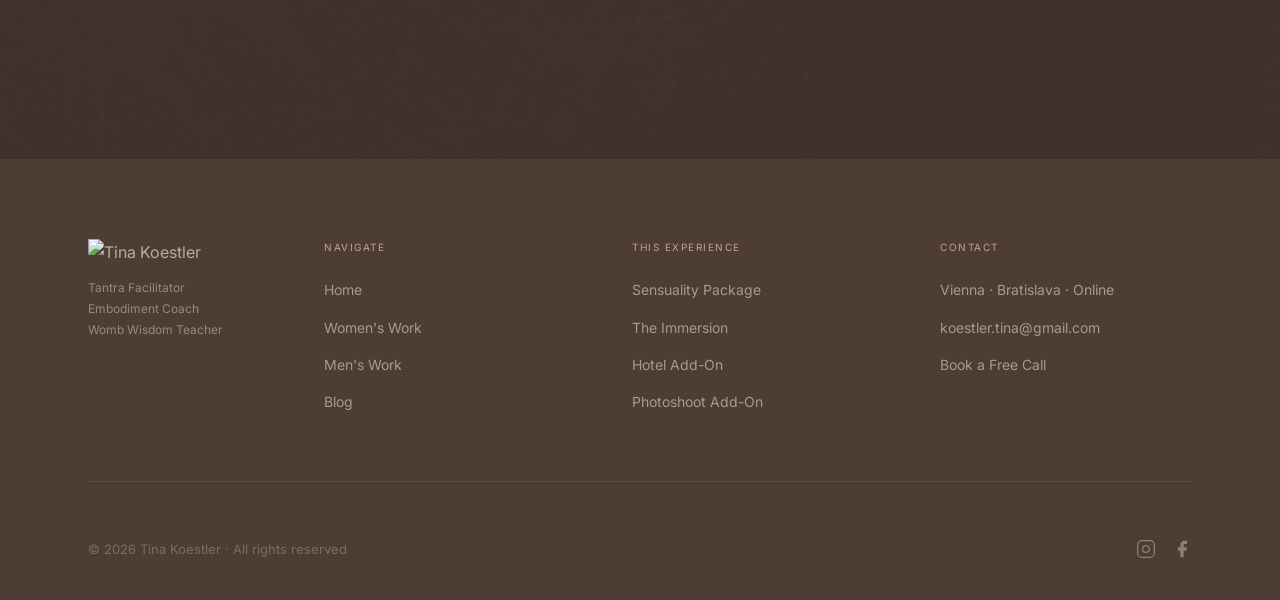
==== commit db7999c6: "Add German page (de.html), bilingual admin content editor, and lang toggle - New de.html: full Germa" ====
--- a/index.html
+++ b/index.html
@@ -10,10 +10,10 @@
   <link href="https://fonts.googleapis.com/css2?family=Playfair+Display:ital,wght@0,600;0,700;1,600&family=Inter:wght@300;400&display=swap" rel="stylesheet">
   <!-- Open Graph -->
   <meta property="og:type"        content="website">
-  <meta property="og:url"         content="https://tinka19-lab.github.io/">
+  <meta property="og:url"         content="https://shop.tinakoestler.com/">
   <meta property="og:title"       content="Private Tantra Couples Immersion Vienna — Tina Koestler">
   <meta property="og:description" content="A fully private 3 to 5 day Tantric immersion in Vienna, designed exclusively for you as a couple. By application only.">
-  <meta property="og:image"       content="https://tinka19-lab.github.io/Photos/hero2.jpg">
+  <meta property="og:image"       content="https://shop.tinakoestler.com/Photos/hero2.jpg">
   <meta name="twitter:card"       content="summary_large_image">
   <link rel="icon" type="image/svg+xml" href="favicon.svg">
   <link rel="stylesheet" href="styles.css">
@@ -71,13 +71,17 @@
       </span>
     </a>
     <ul class="nav-links">
-      <li><a href="#experience">The Experience</a></li>
-      <li><a href="#pricing">Pricing</a></li>
-      <li><a href="#hotels">Hotels</a></li>
-      <li><a href="#about">About Tina</a></li>
-      <li><a href="#faq">FAQ</a></li>
-      <li><a href="https://calendly.com/tina-intro-call/intro-conversation" target="_blank" class="nav-cta">Book a Free Call</a></li>
-      <li><div id="google_translate_element_nav"></div></li>
+      <li><a href="#experience" data-ck="nav.experience">The Experience</a></li>
+      <li><a href="#pricing" data-ck="nav.pricing">Pricing</a></li>
+      <li><a href="#hotels" data-ck="nav.hotels">Hotels</a></li>
+      <li><a href="#about" data-ck="nav.about">About Tina</a></li>
+      <li><a href="#faq" data-ck="nav.faq">FAQ</a></li>
+      <li><a href="https://calendly.com/tina-intro-call/intro-conversation" target="_blank" class="nav-cta" data-ck="nav.cta">Book a Free Call</a></li>
+      <li class="lang-toggle">
+        <span class="lang-active">EN</span>
+        <span class="lang-sep">|</span>
+        <a href="de.html" class="lang-link">DE</a>
+      </li>
     </ul>
     <button class="hamburger" id="hamburger" aria-label="Open menu">
       <span></span><span></span><span></span>
@@ -87,12 +91,17 @@
   <!-- Mobile Menu -->
   <div class="mobile-menu" id="mobile-menu">
     <button class="mobile-close" id="mobile-close">×</button>
-    <a href="#experience"  class="mobile-link">The Experience</a>
-    <a href="#pricing"     class="mobile-link">Pricing</a>
-    <a href="#hotels"      class="mobile-link">Hotels</a>
-    <a href="#about"       class="mobile-link">About Tina</a>
-    <a href="#faq"         class="mobile-link">FAQ</a>
-    <a href="https://calendly.com/tina-intro-call/intro-conversation" target="_blank">Book a Free Call</a>
+    <a href="#experience"  class="mobile-link" data-ck="nav.experience">The Experience</a>
+    <a href="#pricing"     class="mobile-link" data-ck="nav.pricing">Pricing</a>
+    <a href="#hotels"      class="mobile-link" data-ck="nav.hotels">Hotels</a>
+    <a href="#about"       class="mobile-link" data-ck="nav.about">About Tina</a>
+    <a href="#faq"         class="mobile-link" data-ck="nav.faq">FAQ</a>
+    <a href="https://calendly.com/tina-intro-call/intro-conversation" target="_blank" data-ck="nav.cta">Book a Free Call</a>
+    <div class="lang-toggle lang-toggle-mobile">
+      <span class="lang-active">EN</span>
+      <span class="lang-sep">|</span>
+      <a href="de.html" class="lang-link">DE</a>
+    </div>
   </div>
 
   <!-- ════════════════════ S1 HERO ════════════════════ -->
@@ -100,15 +109,15 @@
     <div class="hero-bg"></div>
     <div class="hero-overlay"></div>
     <div class="hero-content">
-      <span class="label">Vienna · Private · By Application Only</span>
-      <h1>Where two become<br>one again.</h1>
-      <p class="hero-subhead">
+      <span class="label" data-ck="hero.label">Vienna · Private · By Application Only</span>
+      <h1 data-ck="hero.h1">Where two become<br>one again.</h1>
+      <p class="hero-subhead" data-ck="hero.subhead">
         A fully private 3 to 5 day Tantric immersion in Vienna,<br>
         designed exclusively for you as a couple.
       </p>
       <div class="hero-buttons">
-        <a href="#booking"    class="btn-primary">Reserve Your Dates</a>
-        <a href="#experience" class="btn-secondary on-dark">Explore the Experience</a>
+        <a href="#booking"    class="btn-primary" data-ck="hero.btn_primary">Reserve Your Dates</a>
+        <a href="#experience" class="btn-secondary on-dark" data-ck="hero.btn_secondary">Explore the Experience</a>
       </div>
     </div>
     <div class="scroll-chevron" onclick="document.getElementById('invitation').scrollIntoView({behavior:'smooth'})">
@@ -121,17 +130,17 @@
   <!-- ════════════════════ S2 OPENING STATEMENT ════════════════════ -->
   <section id="invitation" data-theme="light">
     <div class="container-narrow" style="text-align:center;">
-      <span class="label reveal">An Invitation</span>
-      <h2 class="reveal">This is not a retreat.<br>It is a return.</h2>
+      <span class="label reveal" data-ck="invitation.label">An Invitation</span>
+      <h2 class="reveal" data-ck="invitation.h2">This is not a retreat.<br>It is a return.</h2>
       <div style="margin-top:32px;">
-        <p class="reveal">Most couples arrive at intimacy through habit — repeating patterns that once felt alive and have slowly grown quieter. Not because love has faded. Because no one ever taught them how to keep deepening it.</p>
-        <p class="reveal">The Private Tantra Couples Immersion is a fully curated 3 to 5 day experience in Vienna, created for couples who are ready to move beyond the surface of their connection. Into genuine presence. Into erotic aliveness. Into the kind of intimacy that continues long after you return home.</p>
-        <p class="reveal">Whether you are newly together or have shared decades — this experience meets you exactly where you are.</p>
+        <p class="reveal" data-ck="invitation.p1">Most couples arrive at intimacy through habit — repeating patterns that once felt alive and have slowly grown quieter. Not because love has faded. Because no one ever taught them how to keep deepening it.</p>
+        <p class="reveal" data-ck="invitation.p2">The Private Tantra Couples Immersion is a fully curated 3 to 5 day experience in Vienna, created for couples who are ready to move beyond the surface of their connection. Into genuine presence. Into erotic aliveness. Into the kind of intimacy that continues long after you return home.</p>
+        <p class="reveal" data-ck="invitation.p3">Whether you are newly together or have shared decades — this experience meets you exactly where you are.</p>
       </div>
       <div class="divider reveal"></div>
       <blockquote class="pull-quote reveal">
-        "This work is not about fixing what is broken.<br>It is about remembering what was always there."
-        <cite>— Tina Koestler</cite>
+        <span data-ck="invitation.blockquote">"This work is not about fixing what is broken.<br>It is about remembering what was always there."</span>
+        <cite data-ck="invitation.cite">— Tina Koestler</cite>
       </blockquote>
     </div>
   </section>
@@ -140,16 +149,16 @@
   <section id="experience" data-theme="light">
     <div class="container">
       <div class="experience-header reveal">
-        <span class="label">Your Journey</span>
-        <h2>Five Days. One Transformation.</h2>
-        <p>Each day is thoughtfully sequenced — building on what came before, and preparing you for what comes next. Shorter stays of 3 days are available and will be curated accordingly.</p>
+        <span class="label" data-ck="experience.label">Your Journey</span>
+        <h2 data-ck="experience.h2">Five Days. One Transformation.</h2>
+        <p data-ck="experience.p">Each day is thoughtfully sequenced — building on what came before, and preparing you for what comes next. Shorter stays of 3 days are available and will be curated accordingly.</p>
         <div style="display:flex; gap:12px; justify-content:center; margin-top:28px;" id="journey-toggle">
           <button class="dp-dur-btn" data-journey="3" style="max-width:120px; padding:10px 20px;">3 Days</button>
           <button class="dp-dur-btn active" data-journey="5" style="max-width:120px; padding:10px 20px;">5 Days</button>
         </div>
       </div>
 
-      <div class="timeline">
+      <div class="timeline" id="experience-timeline">
 
         <!-- Day 1 — shared by both 3-day and 5-day -->
         <div class="timeline-item reveal" data-day="1" data-show="both">
@@ -246,7 +255,7 @@
 
       </div>
 
-      <p class="timeline-note reveal">
+      <p class="timeline-note reveal" data-ck="experience.timeline_note">
         "Shorter stays of 3 days are available and carefully curated to honour the most essential arc of the journey. Contact me to discuss what feels right for you."
       </p>
     </div>
@@ -257,65 +266,65 @@
   <section id="pricing" data-theme="dark">
     <div class="container">
       <div class="pricing-header reveal">
-        <span class="label">Investment</span>
-        <h2>Choose Your Experience</h2>
-        <p class="body-small">Accommodation is shown as a separate add-on below — both tiers are available with or without hotel. Pricing shown is for the experience service only.</p>
+        <span class="label" data-ck="pricing.label">Investment</span>
+        <h2 data-ck="pricing.h2">Choose Your Experience</h2>
+        <p class="body-small" data-ck="pricing.note">Accommodation is shown as a separate add-on below — both tiers are available with or without hotel. Pricing shown is for the experience service only.</p>
       </div>
 
       <div class="pricing-cards">
 
         <!-- Tier 1 — The Sensory Ritual -->
         <div class="pricing-card reveal">
-          <span class="pricing-tag self-guided">Self-Guided</span>
-          <div class="pricing-name">Sensuality Package</div>
-          <div class="pricing-price">€497</div>
-          <p class="pricing-description">For couples who want to begin this journey in their own way and their own time. Bring the essence of the immersion into your home with a curated sensory experience.</p>
+          <span class="pricing-tag self-guided" data-ck="pricing.t1.tag">Self-Guided</span>
+          <div class="pricing-name" data-ck="pricing.t1.name">Sensuality Package</div>
+          <div class="pricing-price" data-ck="pricing.t1.price">€497</div>
+          <p class="pricing-description" data-ck="pricing.t1.desc">For couples who want to begin this journey in their own way and their own time. Bring the essence of the immersion into your home with a curated sensory experience.</p>
           <ul class="pricing-features">
-            <li>Curated Tantric Wellness Box — premium gifts chosen to open your senses and deepen your connection, valued at €350</li>
-            <li>Self-Guided Retreat: video recordings and guided practices, tasks and assignments to guide you through Tantric intimacy practices</li>
-            <li>Lovers' Ritual Guide — a beautifully curated companion to take home and continue your journey</li>
-            <li>Can be complemented with the Photography Add-On, and optionally with hotel accommodation (see below)</li>
+            <li data-ck="pricing.t1.f1">Curated Tantric Wellness Box — premium gifts chosen to open your senses and deepen your connection, valued at €350</li>
+            <li data-ck="pricing.t1.f2">Self-Guided Retreat: video recordings and guided practices, tasks and assignments to guide you through Tantric intimacy practices</li>
+            <li data-ck="pricing.t1.f3">Lovers' Ritual Guide — a beautifully curated companion to take home and continue your journey</li>
+            <li data-ck="pricing.t1.f4">Can be complemented with the Photography Add-On, and optionally with hotel accommodation (see below)</li>
           </ul>
-          <a href="#booking" class="btn-secondary">Reserve Sensuality Package</a>
-          <p class="pricing-deposit-note">20% deposit required to confirm. Balance due before arrival.</p>
+          <a href="#booking" class="btn-secondary" data-ck="pricing.t1.btn">Reserve Sensuality Package</a>
+          <p class="pricing-deposit-note" data-ck="pricing.deposit_note">20% deposit required to confirm. Balance due before arrival.</p>
         </div>
 
         <!-- Tier 2 — The Immersion, 3 Days -->
         <div class="pricing-card featured reveal">
-          <span class="pricing-tag transformative">3-Day Immersion</span>
-          <div class="pricing-name">The Immersion</div>
-          <div class="pricing-price">From €950</div>
-          <p class="pricing-price-note">Experience only, without hotel accommodation. Contact me for your personalised quote.</p>
+          <span class="pricing-tag transformative" data-ck="pricing.t2_3.tag">3-Day Immersion</span>
+          <div class="pricing-name" data-ck="pricing.t2_3.name">The Immersion</div>
+          <div class="pricing-price" data-ck="pricing.t2_3.price">From €950</div>
+          <p class="pricing-price-note" data-ck="pricing.t2_3.price_note">Experience only, without hotel accommodation. Contact me for your personalised quote.</p>
           <ul class="pricing-features">
-            <li>Curated Tantric Wellness Box — premium gifts chosen to open your senses and deepen your connection, valued at €350</li>
-            <li>1 × private couples workshop with Tina Koestler (3 hours)</li>
-            <li>Lovers' Ritual Guide — a beautifully curated companion to take home and continue your journey</li>
-            <li>Personalised session design based on your intentions and comfort level</li>
-            <li>Intimacy rituals, opening and closing ceremonies</li>
-            <li>30-minute integration call with me approx. 2 weeks after your immersion</li>
-            <li>Can be complemented with the Photography Add-On, and optionally with hotel accommodation (see below)</li>
+            <li data-ck="pricing.t2_3.f1">Curated Tantric Wellness Box — premium gifts chosen to open your senses and deepen your connection, valued at €350</li>
+            <li data-ck="pricing.t2_3.f2">1 × private couples workshop with Tina Koestler (3 hours)</li>
+            <li data-ck="pricing.t2_3.f3">Lovers' Ritual Guide — a beautifully curated companion to take home and continue your journey</li>
+            <li data-ck="pricing.t2_3.f4">Personalised session design based on your intentions and comfort level</li>
+            <li data-ck="pricing.t2_3.f5">Intimacy rituals, opening and closing ceremonies</li>
+            <li data-ck="pricing.t2_3.f6">30-minute integration call with me approx. 2 weeks after your immersion</li>
+            <li data-ck="pricing.t2_3.f7">Can be complemented with the Photography Add-On, and optionally with hotel accommodation (see below)</li>
           </ul>
-          <button class="btn-primary open-dp-modal" data-days="3">Reserve 3-Day Immersion</button>
-          <p class="pricing-deposit-note">20% deposit required to confirm. Balance due before arrival.</p>
+          <button class="btn-primary open-dp-modal" data-days="3" data-ck="pricing.t2_3.btn">Reserve 3-Day Immersion</button>
+          <p class="pricing-deposit-note" data-ck="pricing.deposit_note">20% deposit required to confirm. Balance due before arrival.</p>
         </div>
 
         <!-- Tier 2 — The Immersion, 5 Days -->
         <div class="pricing-card featured reveal">
-          <span class="pricing-tag transformative">5-Day Immersion</span>
-          <div class="pricing-name">The Immersion</div>
-          <div class="pricing-price">From €1,400</div>
-          <p class="pricing-price-note">Experience only, without hotel accommodation. Contact me for your personalised quote.</p>
+          <span class="pricing-tag transformative" data-ck="pricing.t2_5.tag">5-Day Immersion</span>
+          <div class="pricing-name" data-ck="pricing.t2_5.name">The Immersion</div>
+          <div class="pricing-price" data-ck="pricing.t2_5.price">From €1,400</div>
+          <p class="pricing-price-note" data-ck="pricing.t2_5.price_note">Experience only, without hotel accommodation. Contact me for your personalised quote.</p>
           <ul class="pricing-features">
-            <li>Curated Tantric Wellness Box — premium gifts chosen to open your senses and deepen your connection, valued at €350</li>
-            <li>2 × private couples workshops with Tina Koestler</li>
-            <li>Lovers' Ritual Guide — a beautifully curated companion to take home and continue your journey</li>
-            <li>Personalised session design based on your intentions and comfort level</li>
-            <li>Intimacy rituals, opening and closing ceremonies</li>
-            <li>30-minute integration call with me approx. 2 weeks after your immersion</li>
-            <li>Can be complemented with the Photography Add-On, and optionally with hotel accommodation (see below)</li>
+            <li data-ck="pricing.t2_5.f1">Curated Tantric Wellness Box — premium gifts chosen to open your senses and deepen your connection, valued at €350</li>
+            <li data-ck="pricing.t2_5.f2">2 × private couples workshops with Tina Koestler</li>
+            <li data-ck="pricing.t2_5.f3">Lovers' Ritual Guide — a beautifully curated companion to take home and continue your journey</li>
+            <li data-ck="pricing.t2_5.f4">Personalised session design based on your intentions and comfort level</li>
+            <li data-ck="pricing.t2_5.f5">Intimacy rituals, opening and closing ceremonies</li>
+            <li data-ck="pricing.t2_5.f6">30-minute integration call with me approx. 2 weeks after your immersion</li>
+            <li data-ck="pricing.t2_5.f7">Can be complemented with the Photography Add-On, and optionally with hotel accommodation (see below)</li>
           </ul>
-          <button class="btn-primary open-dp-modal" data-days="5">Reserve 5-Day Immersion</button>
-          <p class="pricing-deposit-note">20% deposit required to confirm. Balance due before arrival.</p>
+          <button class="btn-primary open-dp-modal" data-days="5" data-ck="pricing.t2_5.btn">Reserve 5-Day Immersion</button>
+          <p class="pricing-deposit-note" data-ck="pricing.deposit_note">20% deposit required to confirm. Balance due before arrival.</p>
         </div>
 
       </div>
@@ -351,24 +360,24 @@
       <!-- Content -->
       <div class="photography-inner">
         <div class="photography-content reveal">
-          <span class="label">Optional Add-On</span>
-          <h2>Capture It Forever.</h2>
-          <p>Some experiences deserve to be remembered in images that match the depth of what was felt.</p>
-          <p>As an optional addition to your immersion, I offer access to Patrick Schörg — Vienna's most awarded intimate photographer, and one of the leading boudoir and erotic photographers in the German-speaking world.</p>
+          <span class="label" data-ck="photo.label">Optional Add-On</span>
+          <h2 data-ck="photo.h2">Capture It Forever.</h2>
+          <p data-ck="photo.p1">Some experiences deserve to be remembered in images that match the depth of what was felt.</p>
+          <p data-ck="photo.p2">As an optional addition to your immersion, I offer access to Patrick Schörg — Vienna's most awarded intimate photographer, and one of the leading boudoir and erotic photographers in the German-speaking world.</p>
 
           <div class="photo-options">
             <div class="photo-option">
               <span class="photo-symbol">◆</span>
               <div>
-                <h4>Erotic Couples Photoshoot</h4>
-                <p>A private, fully guided session for you as a couple. Intimate, artful, and completely yours — images you will treasure for the rest of your lives.</p>
+                <h4 data-ck="photo.opt1.title">Erotic Couples Photoshoot</h4>
+                <p data-ck="photo.opt1.p">A private, fully guided session for you as a couple. Intimate, artful, and completely yours — images you will treasure for the rest of your lives.</p>
               </div>
             </div>
             <div class="photo-option">
               <span class="photo-symbol">◆</span>
               <div>
-                <h4>Divine Feminine Photoshoot</h4>
-                <p>A solo experience for the woman — a boudoir session designed to reveal your sensuality, strength and beauty in a way you have perhaps never seen yourself before.</p>
+                <h4 data-ck="photo.opt2.title">Divine Feminine Photoshoot</h4>
+                <p data-ck="photo.opt2.p">A solo experience for the woman — a boudoir session designed to reveal your sensuality, strength and beauty in a way you have perhaps never seen yourself before.</p>
               </div>
             </div>
           </div>
@@ -385,7 +394,7 @@
             <a href="https://boudoirsecrets.at" target="_blank" class="photographer-link">Visit Boudoir Secrets → boudoirsecrets.at</a>
           </div>
 
-          <a href="#booking" class="btn-secondary">Add a Photoshoot to My Booking</a>
+          <a href="#booking" class="btn-secondary" data-ck="photo.btn">Add a Photoshoot to My Booking</a>
         </div>
 
         <div class="photography-image reveal">
@@ -413,9 +422,9 @@
   <section id="hotels" data-theme="light">
     <div class="container">
       <div class="hotels-header reveal">
-        <span class="label">Accommodation</span>
-        <h2>Stay in the Heart of Vienna</h2>
-        <p>I have curated three exceptional hotels in Vienna that match the intimacy and quality of this experience. Add accommodation to either tier at checkout, or arrive with your own arrangements.</p>
+        <span class="label" data-ck="hotels.label">Accommodation</span>
+        <h2 data-ck="hotels.h2">Stay in the Heart of Vienna</h2>
+        <p data-ck="hotels.p">I have curated three exceptional hotels in Vienna that match the intimacy and quality of this experience. Add accommodation to either tier at checkout, or arrive with your own arrangements.</p>
       </div>
 
       <div class="hotels-grid">
@@ -424,10 +433,10 @@
             <img src="Hotels/Le%20M%C3%A9ridien%20Vienna.jpg" alt="Le Méridien Vienna" loading="lazy">
           </div>
           <div class="hotel-content">
-            <span class="hotel-tag">Contemporary Luxury</span>
+            <span class="hotel-tag" data-ck="hotels.meridien.tag">Contemporary Luxury</span>
             <div class="hotel-name">Le Méridien Vienna</div>
             <div class="hotel-stars">★★★★★</div>
-            <p class="hotel-desc">A refined 5-star hotel in the heart of Vienna's 1st district, steps from the Ringstrasse and the Vienna State Opera. Le Méridien blends contemporary design with Viennese grandeur, featuring spacious rooms, a wellness spa, and the kind of effortless elegance that invites couples to slow down and be fully present together.</p>
+            <p class="hotel-desc" data-ck="hotels.meridien.desc">A refined 5-star hotel in the heart of Vienna's 1st district, steps from the Ringstrasse and the Vienna State Opera. Le Méridien blends contemporary design with Viennese grandeur, featuring spacious rooms, a wellness spa, and the kind of effortless elegance that invites couples to slow down and be fully present together.</p>
           </div>
         </div>
 
@@ -436,10 +445,10 @@
             <img src="Hotels/Almanac%20Palais%20Vienna.jpg" alt="Almanac Palais Vienna" loading="lazy">
           </div>
           <div class="hotel-content">
-            <span class="hotel-tag">Intimate Palais</span>
+            <span class="hotel-tag" data-ck="hotels.almanac.tag">Intimate Palais</span>
             <div class="hotel-name">Almanac Palais Vienna</div>
             <div class="hotel-stars">★★★★★</div>
-            <p class="hotel-desc">A boutique luxury hotel housed in a restored 19th-century Palais on Parkring, overlooking the Stadtpark. Almanac Palais Vienna offers intimate, individually designed rooms, a rooftop terrace, and an atmosphere of quiet sophistication — a rare find in the heart of Vienna.</p>
+            <p class="hotel-desc" data-ck="hotels.almanac.desc">A boutique luxury hotel housed in a restored 19th-century Palais on Parkring, overlooking the Stadtpark. Almanac Palais Vienna offers intimate, individually designed rooms, a rooftop terrace, and an atmosphere of quiet sophistication — a rare find in the heart of Vienna.</p>
           </div>
         </div>
 
@@ -448,16 +457,16 @@
             <img src="Hotels/The%20Ritz-Carlton%20Vienna.jpg" alt="The Ritz-Carlton, Vienna" loading="lazy">
           </div>
           <div class="hotel-content">
-            <span class="hotel-tag">Iconic Grandeur</span>
+            <span class="hotel-tag" data-ck="hotels.ritz.tag">Iconic Grandeur</span>
             <div class="hotel-name">The Ritz-Carlton, Vienna</div>
             <div class="hotel-stars">★★★★★</div>
-            <p class="hotel-desc">Vienna's most celebrated address for those who seek the pinnacle of luxury. Located on Schubertring opposite the Stadtpark, The Ritz-Carlton occupies two restored historic palaces. With its legendary service, ornate suites, and Degas Spa, it is the ultimate setting for an unforgettable couples experience.</p>
-          </div>
-        </div>
-      </div>
-
-      <p class="hotels-note reveal">By selecting a hotel, you are enquiring about availability for your desired dates. If your preferred hotel is not available, I will personally reach out to offer a suitable alternative. Only upon your agreement will I proceed with making the reservation on your behalf.</p>
-      <p class="hotels-note reveal">Hotel accommodation is an optional add-on. This concierge service may also include additional arrangements such as private transportation, restaurant reservations, theater tickets, or similar services at additional cost.</p>
+            <p class="hotel-desc" data-ck="hotels.ritz.desc">Vienna's most celebrated address for those who seek the pinnacle of luxury. Located on Schubertring opposite the Stadtpark, The Ritz-Carlton occupies two restored historic palaces. With its legendary service, ornate suites, and Degas Spa, it is the ultimate setting for an unforgettable couples experience.</p>
+          </div>
+        </div>
+      </div>
+
+      <p class="hotels-note reveal" data-ck="hotels.note1">By selecting a hotel, you are enquiring about availability for your desired dates. If your preferred hotel is not available, I will personally reach out to offer a suitable alternative. Only upon your agreement will I proceed with making the reservation on your behalf.</p>
+      <p class="hotels-note reveal" data-ck="hotels.note2">Hotel accommodation is an optional add-on. This concierge service may also include additional arrangements such as private transportation, restaurant reservations, theater tickets, or similar services at additional cost.</p>
     </div>
   </section>
 
@@ -469,21 +478,21 @@
           <img src="Photos/Tina%20K%20-%20Top-32.jpg" alt="Tina Koestler in green kimono, warm and approachable">
         </div>
         <div class="about-content reveal">
-          <span class="label">Your Guide</span>
-          <h2>Hi, I'm Tina.</h2>
-          <p>For most of my adult life I was very good at being capable. I knew how to hold things together, show up reliably, and make things work — in my career, in relationships, in all the ways that earn respect and keep things running smoothly.</p>
-          <p>What I didn't know was how to truly let someone in. How to be present in my own body. How to receive as fully as I gave.</p>
-          <p>The path back wasn't more doing. It was the body. Breath. Touch. Presence. Learning to trust what I already carried inside me — and learning to share that with another person in a way that actually landed.</p>
-          <p>Today I guide couples through the same return. Not by fixing what is broken. But by creating the conditions where what is already within you — the desire, the tenderness, the depth of connection — can come alive again.</p>
+          <span class="label" data-ck="about.label">Your Guide</span>
+          <h2 data-ck="about.h2">Hi, I'm Tina.</h2>
+          <p data-ck="about.p1">For most of my adult life I was very good at being capable. I knew how to hold things together, show up reliably, and make things work — in my career, in relationships, in all the ways that earn respect and keep things running smoothly.</p>
+          <p data-ck="about.p2">What I didn't know was how to truly let someone in. How to be present in my own body. How to receive as fully as I gave.</p>
+          <p data-ck="about.p3">The path back wasn't more doing. It was the body. Breath. Touch. Presence. Learning to trust what I already carried inside me — and learning to share that with another person in a way that actually landed.</p>
+          <p data-ck="about.p4">Today I guide couples through the same return. Not by fixing what is broken. But by creating the conditions where what is already within you — the desire, the tenderness, the depth of connection — can come alive again.</p>
 
           <ul class="credentials">
-            <li>Tantra Facilitator &amp; Somatic Embodiment Coach</li>
-            <li>Womb Wisdom Teacher</li>
-            <li>Based in Vienna &amp; Bratislava</li>
-            <li>Working with couples, women, and men across Central Europe and online</li>
+            <li data-ck="about.c1">Tantra Facilitator &amp; Somatic Embodiment Coach</li>
+            <li data-ck="about.c2">Womb Wisdom Teacher</li>
+            <li data-ck="about.c3">Based in Vienna &amp; Bratislava</li>
+            <li data-ck="about.c4">Working with couples, women, and men across Central Europe and online</li>
           </ul>
 
-          <a href="https://tinakoestler.com" target="_blank" class="about-link">Learn more about my work → tinakoestler.com</a>
+          <a href="https://tinakoestler.com" target="_blank" class="about-link" data-ck="about.link">Learn more about my work → tinakoestler.com</a>
         </div>
       </div>
     </div>
@@ -493,26 +502,26 @@
   <section id="testimonials" data-theme="dark">
     <div class="container">
       <div class="testimonials-header reveal">
-        <h2>What Couples Say</h2>
+        <h2 data-ck="testimonials.h2">What Couples Say</h2>
       </div>
 
       <div class="testimonials-grid">
         <div class="testimonial-card reveal">
           <span class="testimonial-mark">"</span>
-          <p class="testimonial-text">This experience gave us back something we didn't even realise we had lost. We came to Vienna as two people who loved each other. We left as two people who truly knew each other.</p>
-          <p class="testimonial-author">— M. &amp; T., Vienna</p>
+          <p class="testimonial-text" data-ck="testimonials.t1.text">This experience gave us back something we didn't even realise we had lost. We came to Vienna as two people who loved each other. We left as two people who truly knew each other.</p>
+          <p class="testimonial-author" data-ck="testimonials.t1.author">— M. &amp; T., Vienna</p>
         </div>
 
         <div class="testimonial-card reveal">
           <span class="testimonial-mark">"</span>
-          <p class="testimonial-text">Tina created a space that felt completely safe and completely real. Nothing was forced. Everything was invited. We have been together for twelve years and this was the most intimate week of our relationship.</p>
-          <p class="testimonial-author">— S. &amp; A., Bratislava</p>
+          <p class="testimonial-text" data-ck="testimonials.t2.text">Tina created a space that felt completely safe and completely real. Nothing was forced. Everything was invited. We have been together for twelve years and this was the most intimate week of our relationship.</p>
+          <p class="testimonial-author" data-ck="testimonials.t2.author">— S. &amp; A., Bratislava</p>
         </div>
 
         <div class="testimonial-card reveal">
           <span class="testimonial-mark">"</span>
-          <p class="testimonial-text">I came alone for the photoshoot and left with something I cannot fully name. A reclaiming. Tina holds space unlike anyone I have ever worked with.</p>
-          <p class="testimonial-author">— L., Prague</p>
+          <p class="testimonial-text" data-ck="testimonials.t3.text">I came alone for the photoshoot and left with something I cannot fully name. A reclaiming. Tina holds space unlike anyone I have ever worked with.</p>
+          <p class="testimonial-author" data-ck="testimonials.t3.author">— L., Prague</p>
         </div>
       </div>
     </div>
@@ -522,48 +531,48 @@
   <section id="faq" data-theme="light">
     <div class="container">
       <div class="faq-header reveal">
-        <h2>Questions</h2>
+        <h2 data-ck="faq.h2">Questions</h2>
       </div>
 
       <div class="faq-list">
         <div class="faq-item">
-          <button class="faq-question">Is this experience sexual in nature?<span class="faq-icon"></span></button>
-          <div class="faq-answer"><div class="faq-answer-inner">The immersion explores intimacy, sensuality and erotic energy — but it is not a sexual service. All practices are conducted with full consent, clear boundaries, and within a safe, professional container. Most practices are fully clothed. The yoni-lingam honoring ritual is a sacred practice of reverence, not sexual contact. I will discuss everything with you in your intro call before any booking is confirmed.</div></div>
+          <button class="faq-question"><span data-ck="faq.q1">Is this experience sexual in nature?</span><span class="faq-icon"></span></button>
+          <div class="faq-answer"><div class="faq-answer-inner" data-ck="faq.a1">The immersion explores intimacy, sensuality and erotic energy — but it is not a sexual service. All practices are conducted with full consent, clear boundaries, and within a safe, professional container. Most practices are fully clothed. The yoni-lingam honoring ritual is a sacred practice of reverence, not sexual contact. I will discuss everything with you in your intro call before any booking is confirmed.</div></div>
         </div>
 
         <div class="faq-item">
-          <button class="faq-question">We are beginners — is this right for us?<span class="faq-icon"></span></button>
-          <div class="faq-answer"><div class="faq-answer-inner">Yes. The immersion is designed primarily for beginners and intermediate practitioners. You do not need any prior experience with Tantra. I work entirely at your pace and comfort level. Every session is personalised to where you are.</div></div>
+          <button class="faq-question"><span data-ck="faq.q2">We are beginners — is this right for us?</span><span class="faq-icon"></span></button>
+          <div class="faq-answer"><div class="faq-answer-inner" data-ck="faq.a2">Yes. The immersion is designed primarily for beginners and intermediate practitioners. You do not need any prior experience with Tantra. I work entirely at your pace and comfort level. Every session is personalised to where you are.</div></div>
         </div>
 
         <div class="faq-item">
-          <button class="faq-question">What if we are not sure we are ready?<span class="faq-icon"></span></button>
-          <div class="faq-answer"><div class="faq-answer-inner">Book a free intro call with me. Many couples come to that call with exactly this question — and leave knowing clearly whether this is right for them and when. There is no pressure.</div></div>
+          <button class="faq-question"><span data-ck="faq.q3">What if we are not sure we are ready?</span><span class="faq-icon"></span></button>
+          <div class="faq-answer"><div class="faq-answer-inner" data-ck="faq.a3">Book a free intro call with me. Many couples come to that call with exactly this question — and leave knowing clearly whether this is right for them and when. There is no pressure.</div></div>
         </div>
 
         <div class="faq-item">
-          <button class="faq-question">Can we do 3 days instead of 5?<span class="faq-icon"></span></button>
-          <div class="faq-answer"><div class="faq-answer-inner">Yes. A 3-day experience is available and is carefully curated to honour the most essential arc of the journey. Contact me to discuss what feels right.</div></div>
+          <button class="faq-question"><span data-ck="faq.q4">Can we do 3 days instead of 5?</span><span class="faq-icon"></span></button>
+          <div class="faq-answer"><div class="faq-answer-inner" data-ck="faq.a4">Yes. A 3-day experience is available and is carefully curated to honour the most essential arc of the journey. Contact me to discuss what feels right.</div></div>
         </div>
 
         <div class="faq-item">
-          <button class="faq-question">Is the accommodation mandatory?<span class="faq-icon"></span></button>
-          <div class="faq-answer"><div class="faq-answer-inner">No. Both tiers are available with or without hotel accommodation. If you are already in Vienna or prefer to arrange your own stay, that is absolutely fine.</div></div>
+          <button class="faq-question"><span data-ck="faq.q5">Is the accommodation mandatory?</span><span class="faq-icon"></span></button>
+          <div class="faq-answer"><div class="faq-answer-inner" data-ck="faq.a5">No. Both tiers are available with or without hotel accommodation. If you are already in Vienna or prefer to arrange your own stay, that is absolutely fine.</div></div>
         </div>
 
         <div class="faq-item">
-          <button class="faq-question">How far in advance should we book?<span class="faq-icon"></span></button>
-          <div class="faq-answer"><div class="faq-answer-inner">As this is a fully private, bespoke experience, I take a limited number of immersion couples per month. I recommend enquiring at least 4–6 weeks in advance. Some dates book out further ahead.</div></div>
+          <button class="faq-question"><span data-ck="faq.q6">How far in advance should we book?</span><span class="faq-icon"></span></button>
+          <div class="faq-answer"><div class="faq-answer-inner" data-ck="faq.a6">As this is a fully private, bespoke experience, I take a limited number of immersion couples per month. I recommend enquiring at least 4–6 weeks in advance. Some dates book out further ahead.</div></div>
         </div>
 
         <div class="faq-item">
-          <button class="faq-question">What language is the immersion conducted in?<span class="faq-icon"></span></button>
-          <div class="faq-answer"><div class="faq-answer-inner">Primarily English. Sessions can also be conducted in German if preferred upon prior agreement. Please mention your language preference when enquiring.</div></div>
+          <button class="faq-question"><span data-ck="faq.q7">What language is the immersion conducted in?</span><span class="faq-icon"></span></button>
+          <div class="faq-answer"><div class="faq-answer-inner" data-ck="faq.a7">Primarily English. Sessions can also be conducted in German if preferred upon prior agreement. Please mention your language preference when enquiring.</div></div>
         </div>
 
         <div class="faq-item">
-          <button class="faq-question">Is the 20% deposit refundable?<span class="faq-icon"></span></button>
-          <div class="faq-answer"><div class="faq-answer-inner">The deposit secures your dates and covers my preparation time. In the event of cancellation more than 30 days before your start date, 50% of the deposit will be refunded. Cancellations within 30 days are non-refundable. Should I be unable to confirm the booking upon receipt, or need to cancel for any reason, a full 100% refund will of course be issued. Full details provided at booking.</div></div>
+          <button class="faq-question"><span data-ck="faq.q8">Is the 20% deposit refundable?</span><span class="faq-icon"></span></button>
+          <div class="faq-answer"><div class="faq-answer-inner" data-ck="faq.a8">The deposit secures your dates and covers my preparation time. In the event of cancellation more than 30 days before your start date, 50% of the deposit will be refunded. Cancellations within 30 days are non-refundable. Should I be unable to confirm the booking upon receipt, or need to cancel for any reason, a full 100% refund will of course be issued. Full details provided at booking.</div></div>
         </div>
       </div>
     </div>
@@ -575,8 +584,8 @@
     <div class="booking-inner container">
 
       <div class="booking-header reveal">
-        <h2>Ready to Begin?</h2>
-        <p>There are two ways to take the next step.<br>Choose what feels right for you.</p>
+        <h2 data-ck="booking.h2">Ready to Begin?</h2>
+        <p data-ck="booking.p">There are two ways to take the next step.<br>Choose what feels right for you.</p>
       </div>
 
       <div class="booking-options reveal">
@@ -584,17 +593,17 @@
         <!-- Option A — Free Call -->
         <div class="booking-option">
           <img src="Photos/Tina%20K%20-%20Top-12.jpg" alt="Tina Koestler" style="width:90px;height:90px;border-radius:50%;object-fit:cover;object-position:top;margin:0 auto 16px;display:block;border:2px solid rgba(255,255,255,0.2);">
-          <h3>Not sure yet?</h3>
-          <span class="option-subtitle">Talk to me first.</span>
-          <p>A free 30-minute intro call — to ask your questions, share your intentions, and feel whether this experience is right for you. No pressure. Just a conversation.</p>
-          <a href="https://calendly.com/tina-intro-call/intro-conversation" target="_blank" class="btn-secondary on-dark">Book Your Free Call</a>
+          <h3 data-ck="booking.opt_a.h3">Not sure yet?</h3>
+          <span class="option-subtitle" data-ck="booking.opt_a.sub">Talk to me first.</span>
+          <p data-ck="booking.opt_a.p">A free 30-minute intro call — to ask your questions, share your intentions, and feel whether this experience is right for you. No pressure. Just a conversation.</p>
+          <a href="https://calendly.com/tina-intro-call/intro-conversation" target="_blank" class="btn-secondary on-dark" data-ck="booking.opt_a.btn">Book Your Free Call</a>
         </div>
 
         <!-- Option B — Reserve with Deposit -->
         <div class="booking-option">
-          <h3>Ready to commit?</h3>
-          <span class="option-subtitle">Reserve with a deposit.</span>
-          <p>Select your preferred dates and reserve your immersion with a 20% deposit. I will confirm within 24 hours and send your full intake form.</p>
+          <h3 data-ck="booking.opt_b.h3">Ready to commit?</h3>
+          <span class="option-subtitle" data-ck="booking.opt_b.sub">Reserve with a deposit.</span>
+          <p data-ck="booking.opt_b.p">Select your preferred dates and reserve your immersion with a 20% deposit. I will confirm within 24 hours and send your full intake form.</p>
 
           <div class="date-picker">
             <div class="dp-header">
@@ -618,8 +627,8 @@
 
       <!-- Inquiry Form -->
       <div class="inquiry-section reveal">
-        <span class="label">Or send a message</span>
-        <h3>Have a specific question?</h3>
+        <span class="label" data-ck="booking.form.label">Or send a message</span>
+        <h3 data-ck="booking.form.h3">Have a specific question?</h3>
 
         <form id="inquiry-form" action="https://formspree.io/f/xlgoogbk" method="POST">
           <div class="form-row">
@@ -672,7 +681,7 @@
       <div class="footer-top">
         <div>
           <img src="logo-sand.svg" alt="Tina Koestler" class="footer-logo-img">
-          <p class="footer-tagline">Tantra Facilitator<br>Embodiment Coach<br>Womb Wisdom Teacher</p>
+          <p class="footer-tagline" data-ck="footer.tagline">Tantra Facilitator<br>Embodiment Coach<br>Womb Wisdom Teacher</p>
         </div>
 
         <div class="footer-col">
@@ -702,9 +711,6 @@
             <li><a href="mailto:koestler.tina@gmail.com">koestler.tina@gmail.com</a></li>
             <li><a href="https://calendly.com/tina-intro-call/intro-conversation" target="_blank">Book a Free Call</a></li>
           </ul>
-          <div class="footer-translate" style="margin-top:20px;">
-            <div id="google_translate_element_footer"></div>
-          </div>
         </div>
       </div>
 
@@ -841,7 +847,6 @@
 
   <script src="https://cdn.jsdelivr.net/npm/@supabase/supabase-js@2/dist/umd/supabase.js"></script>
   <script src="scripts.js"></script>
-  <script src="//translate.google.com/translate_a/element.js?cb=googleTranslateElementInit"></script>
 
 </body>
 </html>
--- a/styles.css
+++ b/styles.css
@@ -95,8 +95,12 @@
 section { padding: 120px 0; }
 
 @media (max-width: 768px) {
-  section { padding: 72px 0; }
-  .container, .container-narrow { padding: 0 24px; }
+  section { padding: 64px 0; }
+  .container, .container-narrow { padding: 0 20px; }
+}
+@media (max-width: 400px) {
+  section { padding: 48px 0; }
+  .container, .container-narrow { padding: 0 16px; }
 }
 
 /* ── Reveal ── */
@@ -194,6 +198,49 @@
   list-style: none;
 }
 
+/* ── Language toggle ── */
+.lang-toggle {
+  display: flex;
+  align-items: center;
+  gap: 5px;
+  font-family: 'Inter', sans-serif;
+  font-size: 11px;
+  letter-spacing: 0.1em;
+  text-transform: uppercase;
+}
+.lang-toggle .lang-link {
+  color: rgba(255,255,255,0.5) !important;
+  text-decoration: none;
+  transition: color 0.2s;
+  font-size: 11px !important;
+  letter-spacing: 0.1em;
+}
+.lang-toggle .lang-link:hover { color: rgba(255,255,255,0.9) !important; }
+nav#main-nav.scrolled .lang-toggle .lang-link { color: rgba(123,50,14,0.45) !important; }
+nav#main-nav.scrolled .lang-toggle .lang-link:hover { color: var(--terracotta) !important; }
+nav#main-nav.scrolled .lang-toggle .lang-sep,
+nav#main-nav.scrolled .lang-toggle .lang-active { color: var(--brown-mid) !important; }
+.lang-toggle .lang-sep  { opacity: 0.4; color: inherit; }
+.lang-toggle .lang-active {
+  color: rgba(255,255,255,0.9);
+  font-weight: 500;
+  font-size: 11px;
+  letter-spacing: 0.1em;
+  text-transform: uppercase;
+}
+nav#main-nav.scrolled .lang-toggle .lang-active { color: var(--terracotta) !important; }
+
+.lang-toggle-mobile {
+  margin-top: 24px;
+  padding-top: 24px;
+  border-top: 1px solid rgba(255,255,255,0.1);
+  justify-content: center;
+  gap: 8px;
+  font-size: 13px;
+}
+.lang-toggle-mobile .lang-link  { color: rgba(255,255,255,0.5) !important; font-size: 13px !important; }
+.lang-toggle-mobile .lang-active { color: #fff; font-size: 13px; }
+
 .nav-links a {
   font-size: 13px;
   letter-spacing: 0.04em;
@@ -365,8 +412,15 @@
   nav#main-nav.nav-bg-experience,
   nav#main-nav.nav-bg-hotels { padding: 12px 24px; }
   nav#main-nav.nav-hero { padding: 16px 24px; }
+  nav#main-nav.nav-hero .nav-mark { width: 56px; height: 56px; }
+  nav#main-nav.nav-hero .nav-logo-name { font-size: 22px; }
   .nav-links { display: none; }
   .hamburger { display: flex; }
+}
+@media (max-width: 400px) {
+  nav#main-nav.nav-hero .nav-mark { width: 44px; height: 44px; }
+  nav#main-nav.nav-hero .nav-logo-name { font-size: 18px; }
+  .nav-logo-tagline { display: none; }
 }
 
 /* ════════════════════════════════════════
@@ -414,6 +468,13 @@
   line-height: 1.7;
 }
 
+@media (max-width: 768px) {
+  .hero-subhead { font-size: 16px; margin-bottom: 32px; }
+  .hero-buttons { flex-direction: column; align-items: center; }
+  .hero-buttons .btn-primary,
+  .hero-buttons .btn-secondary { width: 100%; max-width: 300px; text-align: center; }
+}
+
 .hero-buttons {
   display: flex;
   gap: 16px;
@@ -559,6 +620,9 @@
 @media (max-width: 900px) {
   .timeline-item { grid-template-columns: 1fr; gap: 32px; }
   .timeline-item.reverse .timeline-image { order: 0; }
+  .timeline { gap: 56px; }
+  .experience-header { margin-bottom: 56px; }
+  .day-number { font-size: 48px; }
 }
 
 /* ════════════════════════════════════════
@@ -803,7 +867,8 @@
 }
 
 .carousel-track img {
-  min-width: 100%;
+  width: 100%;
+  flex-shrink: 0;
   max-height: 620px;
   object-fit: cover;
   display: block;
@@ -1235,7 +1300,10 @@
 
 @media (max-width: 768px) {
   .booking-options { grid-template-columns: 1fr; gap: 24px; }
+  .booking-option { padding: 32px 24px; }
   .form-row { grid-template-columns: 1fr; }
+  .dp-modal-card { padding: 40px 24px 32px; width: 100%; border-radius: 0; max-height: 100vh; }
+  .form-modal-overlay.open { align-items: flex-end; }
 }
 
 /* ════════════════════════════════════════
@@ -1412,4 +1480,16 @@
 .modal-x:hover { color: var(--brown-dark); }
 
 @media (max-width: 900px) { .footer-top { grid-template-columns: 1fr 1fr; gap: 40px; } }
-@media (max-width: 600px) { .footer-top { grid-template-columns: 1fr; } }
+@media (max-width: 600px) {
+  .footer-top { grid-template-columns: 1fr; gap: 32px; }
+  .footer-logo-img { width: 160px; }
+  .footer-bottom { flex-direction: column; align-items: flex-start; gap: 12px; }
+}
+@media (max-width: 640px) {
+  .pricing-card { padding: 28px 20px; }
+  .pricing-price { font-size: 34px; }
+  h2 { font-size: 26px; }
+  h3 { font-size: 20px; }
+  .pull-quote { font-size: 17px; }
+  .testimonial-card { padding: 28px 24px; }
+}
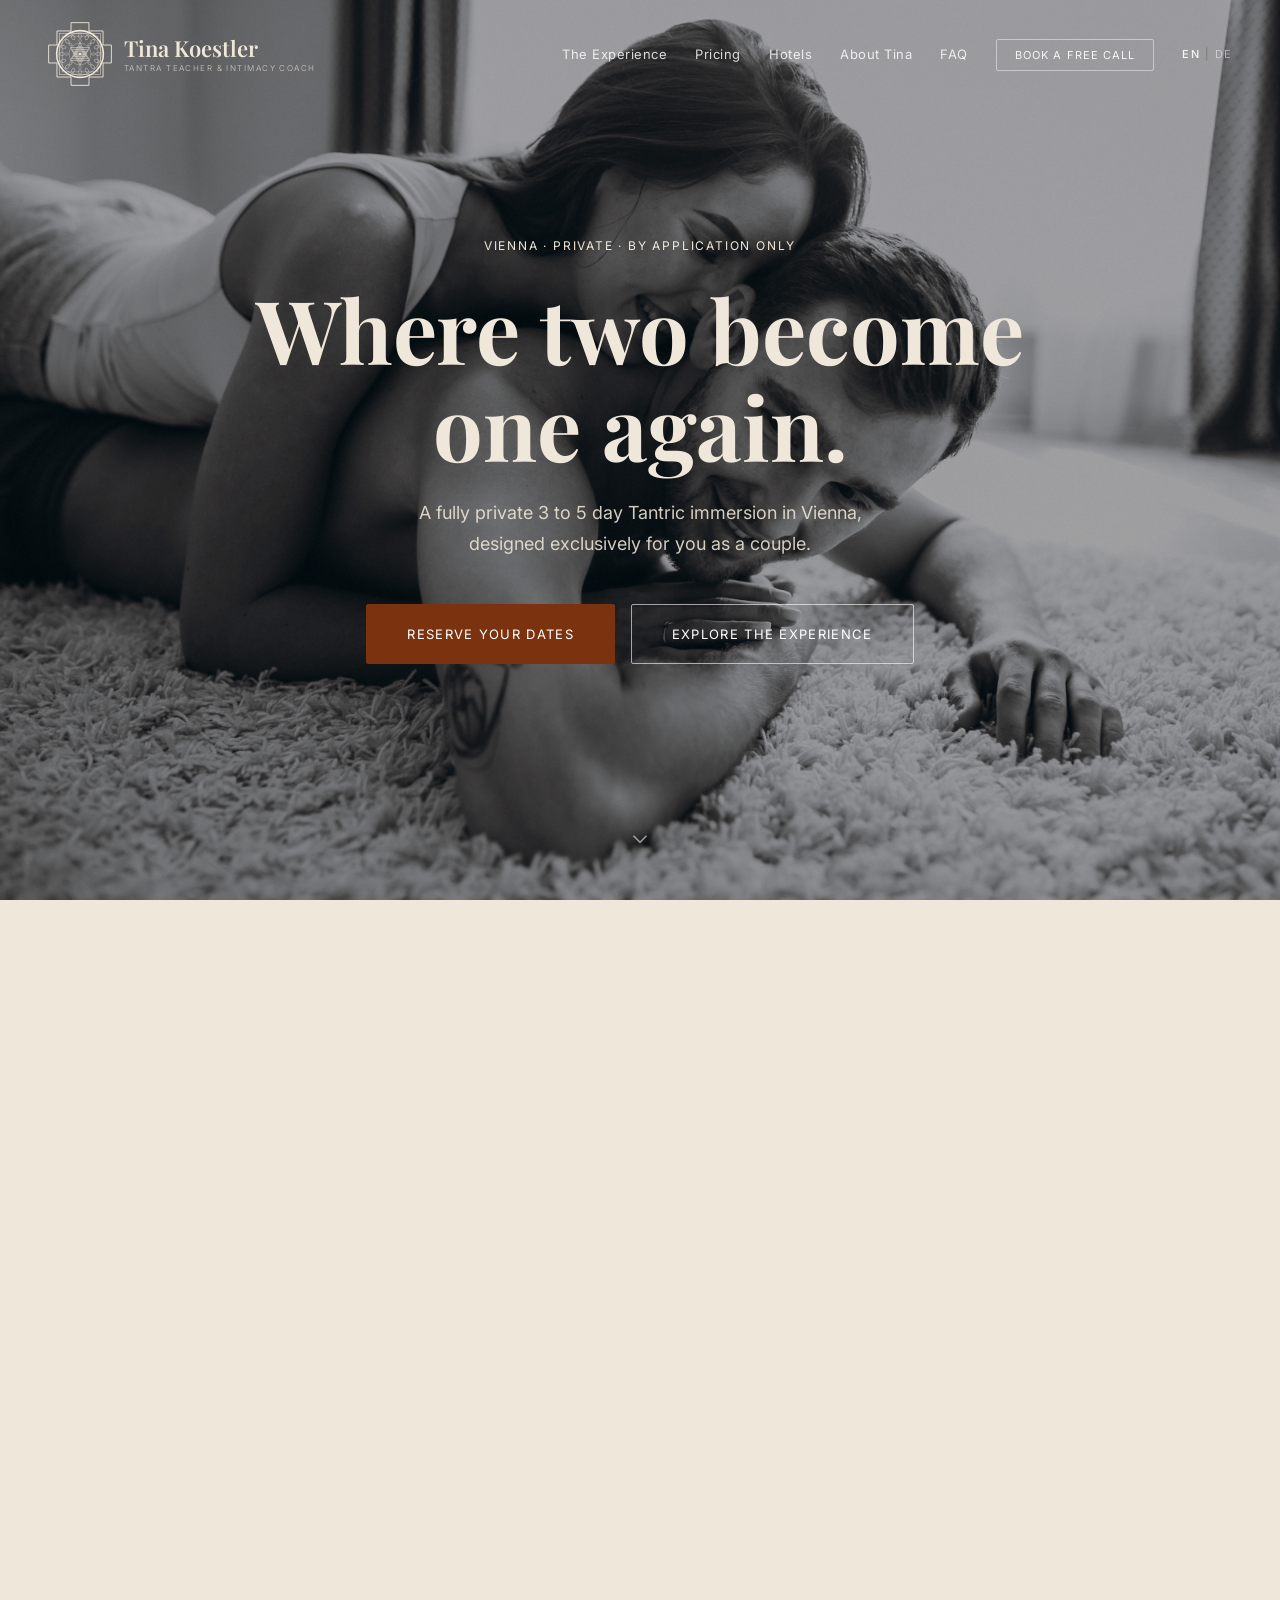
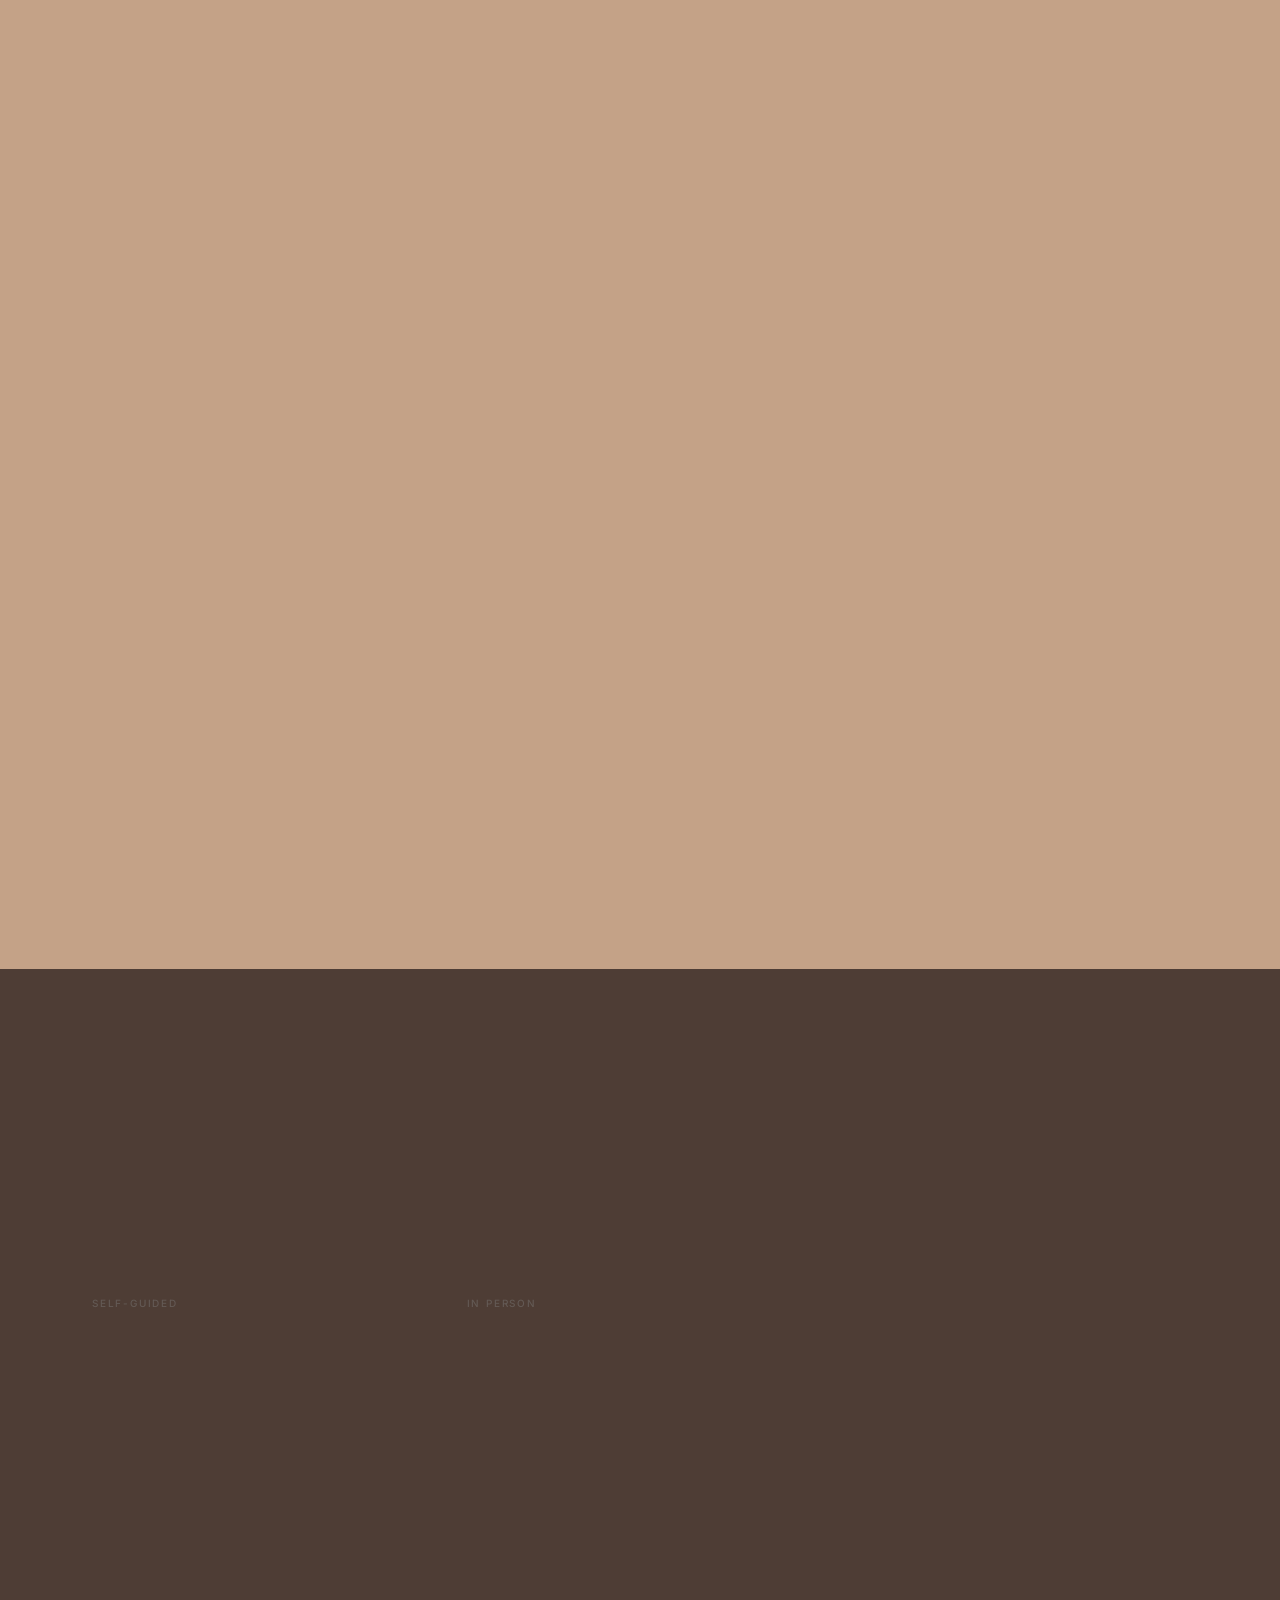
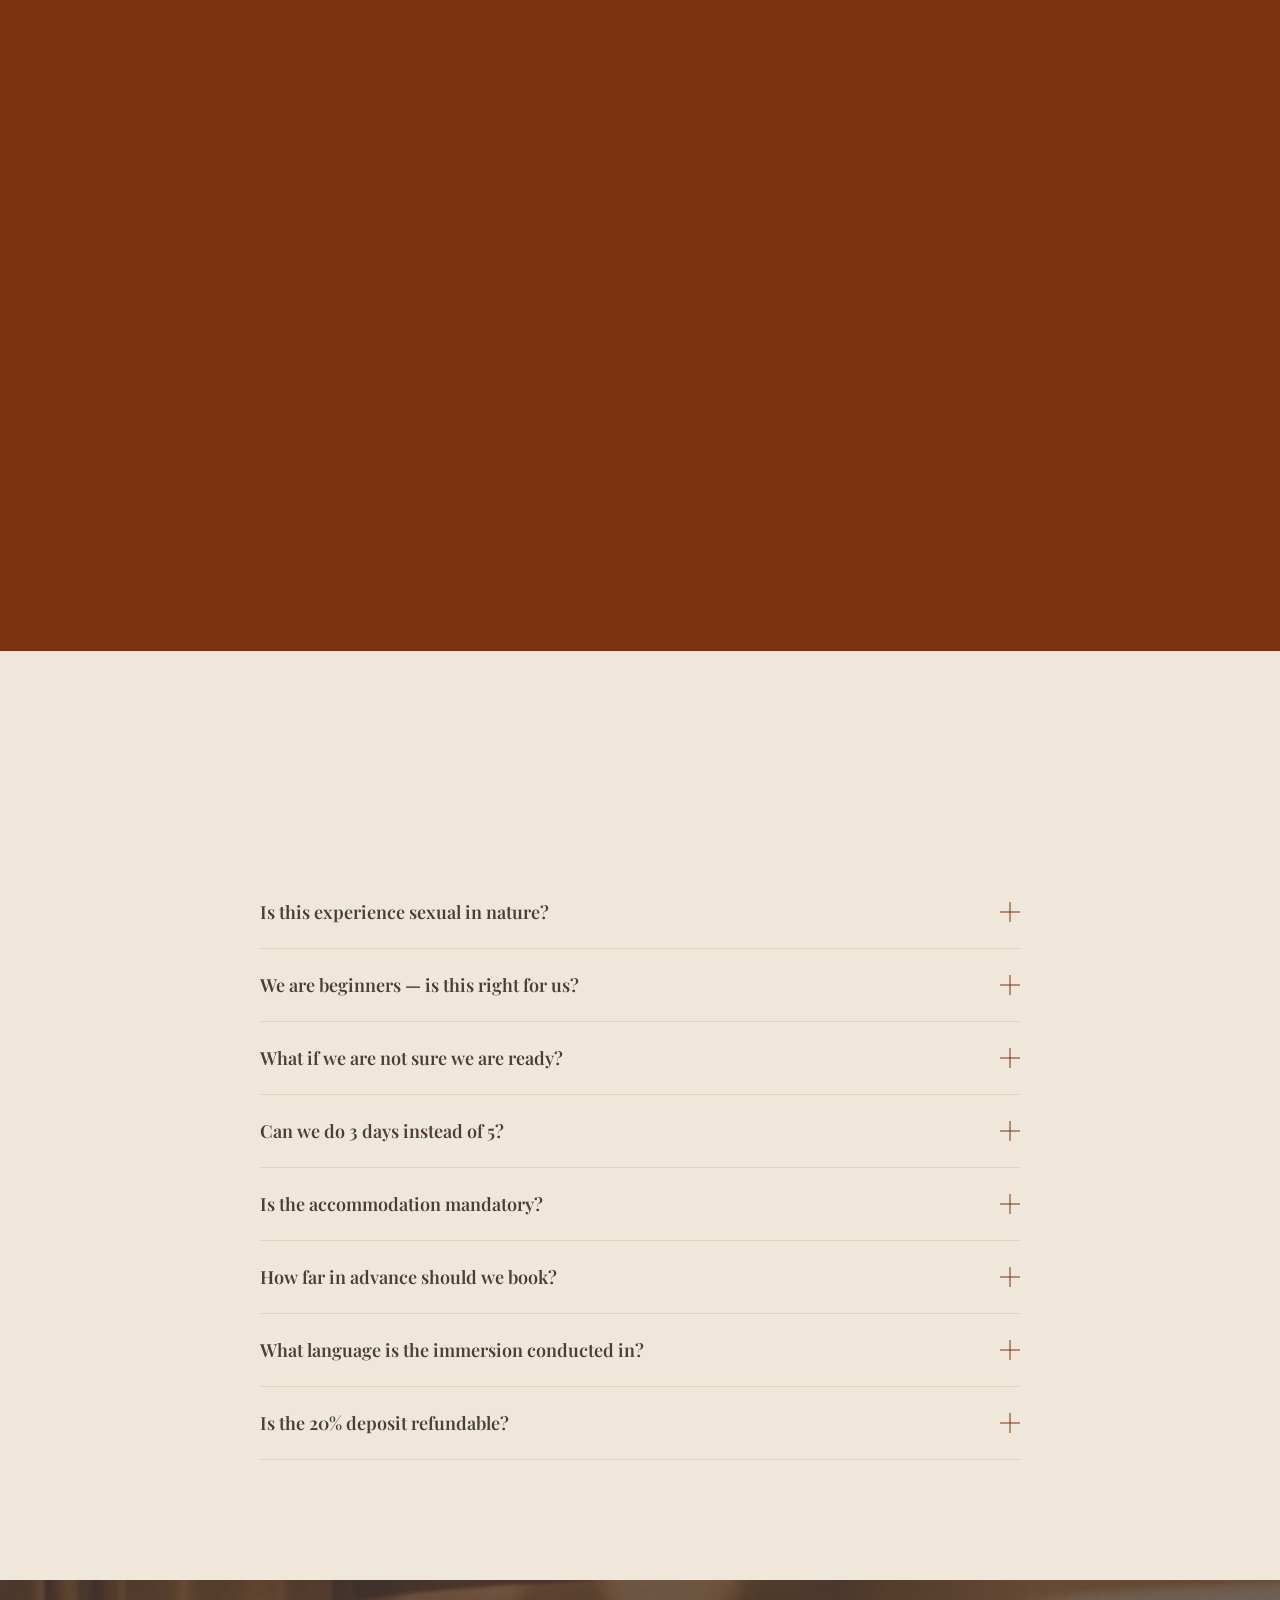
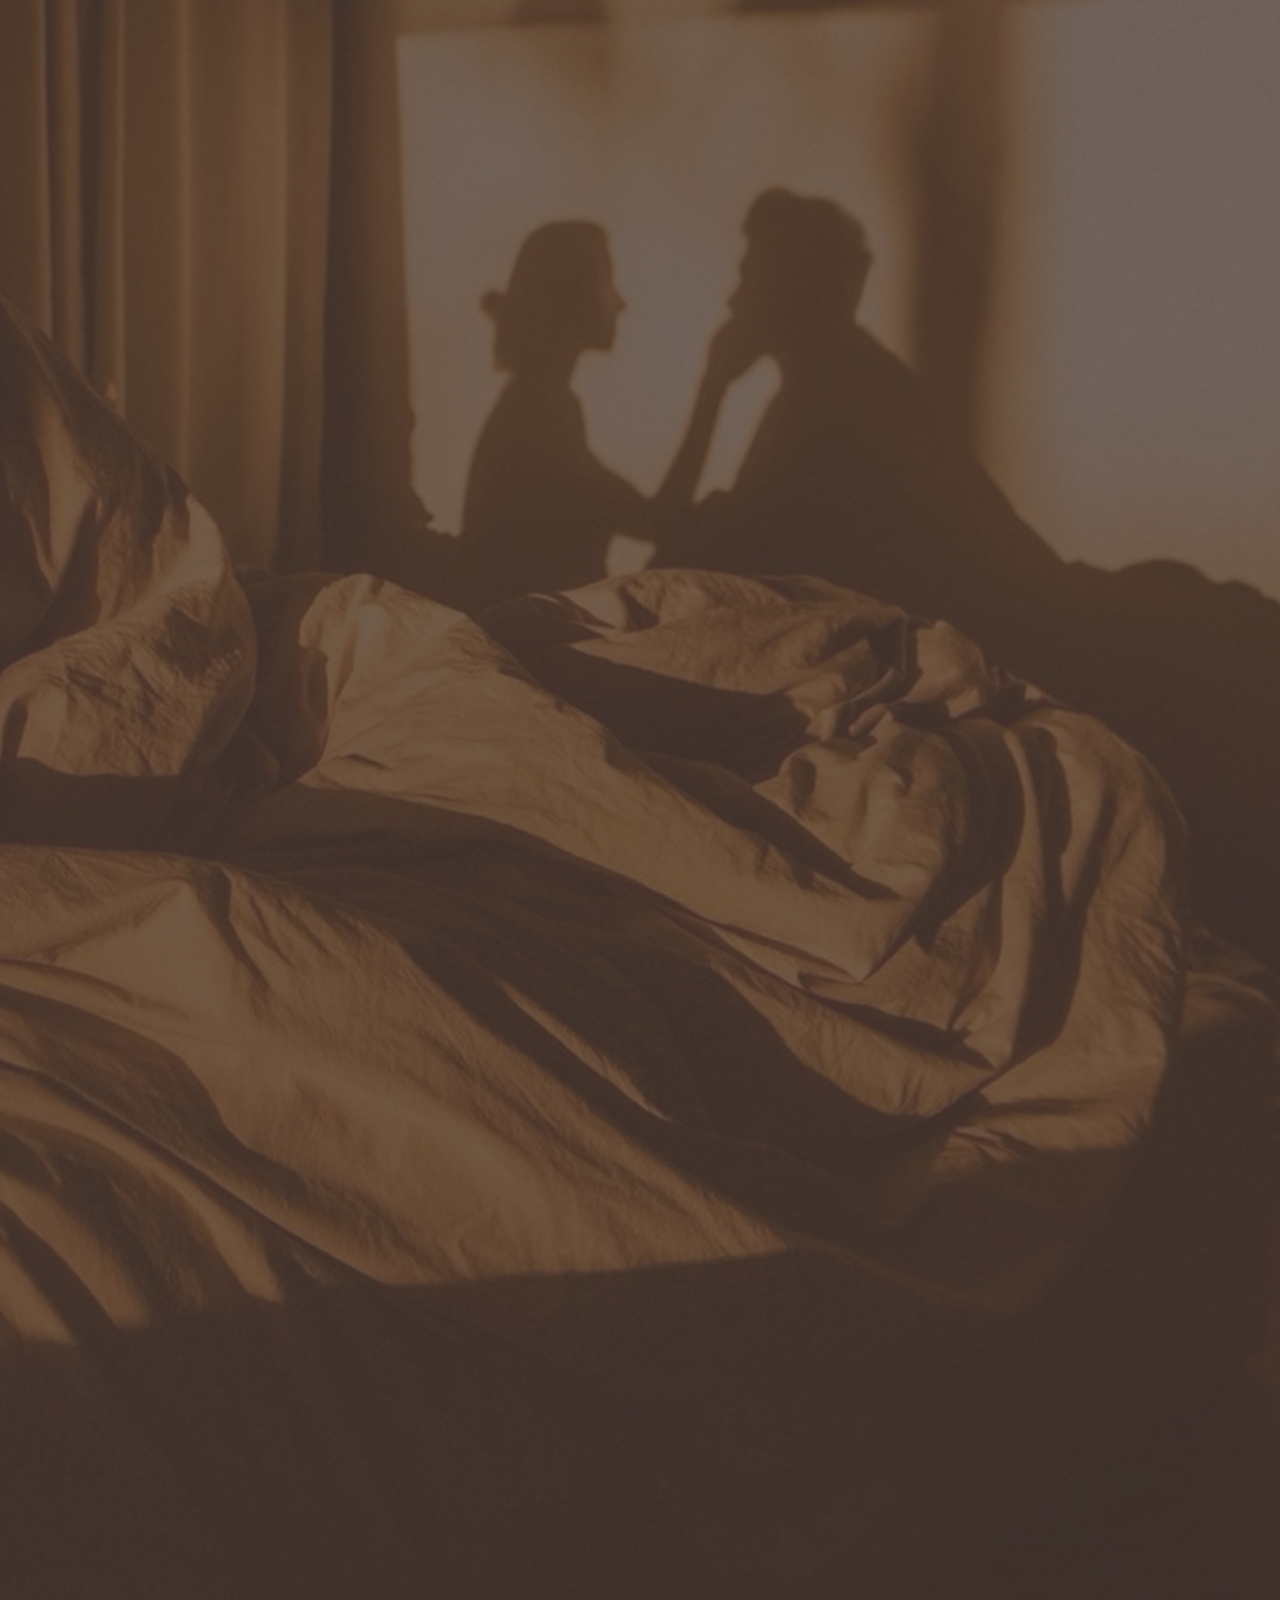
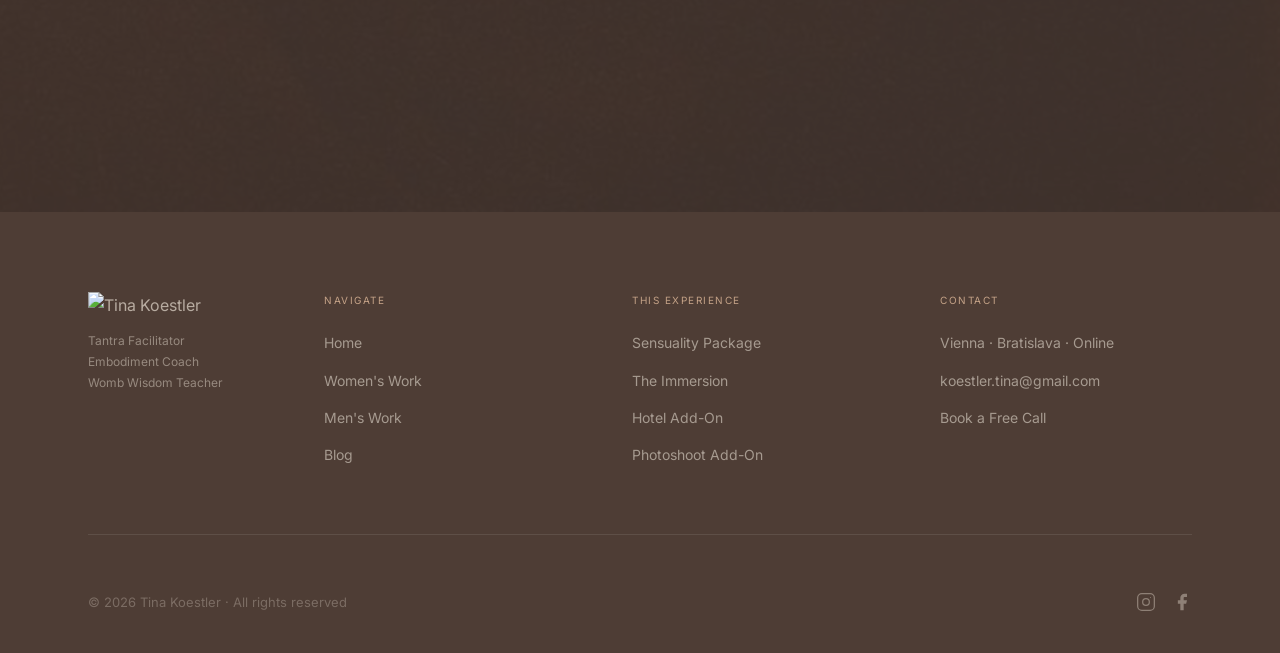
==== commit 25b00e47: "Distinguish self-guided pricing card visually from in-person cards - Sage-tinted background and sage" ====
--- a/index.html
+++ b/index.html
@@ -273,8 +273,11 @@
 
       <div class="pricing-cards">
 
+        <div class="pricing-group-label">Self-Guided</div>
+        <div class="pricing-group-label in-person">In Person</div>
+
         <!-- Tier 1 — The Sensory Ritual -->
-        <div class="pricing-card reveal">
+        <div class="pricing-card self-guided-card reveal">
           <span class="pricing-tag self-guided" data-ck="pricing.t1.tag">Self-Guided</span>
           <div class="pricing-name" data-ck="pricing.t1.name">Sensuality Package</div>
           <div class="pricing-price" data-ck="pricing.t1.price">€497</div>
--- a/styles.css
+++ b/styles.css
@@ -712,6 +712,26 @@
   box-shadow: 0 8px 48px rgba(123,50,14,0.1);
 }
 
+.pricing-card.self-guided-card {
+  background: #e8ede6;
+  border-color: var(--sage);
+}
+
+.pricing-group-label {
+  font-family: 'Inter', sans-serif;
+  font-size: 10px;
+  font-weight: 500;
+  letter-spacing: 0.18em;
+  text-transform: uppercase;
+  color: var(--brown-mid);
+  margin-bottom: 12px;
+  padding-left: 2px;
+}
+
+.pricing-group-label.in-person {
+  grid-column: 2 / 4;
+}
+
 .pricing-tag {
   display: inline-block;
   font-size: 10px;
@@ -723,7 +743,7 @@
   margin-bottom: 24px;
 }
 
-.pricing-tag.self-guided { background: rgba(140,153,134,0.15); color: var(--sage); }
+.pricing-tag.self-guided { background: var(--sage); color: #fff; }
 .pricing-tag.transformative { background: var(--terracotta); color: #fff; }
 
 .pricing-name {
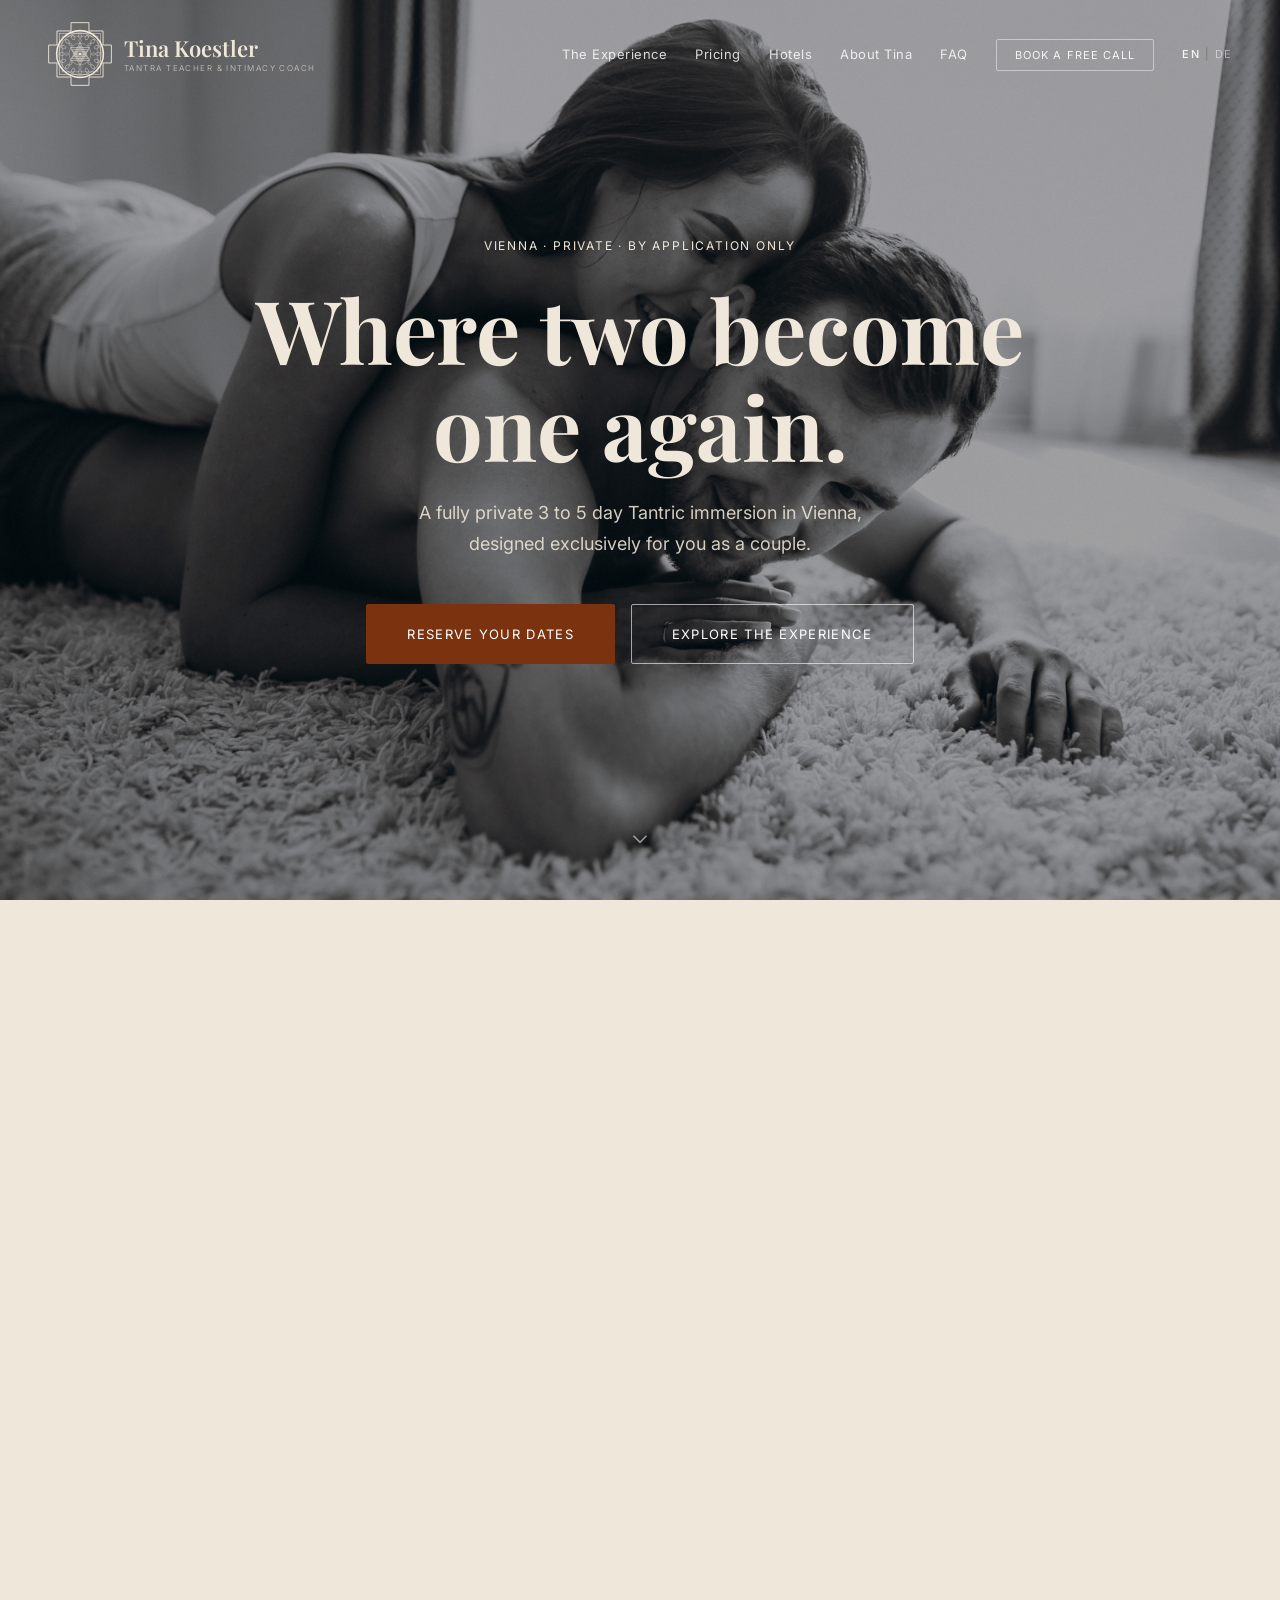
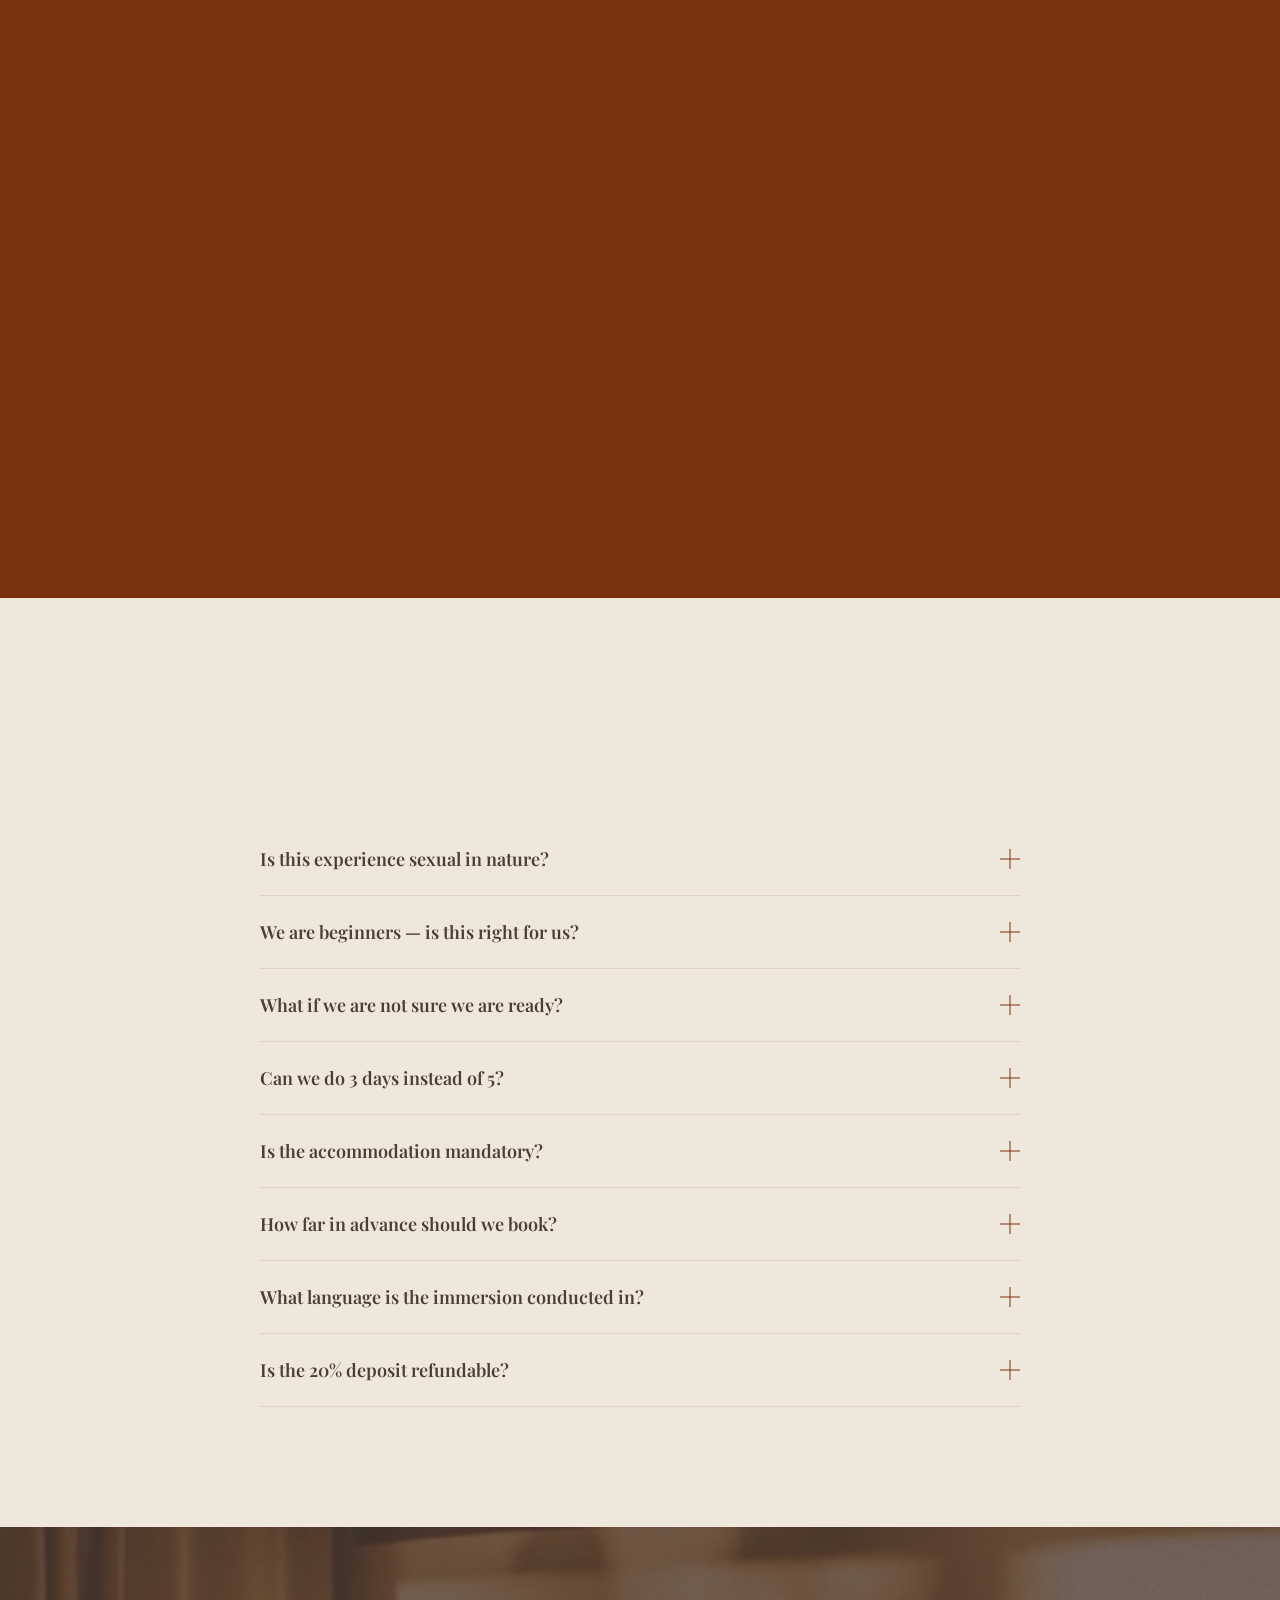
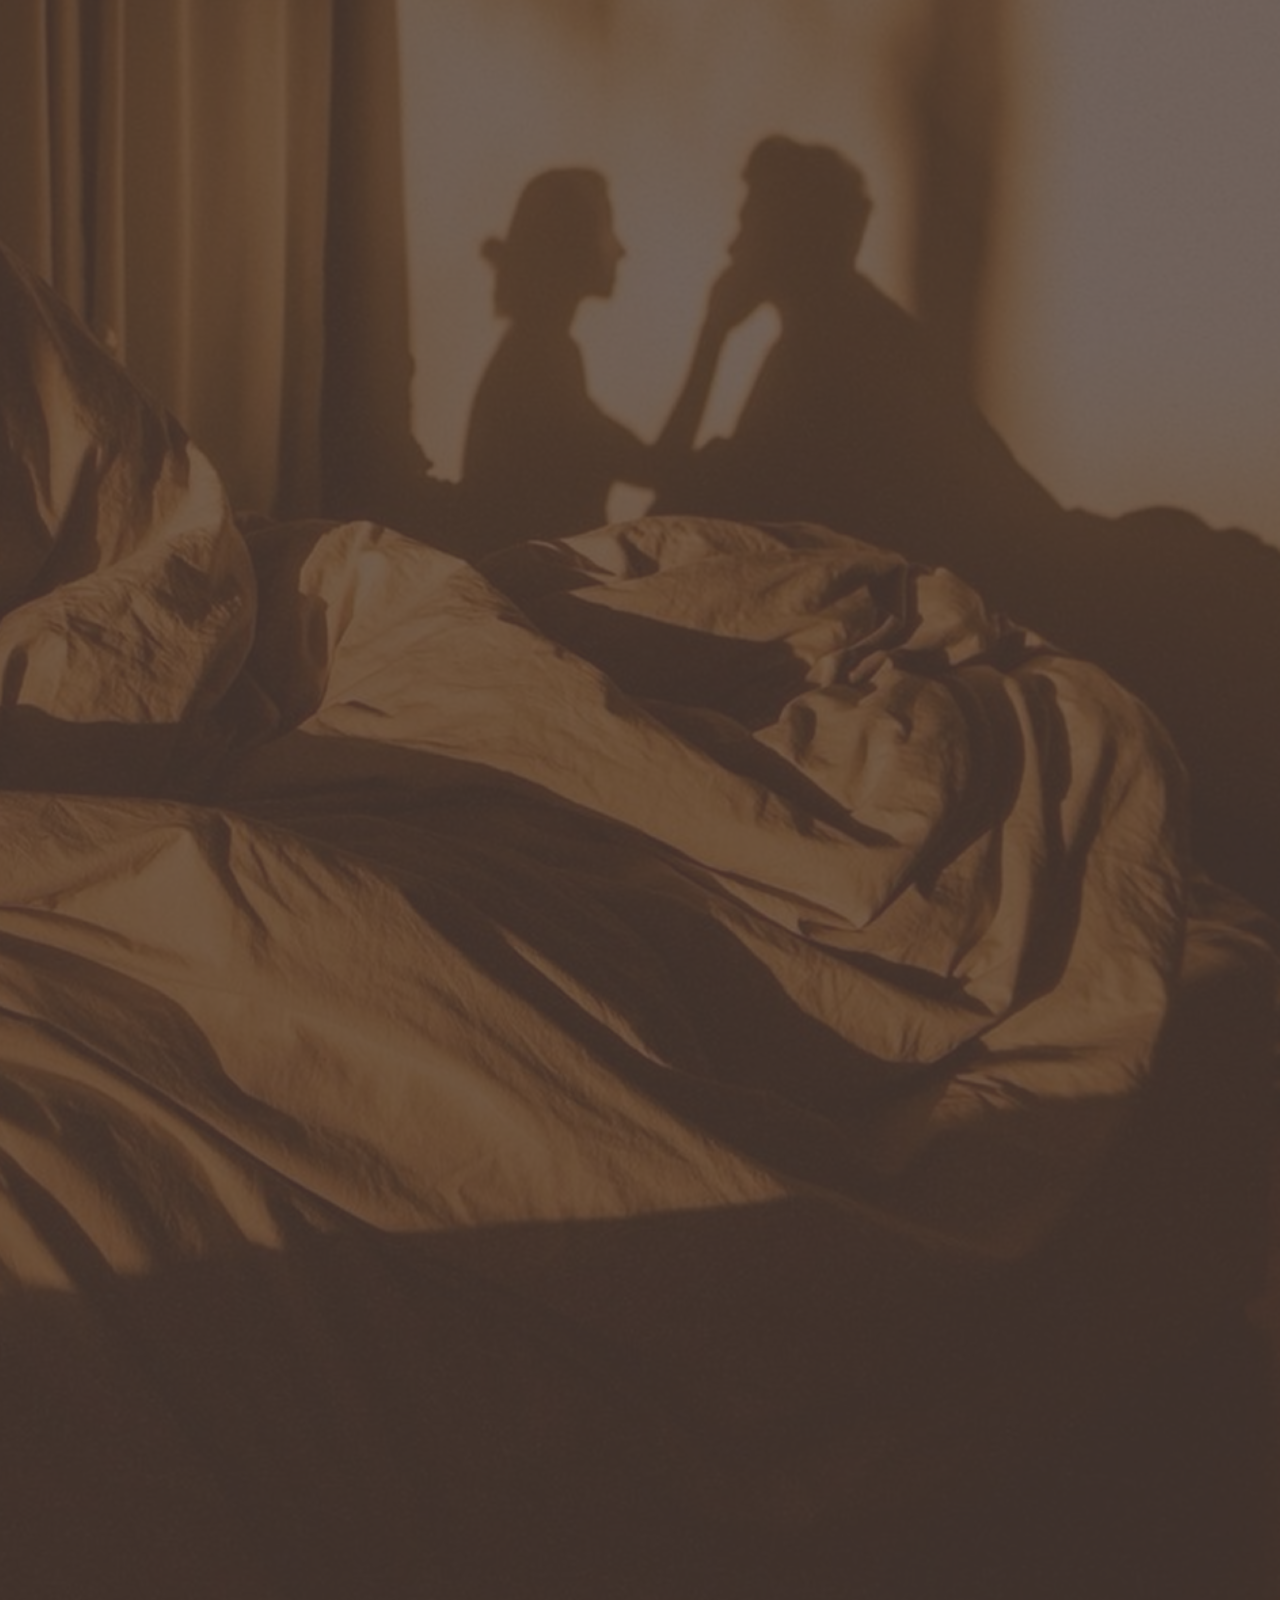
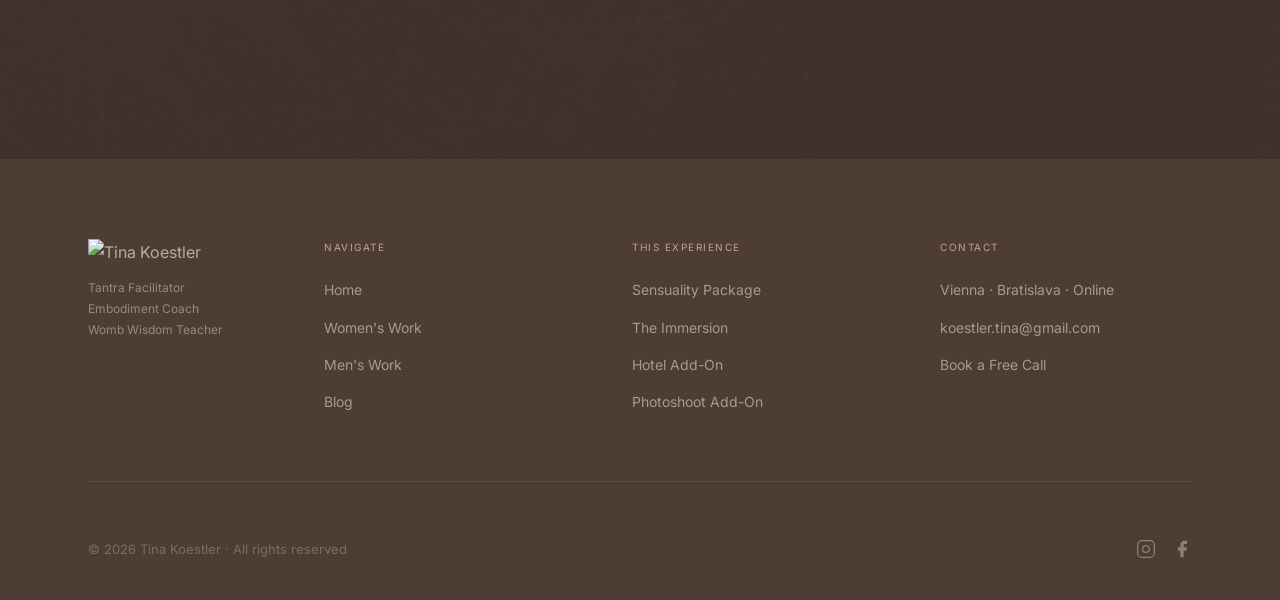
==== commit c4e69f27: "Revert "Distinguish self-guided pricing card visually from in-person cards" This reverts commit 25b0" ====
--- a/index.html
+++ b/index.html
@@ -273,11 +273,8 @@
 
       <div class="pricing-cards">
 
-        <div class="pricing-group-label">Self-Guided</div>
-        <div class="pricing-group-label in-person">In Person</div>
-
         <!-- Tier 1 — The Sensory Ritual -->
-        <div class="pricing-card self-guided-card reveal">
+        <div class="pricing-card reveal">
           <span class="pricing-tag self-guided" data-ck="pricing.t1.tag">Self-Guided</span>
           <div class="pricing-name" data-ck="pricing.t1.name">Sensuality Package</div>
           <div class="pricing-price" data-ck="pricing.t1.price">€497</div>
--- a/styles.css
+++ b/styles.css
@@ -712,26 +712,6 @@
   box-shadow: 0 8px 48px rgba(123,50,14,0.1);
 }
 
-.pricing-card.self-guided-card {
-  background: #e8ede6;
-  border-color: var(--sage);
-}
-
-.pricing-group-label {
-  font-family: 'Inter', sans-serif;
-  font-size: 10px;
-  font-weight: 500;
-  letter-spacing: 0.18em;
-  text-transform: uppercase;
-  color: var(--brown-mid);
-  margin-bottom: 12px;
-  padding-left: 2px;
-}
-
-.pricing-group-label.in-person {
-  grid-column: 2 / 4;
-}
-
 .pricing-tag {
   display: inline-block;
   font-size: 10px;
@@ -743,7 +723,7 @@
   margin-bottom: 24px;
 }
 
-.pricing-tag.self-guided { background: var(--sage); color: #fff; }
+.pricing-tag.self-guided { background: rgba(140,153,134,0.15); color: var(--sage); }
 .pricing-tag.transformative { background: var(--terracotta); color: #fff; }
 
 .pricing-name {
